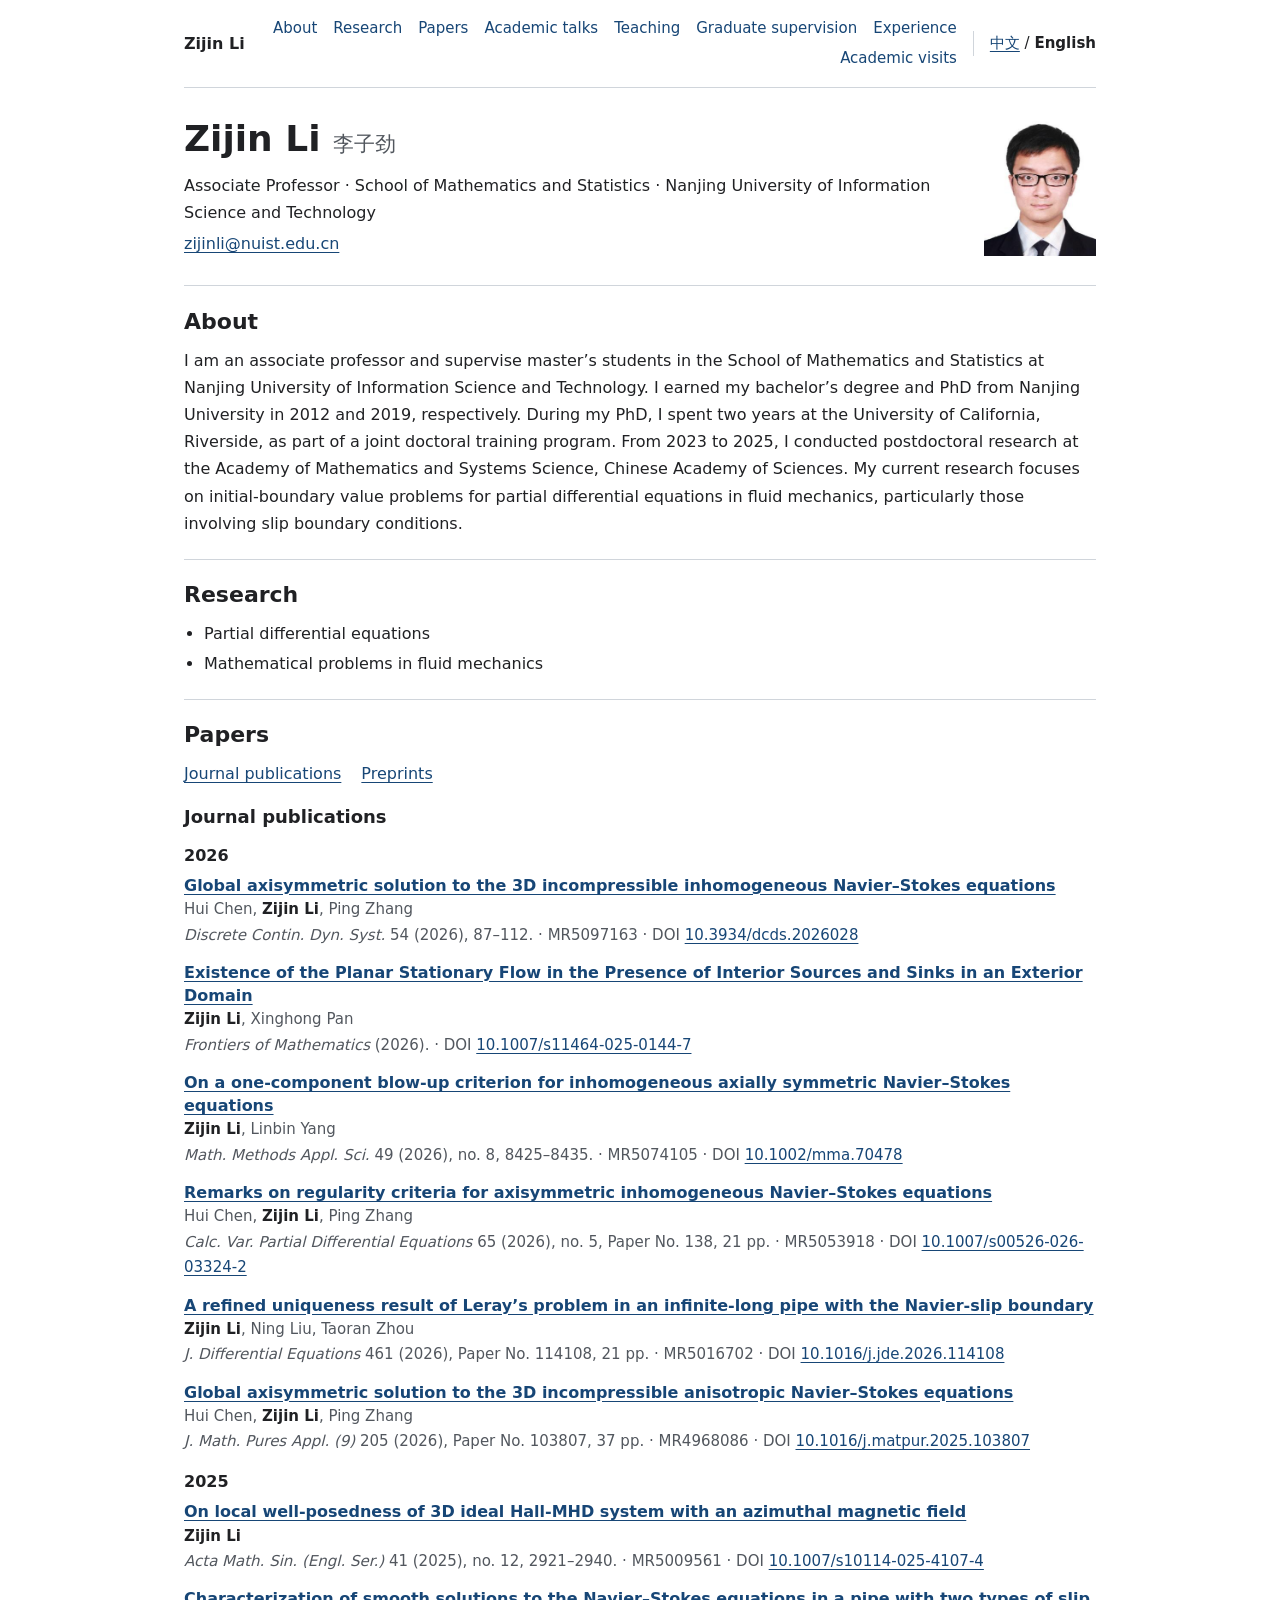
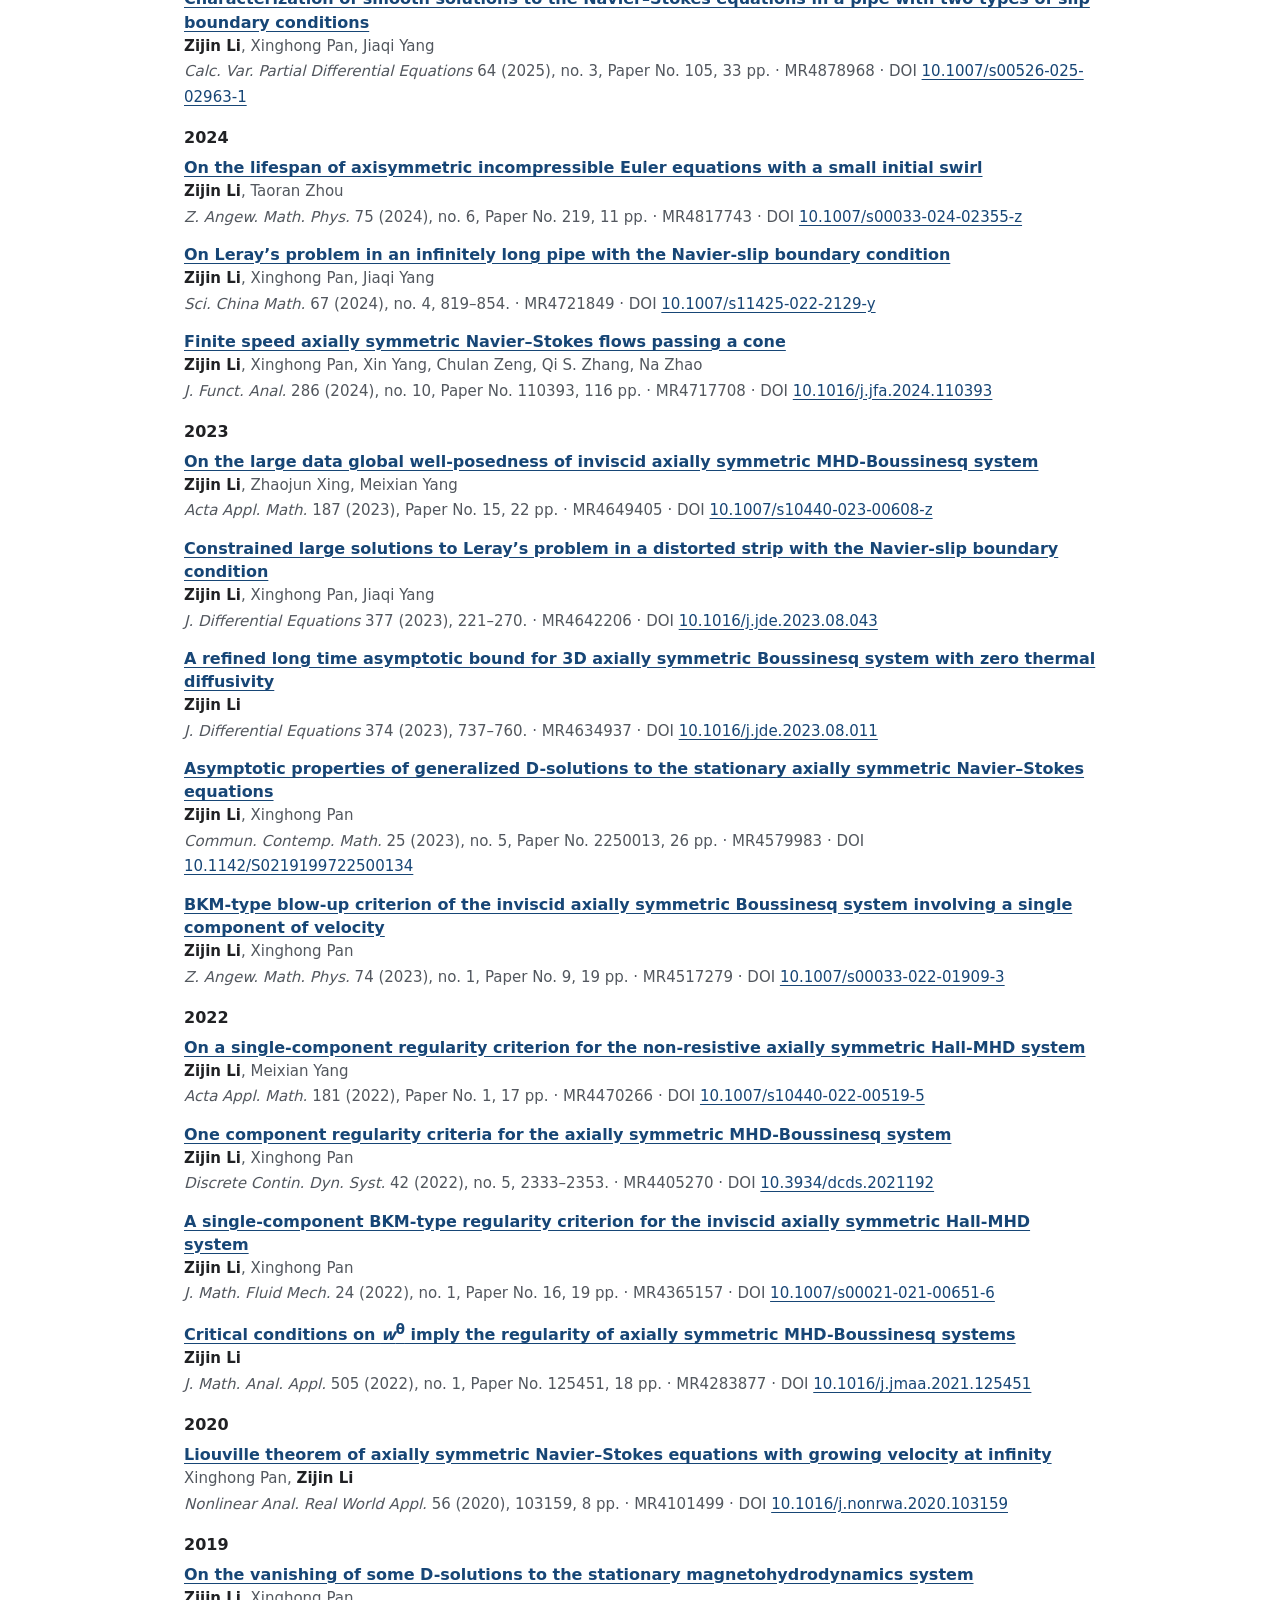
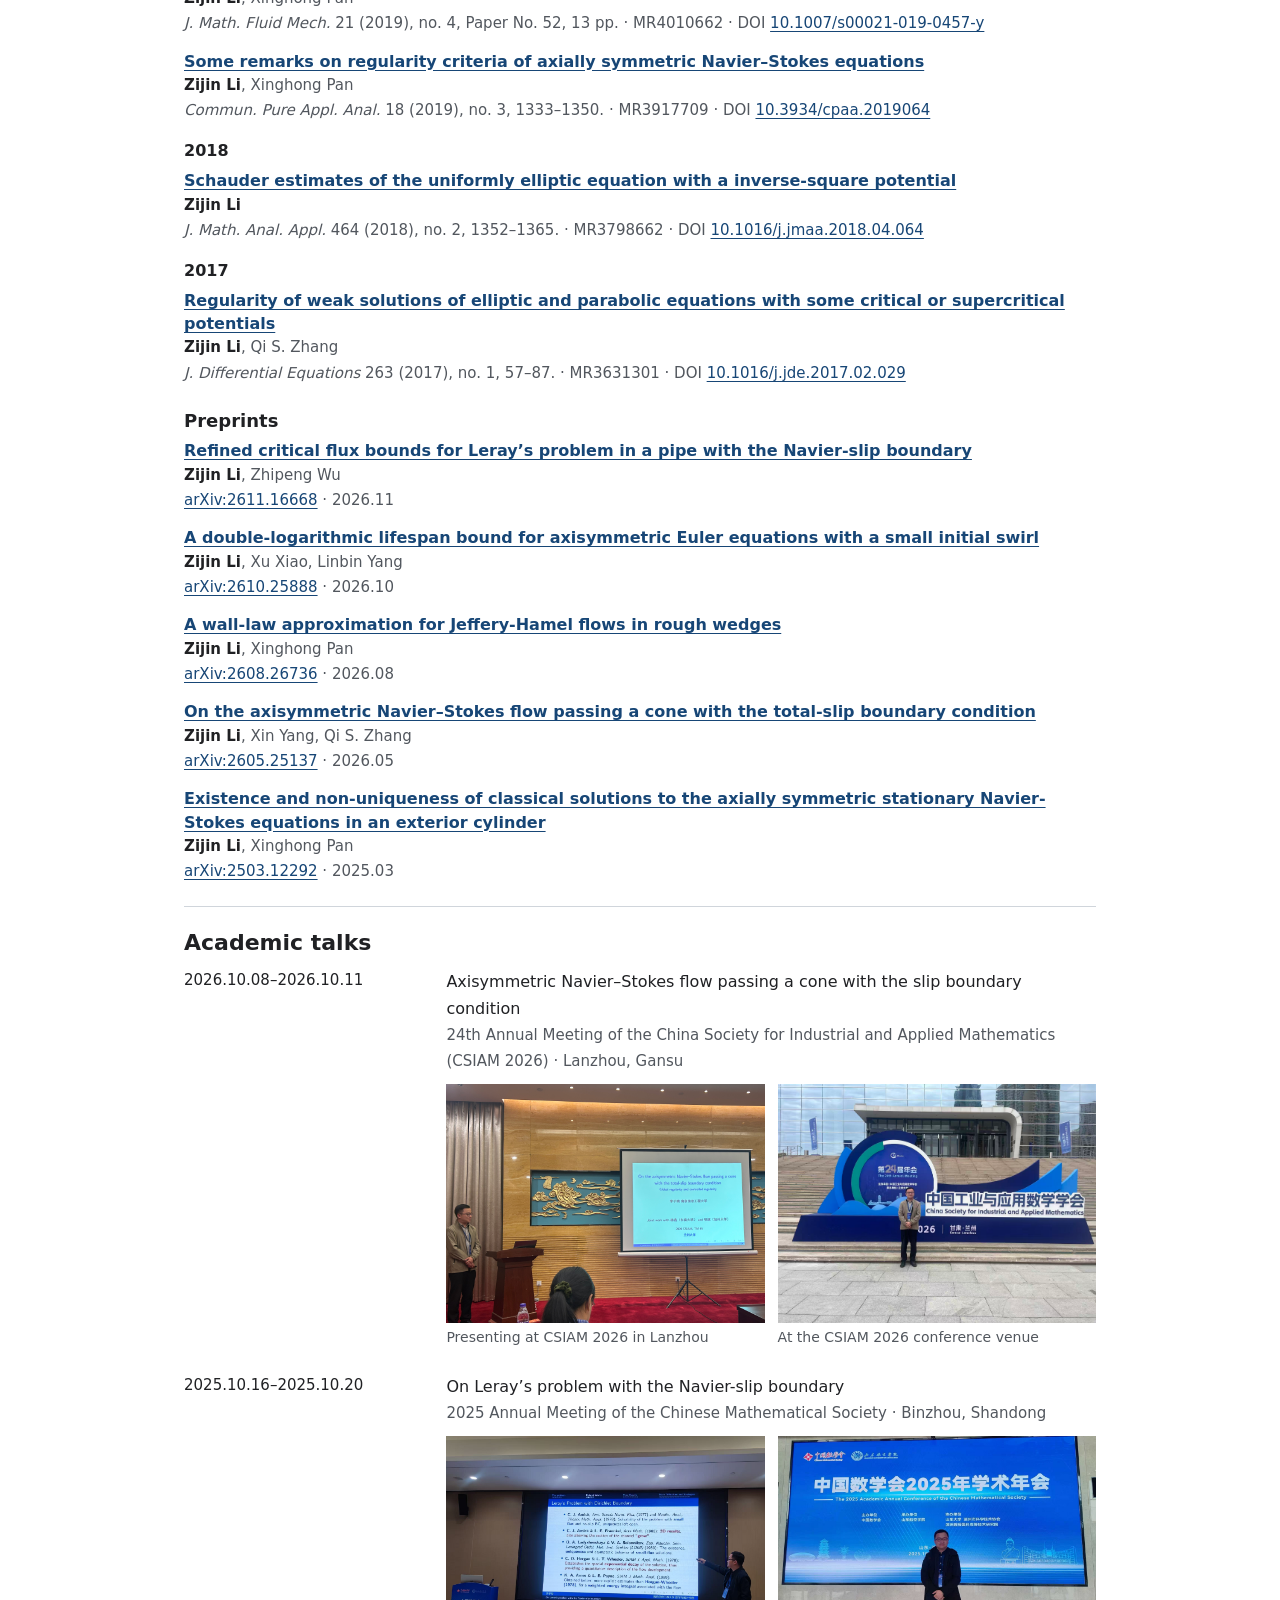
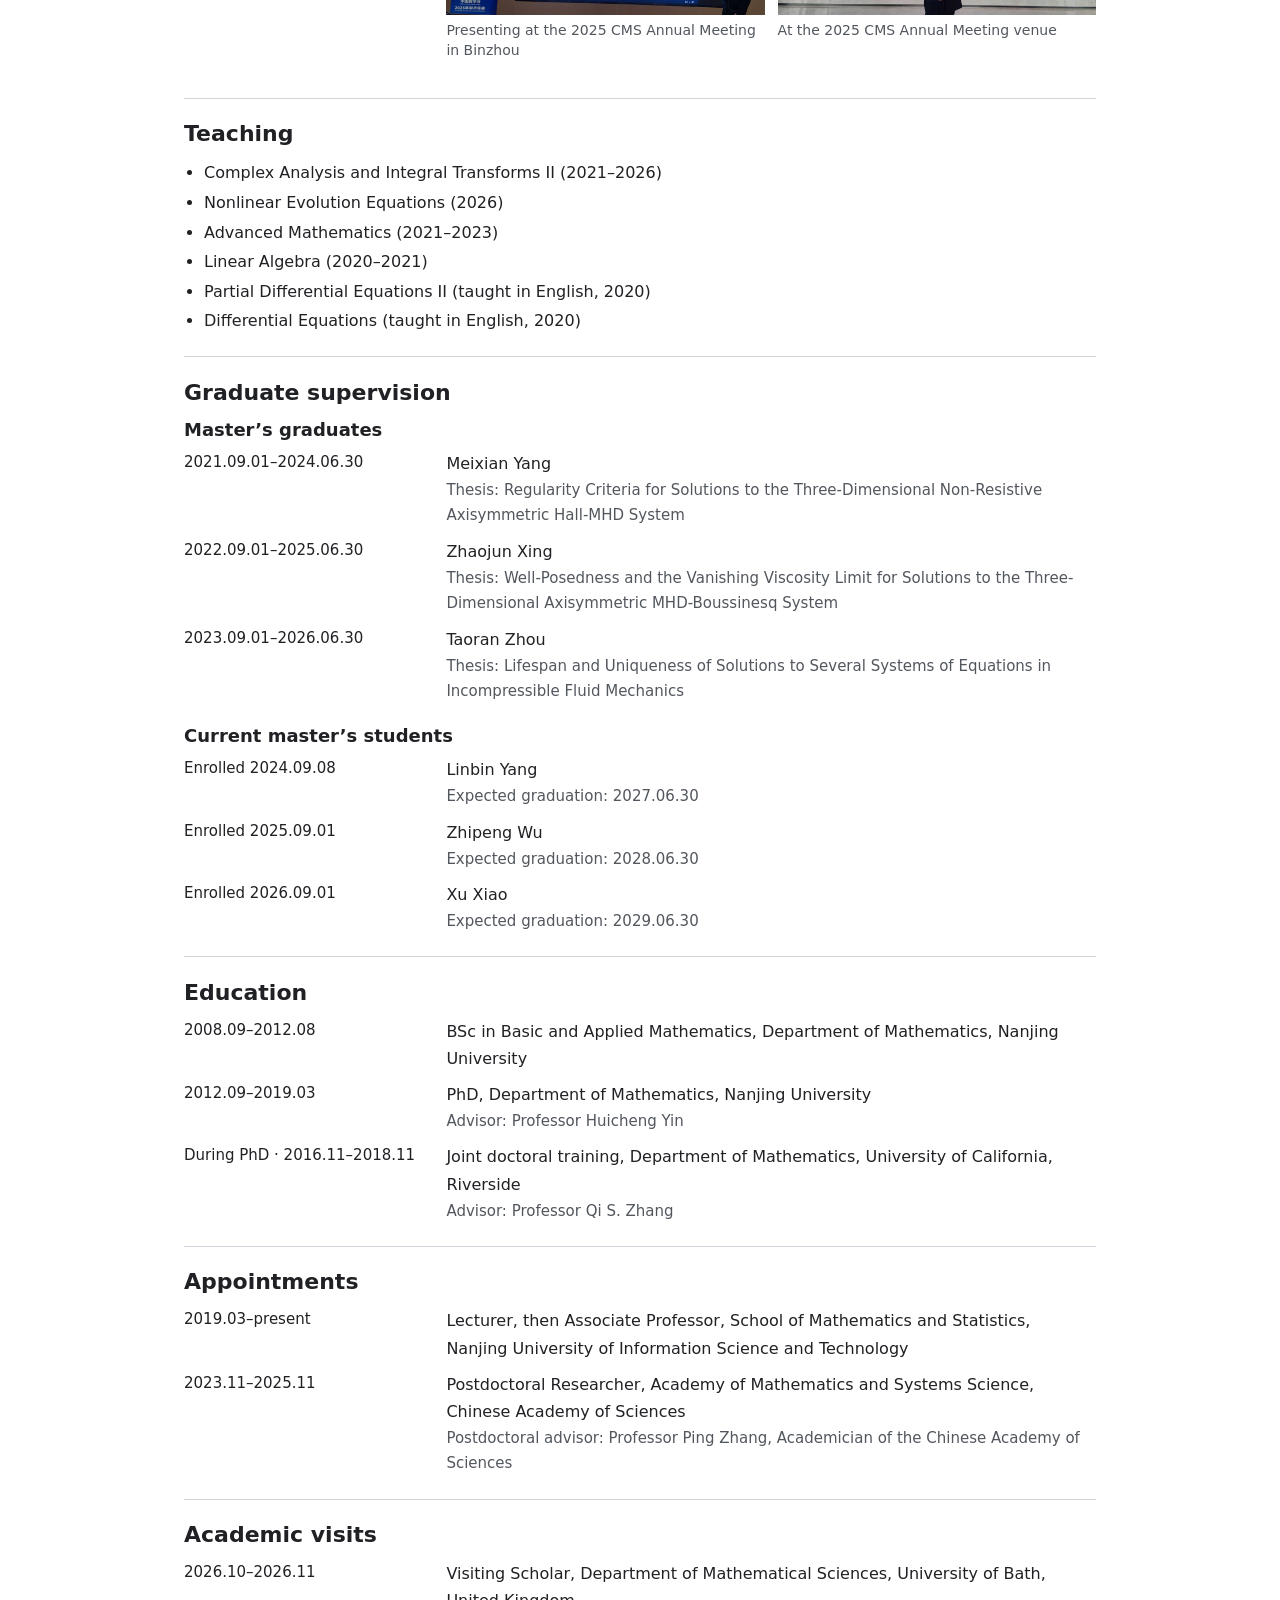
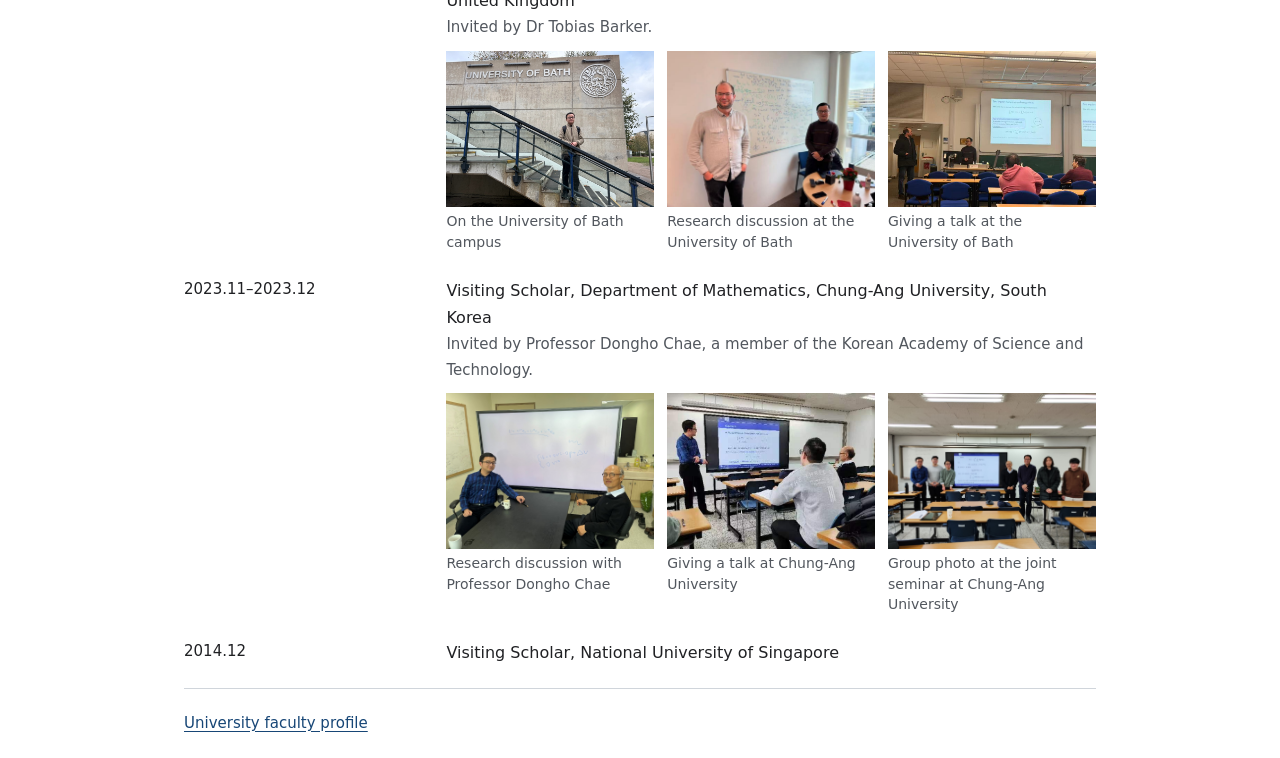
==== index.html @ f237a4dc "Add files via upload" ====
<!doctype html>
<html lang="en">
<head>
  <meta charset="utf-8">
  <meta name="viewport" content="width=device-width, initial-scale=1">
  <meta name="description" content="Associate Professor · School of Mathematics and Statistics · Nanjing University of Information Science and Technology">
  <title>Zijin Li | Academic Homepage</title>
  <link rel="stylesheet" href="styles.css">
</head>
<body>
  <a class="skip" href="#main">Skip to content</a>
  <header class="site-header wrap">
    <a class="site-name" href="index.html">Zijin Li</a>
    <nav class="main-nav" aria-label="Page navigation">
      <a href="#about">About</a>
      <a href="#research">Research</a>
      <a href="#publications">Papers</a>
      <a href="#talks">Academic talks</a>
      <a href="#teaching">Teaching</a>
      <a href="#supervision">Graduate supervision</a>
      <a href="#education">Experience</a>
      <a href="#visits">Academic visits</a>
    </nav>
    <nav class="languages" aria-label="Language"><a lang="zh-CN" hreflang="zh-CN" href="zh.html">中文</a><span aria-hidden="true"> / </span><span lang="en" aria-current="page">English</span></nav>
  </header>
  <main id="main" class="wrap">
    <div class="profile">
      <div>
        <h1>Zijin Li <span lang="zh-CN">李子劲</span></h1>
        <p>Associate Professor · School of Mathematics and Statistics · Nanjing University of Information Science and Technology</p>
        <p><a href="mailto:zijinli@nuist.edu.cn">zijinli@nuist.edu.cn</a></p>
      </div>
      <img src="profile.jpg" alt="Zijin Li" width="262" height="323">
    </div>
    <section id="about">
      <h2>About</h2>
      <p>I am an associate professor and supervise master’s students in the School of Mathematics and Statistics at Nanjing University of Information Science and Technology. I earned my bachelor’s degree and PhD from Nanjing University in 2012 and 2019, respectively. During my PhD, I spent two years at the University of California, Riverside, as part of a joint doctoral training program. From 2023 to 2025, I conducted postdoctoral research at the Academy of Mathematics and Systems Science, Chinese Academy of Sciences. My current research focuses on initial-boundary value problems for partial differential equations in fluid mechanics, particularly those involving slip boundary conditions.</p>
    </section>
    <section id="research">
      <h2>Research</h2>
      <ul class="text-list"><li>Partial differential equations</li><li>Mathematical problems in fluid mechanics</li></ul>
    </section>
    <section id="publications">
      <h2>Papers</h2>
      <p class="publication-links"><a href="#published">Journal publications</a><a href="#preprints">Preprints</a></p>
      <div id="published" class="publication-group">
        <h3>Journal publications</h3>
        <h4>2026</h4><ul class="papers" lang="en">
      <li class="paper">
        <p class="paper-title"><a href="https://doi.org/10.3934/dcds.2026028">Global axisymmetric solution to the 3D incompressible inhomogeneous Navier–Stokes equations</a></p>
        <p class="paper-authors">Hui Chen, <strong>Zijin Li</strong>, Ping Zhang</p>
        <p class="paper-citation"><cite>Discrete Contin. Dyn. Syst.</cite> 54 (2026), 87–112. · MR5097163 · DOI <a class="doi" href="https://doi.org/10.3934/dcds.2026028">10.3934/dcds.2026028</a></p>
      </li>
      <li class="paper">
        <p class="paper-title"><a href="https://doi.org/10.1007/s11464-025-0144-7">Existence of the Planar Stationary Flow in the Presence of Interior Sources and Sinks in an Exterior Domain</a></p>
        <p class="paper-authors"><strong>Zijin Li</strong>, Xinghong Pan</p>
        <p class="paper-citation"><cite>Frontiers of Mathematics</cite> (2026). · DOI <a class="doi" href="https://doi.org/10.1007/s11464-025-0144-7">10.1007/s11464-025-0144-7</a></p>
      </li>
      <li class="paper">
        <p class="paper-title"><a href="https://doi.org/10.1002/mma.70478">On a one-component blow-up criterion for inhomogeneous axially symmetric Navier–Stokes equations</a></p>
        <p class="paper-authors"><strong>Zijin Li</strong>, Linbin Yang</p>
        <p class="paper-citation"><cite>Math. Methods Appl. Sci.</cite> 49 (2026), no. 8, 8425–8435. · MR5074105 · DOI <a class="doi" href="https://doi.org/10.1002/mma.70478">10.1002/mma.70478</a></p>
      </li>
      <li class="paper">
        <p class="paper-title"><a href="https://doi.org/10.1007/s00526-026-03324-2">Remarks on regularity criteria for axisymmetric inhomogeneous Navier–Stokes equations</a></p>
        <p class="paper-authors">Hui Chen, <strong>Zijin Li</strong>, Ping Zhang</p>
        <p class="paper-citation"><cite>Calc. Var. Partial Differential Equations</cite> 65 (2026), no. 5, Paper No. 138, 21 pp. · MR5053918 · DOI <a class="doi" href="https://doi.org/10.1007/s00526-026-03324-2">10.1007/s00526-026-03324-2</a></p>
      </li>
      <li class="paper">
        <p class="paper-title"><a href="https://doi.org/10.1016/j.jde.2026.114108">A refined uniqueness result of Leray’s problem in an infinite-long pipe with the Navier-slip boundary</a></p>
        <p class="paper-authors"><strong>Zijin Li</strong>, Ning Liu, Taoran Zhou</p>
        <p class="paper-citation"><cite>J. Differential Equations</cite> 461 (2026), Paper No. 114108, 21 pp. · MR5016702 · DOI <a class="doi" href="https://doi.org/10.1016/j.jde.2026.114108">10.1016/j.jde.2026.114108</a></p>
      </li>
      <li class="paper">
        <p class="paper-title"><a href="https://doi.org/10.1016/j.matpur.2025.103807">Global axisymmetric solution to the 3D incompressible anisotropic Navier–Stokes equations</a></p>
        <p class="paper-authors">Hui Chen, <strong>Zijin Li</strong>, Ping Zhang</p>
        <p class="paper-citation"><cite>J. Math. Pures Appl. (9)</cite> 205 (2026), Paper No. 103807, 37 pp. · MR4968086 · DOI <a class="doi" href="https://doi.org/10.1016/j.matpur.2025.103807">10.1016/j.matpur.2025.103807</a></p>
      </li>
  </ul>
        <h4>2025</h4><ul class="papers" lang="en">
      <li class="paper">
        <p class="paper-title"><a href="https://doi.org/10.1007/s10114-025-4107-4">On local well-posedness of 3D ideal Hall-MHD system with an azimuthal magnetic field</a></p>
        <p class="paper-authors"><strong>Zijin Li</strong></p>
        <p class="paper-citation"><cite>Acta Math. Sin. (Engl. Ser.)</cite> 41 (2025), no. 12, 2921–2940. · MR5009561 · DOI <a class="doi" href="https://doi.org/10.1007/s10114-025-4107-4">10.1007/s10114-025-4107-4</a></p>
      </li>
      <li class="paper">
        <p class="paper-title"><a href="https://doi.org/10.1007/s00526-025-02963-1">Characterization of smooth solutions to the Navier–Stokes equations in a pipe with two types of slip boundary conditions</a></p>
        <p class="paper-authors"><strong>Zijin Li</strong>, Xinghong Pan, Jiaqi Yang</p>
        <p class="paper-citation"><cite>Calc. Var. Partial Differential Equations</cite> 64 (2025), no. 3, Paper No. 105, 33 pp. · MR4878968 · DOI <a class="doi" href="https://doi.org/10.1007/s00526-025-02963-1">10.1007/s00526-025-02963-1</a></p>
      </li>
  </ul>
        <h4>2024</h4><ul class="papers" lang="en">
      <li class="paper">
        <p class="paper-title"><a href="https://doi.org/10.1007/s00033-024-02355-z">On the lifespan of axisymmetric incompressible Euler equations with a small initial swirl</a></p>
        <p class="paper-authors"><strong>Zijin Li</strong>, Taoran Zhou</p>
        <p class="paper-citation"><cite>Z. Angew. Math. Phys.</cite> 75 (2024), no. 6, Paper No. 219, 11 pp. · MR4817743 · DOI <a class="doi" href="https://doi.org/10.1007/s00033-024-02355-z">10.1007/s00033-024-02355-z</a></p>
      </li>
      <li class="paper">
        <p class="paper-title"><a href="https://doi.org/10.1007/s11425-022-2129-y">On Leray’s problem in an infinitely long pipe with the Navier-slip boundary condition</a></p>
        <p class="paper-authors"><strong>Zijin Li</strong>, Xinghong Pan, Jiaqi Yang</p>
        <p class="paper-citation"><cite>Sci. China Math.</cite> 67 (2024), no. 4, 819–854. · MR4721849 · DOI <a class="doi" href="https://doi.org/10.1007/s11425-022-2129-y">10.1007/s11425-022-2129-y</a></p>
      </li>
      <li class="paper">
        <p class="paper-title"><a href="https://doi.org/10.1016/j.jfa.2024.110393">Finite speed axially symmetric Navier–Stokes flows passing a cone</a></p>
        <p class="paper-authors"><strong>Zijin Li</strong>, Xinghong Pan, Xin Yang, Chulan Zeng, Qi S. Zhang, Na Zhao</p>
        <p class="paper-citation"><cite>J. Funct. Anal.</cite> 286 (2024), no. 10, Paper No. 110393, 116 pp. · MR4717708 · DOI <a class="doi" href="https://doi.org/10.1016/j.jfa.2024.110393">10.1016/j.jfa.2024.110393</a></p>
      </li>
  </ul>
        <h4>2023</h4><ul class="papers" lang="en">
      <li class="paper">
        <p class="paper-title"><a href="https://doi.org/10.1007/s10440-023-00608-z">On the large data global well-posedness of inviscid axially symmetric MHD-Boussinesq system</a></p>
        <p class="paper-authors"><strong>Zijin Li</strong>, Zhaojun Xing, Meixian Yang</p>
        <p class="paper-citation"><cite>Acta Appl. Math.</cite> 187 (2023), Paper No. 15, 22 pp. · MR4649405 · DOI <a class="doi" href="https://doi.org/10.1007/s10440-023-00608-z">10.1007/s10440-023-00608-z</a></p>
      </li>
      <li class="paper">
        <p class="paper-title"><a href="https://doi.org/10.1016/j.jde.2023.08.043">Constrained large solutions to Leray’s problem in a distorted strip with the Navier-slip boundary condition</a></p>
        <p class="paper-authors"><strong>Zijin Li</strong>, Xinghong Pan, Jiaqi Yang</p>
        <p class="paper-citation"><cite>J. Differential Equations</cite> 377 (2023), 221–270. · MR4642206 · DOI <a class="doi" href="https://doi.org/10.1016/j.jde.2023.08.043">10.1016/j.jde.2023.08.043</a></p>
      </li>
      <li class="paper">
        <p class="paper-title"><a href="https://doi.org/10.1016/j.jde.2023.08.011">A refined long time asymptotic bound for 3D axially symmetric Boussinesq system with zero thermal diffusivity</a></p>
        <p class="paper-authors"><strong>Zijin Li</strong></p>
        <p class="paper-citation"><cite>J. Differential Equations</cite> 374 (2023), 737–760. · MR4634937 · DOI <a class="doi" href="https://doi.org/10.1016/j.jde.2023.08.011">10.1016/j.jde.2023.08.011</a></p>
      </li>
      <li class="paper">
        <p class="paper-title"><a href="https://doi.org/10.1142/S0219199722500134">Asymptotic properties of generalized D-solutions to the stationary axially symmetric Navier–Stokes equations</a></p>
        <p class="paper-authors"><strong>Zijin Li</strong>, Xinghong Pan</p>
        <p class="paper-citation"><cite>Commun. Contemp. Math.</cite> 25 (2023), no. 5, Paper No. 2250013, 26 pp. · MR4579983 · DOI <a class="doi" href="https://doi.org/10.1142/S0219199722500134">10.1142/S0219199722500134</a></p>
      </li>
      <li class="paper">
        <p class="paper-title"><a href="https://doi.org/10.1007/s00033-022-01909-3">BKM-type blow-up criterion of the inviscid axially symmetric Boussinesq system involving a single component of velocity</a></p>
        <p class="paper-authors"><strong>Zijin Li</strong>, Xinghong Pan</p>
        <p class="paper-citation"><cite>Z. Angew. Math. Phys.</cite> 74 (2023), no. 1, Paper No. 9, 19 pp. · MR4517279 · DOI <a class="doi" href="https://doi.org/10.1007/s00033-022-01909-3">10.1007/s00033-022-01909-3</a></p>
      </li>
  </ul>
        <h4>2022</h4><ul class="papers" lang="en">
      <li class="paper">
        <p class="paper-title"><a href="https://doi.org/10.1007/s10440-022-00519-5">On a single-component regularity criterion for the non-resistive axially symmetric Hall-MHD system</a></p>
        <p class="paper-authors"><strong>Zijin Li</strong>, Meixian Yang</p>
        <p class="paper-citation"><cite>Acta Appl. Math.</cite> 181 (2022), Paper No. 1, 17 pp. · MR4470266 · DOI <a class="doi" href="https://doi.org/10.1007/s10440-022-00519-5">10.1007/s10440-022-00519-5</a></p>
      </li>
      <li class="paper">
        <p class="paper-title"><a href="https://doi.org/10.3934/dcds.2021192">One component regularity criteria for the axially symmetric MHD-Boussinesq system</a></p>
        <p class="paper-authors"><strong>Zijin Li</strong>, Xinghong Pan</p>
        <p class="paper-citation"><cite>Discrete Contin. Dyn. Syst.</cite> 42 (2022), no. 5, 2333–2353. · MR4405270 · DOI <a class="doi" href="https://doi.org/10.3934/dcds.2021192">10.3934/dcds.2021192</a></p>
      </li>
      <li class="paper">
        <p class="paper-title"><a href="https://doi.org/10.1007/s00021-021-00651-6">A single-component BKM-type regularity criterion for the inviscid axially symmetric Hall-MHD system</a></p>
        <p class="paper-authors"><strong>Zijin Li</strong>, Xinghong Pan</p>
        <p class="paper-citation"><cite>J. Math. Fluid Mech.</cite> 24 (2022), no. 1, Paper No. 16, 19 pp. · MR4365157 · DOI <a class="doi" href="https://doi.org/10.1007/s00021-021-00651-6">10.1007/s00021-021-00651-6</a></p>
      </li>
      <li class="paper">
        <p class="paper-title"><a href="https://doi.org/10.1016/j.jmaa.2021.125451">Critical conditions on <i>w</i><sup>θ</sup> imply the regularity of axially symmetric MHD-Boussinesq systems</a></p>
        <p class="paper-authors"><strong>Zijin Li</strong></p>
        <p class="paper-citation"><cite>J. Math. Anal. Appl.</cite> 505 (2022), no. 1, Paper No. 125451, 18 pp. · MR4283877 · DOI <a class="doi" href="https://doi.org/10.1016/j.jmaa.2021.125451">10.1016/j.jmaa.2021.125451</a></p>
      </li>
  </ul>
        <h4>2020</h4><ul class="papers" lang="en">
      <li class="paper">
        <p class="paper-title"><a href="https://doi.org/10.1016/j.nonrwa.2020.103159">Liouville theorem of axially symmetric Navier–Stokes equations with growing velocity at infinity</a></p>
        <p class="paper-authors">Xinghong Pan, <strong>Zijin Li</strong></p>
        <p class="paper-citation"><cite>Nonlinear Anal. Real World Appl.</cite> 56 (2020), 103159, 8 pp. · MR4101499 · DOI <a class="doi" href="https://doi.org/10.1016/j.nonrwa.2020.103159">10.1016/j.nonrwa.2020.103159</a></p>
      </li>
  </ul>
        <h4>2019</h4><ul class="papers" lang="en">
      <li class="paper">
        <p class="paper-title"><a href="https://doi.org/10.1007/s00021-019-0457-y">On the vanishing of some D-solutions to the stationary magnetohydrodynamics system</a></p>
        <p class="paper-authors"><strong>Zijin Li</strong>, Xinghong Pan</p>
        <p class="paper-citation"><cite>J. Math. Fluid Mech.</cite> 21 (2019), no. 4, Paper No. 52, 13 pp. · MR4010662 · DOI <a class="doi" href="https://doi.org/10.1007/s00021-019-0457-y">10.1007/s00021-019-0457-y</a></p>
      </li>
      <li class="paper">
        <p class="paper-title"><a href="https://doi.org/10.3934/cpaa.2019064">Some remarks on regularity criteria of axially symmetric Navier–Stokes equations</a></p>
        <p class="paper-authors"><strong>Zijin Li</strong>, Xinghong Pan</p>
        <p class="paper-citation"><cite>Commun. Pure Appl. Anal.</cite> 18 (2019), no. 3, 1333–1350. · MR3917709 · DOI <a class="doi" href="https://doi.org/10.3934/cpaa.2019064">10.3934/cpaa.2019064</a></p>
      </li>
  </ul>
        <h4>2018</h4><ul class="papers" lang="en">
      <li class="paper">
        <p class="paper-title"><a href="https://doi.org/10.1016/j.jmaa.2018.04.064">Schauder estimates of the uniformly elliptic equation with a inverse-square potential</a></p>
        <p class="paper-authors"><strong>Zijin Li</strong></p>
        <p class="paper-citation"><cite>J. Math. Anal. Appl.</cite> 464 (2018), no. 2, 1352–1365. · MR3798662 · DOI <a class="doi" href="https://doi.org/10.1016/j.jmaa.2018.04.064">10.1016/j.jmaa.2018.04.064</a></p>
      </li>
  </ul>
        <h4>2017</h4><ul class="papers" lang="en">
      <li class="paper">
        <p class="paper-title"><a href="https://doi.org/10.1016/j.jde.2017.02.029">Regularity of weak solutions of elliptic and parabolic equations with some critical or supercritical potentials</a></p>
        <p class="paper-authors"><strong>Zijin Li</strong>, Qi S. Zhang</p>
        <p class="paper-citation"><cite>J. Differential Equations</cite> 263 (2017), no. 1, 57–87. · MR3631301 · DOI <a class="doi" href="https://doi.org/10.1016/j.jde.2017.02.029">10.1016/j.jde.2017.02.029</a></p>
      </li>
  </ul>
      </div>
      <div id="preprints" class="publication-group">
        <h3>Preprints</h3>
        <ul class="papers" lang="en">
      <li class="paper">
        <p class="paper-title"><a href="https://arxiv.org/abs/2611.16668">Refined critical flux bounds for Leray’s problem in a pipe with the Navier-slip boundary</a></p>
        <p class="paper-authors"><strong>Zijin Li</strong>, Zhipeng Wu</p>
        <p class="paper-citation"><a href="https://arxiv.org/abs/2611.16668">arXiv:2611.16668</a> · <time datetime="2026-11">2026.11</time></p>
      </li>
      <li class="paper">
        <p class="paper-title"><a href="https://arxiv.org/abs/2610.25888">A double-logarithmic lifespan bound for axisymmetric Euler equations with a small initial swirl</a></p>
        <p class="paper-authors"><strong>Zijin Li</strong>, Xu Xiao, Linbin Yang</p>
        <p class="paper-citation"><a href="https://arxiv.org/abs/2610.25888">arXiv:2610.25888</a> · <time datetime="2026-10">2026.10</time></p>
      </li>
      <li class="paper">
        <p class="paper-title"><a href="https://arxiv.org/abs/2608.26736">A wall-law approximation for Jeffery-Hamel flows in rough wedges</a></p>
        <p class="paper-authors"><strong>Zijin Li</strong>, Xinghong Pan</p>
        <p class="paper-citation"><a href="https://arxiv.org/abs/2608.26736">arXiv:2608.26736</a> · <time datetime="2026-08">2026.08</time></p>
      </li>
      <li class="paper">
        <p class="paper-title"><a href="https://arxiv.org/abs/2605.25137">On the axisymmetric Navier–Stokes flow passing a cone with the total-slip boundary condition</a></p>
        <p class="paper-authors"><strong>Zijin Li</strong>, Xin Yang, Qi S. Zhang</p>
        <p class="paper-citation"><a href="https://arxiv.org/abs/2605.25137">arXiv:2605.25137</a> · <time datetime="2026-05">2026.05</time></p>
      </li>
      <li class="paper">
        <p class="paper-title"><a href="https://arxiv.org/abs/2503.12292">Existence and non-uniqueness of classical solutions to the axially symmetric stationary Navier-Stokes equations in an exterior cylinder</a></p>
        <p class="paper-authors"><strong>Zijin Li</strong>, Xinghong Pan</p>
        <p class="paper-citation"><a href="https://arxiv.org/abs/2503.12292">arXiv:2503.12292</a> · <time datetime="2025-03">2025.03</time></p>
      </li>
  </ul>
      </div>
    </section>
    <section id="talks">
      <h2>Academic talks</h2>
      <ul class="timeline">
    <li>
      <span class="date">2026.10.08–2026.10.11</span>
      <div>
        Axisymmetric Navier–Stokes flow passing a cone with the slip boundary condition<p class="timeline-note">24th Annual Meeting of the China Society for Industrial and Applied Mathematics (CSIAM 2026) · Lanzhou, Gansu</p>
        <div class="photo-gallery"><figure>
      <a href="photos/lanzhou-2026-talk.jpg"><img src="photos/lanzhou-2026-talk.jpg" width="4032" height="3024" loading="lazy" alt="Presenting at CSIAM 2026 in Lanzhou"></a>
      <figcaption>Presenting at CSIAM 2026 in Lanzhou</figcaption>
    </figure><figure>
      <a href="photos/lanzhou-2026-venue.jpg"><img src="photos/lanzhou-2026-venue.jpg" width="1707" height="1280" loading="lazy" alt="At the CSIAM 2026 conference venue"></a>
      <figcaption>At the CSIAM 2026 conference venue</figcaption>
    </figure></div>
      </div>
    </li>
    <li>
      <span class="date">2025.10.16–2025.10.20</span>
      <div>
        On Leray’s problem with the Navier-slip boundary<p class="timeline-note">2025 Annual Meeting of the Chinese Mathematical Society · Binzhou, Shandong</p>
        <div class="photo-gallery"><figure>
      <a href="photos/binzhou-2025-talk.jpg"><img src="photos/binzhou-2025-talk.jpg" width="2275" height="1279" loading="lazy" alt="Presenting at the 2025 CMS Annual Meeting in Binzhou"></a>
      <figcaption>Presenting at the 2025 CMS Annual Meeting in Binzhou</figcaption>
    </figure><figure>
      <a href="photos/binzhou-2025-venue.jpg"><img src="photos/binzhou-2025-venue.jpg" width="2276" height="1280" loading="lazy" alt="At the 2025 CMS Annual Meeting venue"></a>
      <figcaption>At the 2025 CMS Annual Meeting venue</figcaption>
    </figure></div>
      </div>
    </li>
  </ul>
    </section>
    <section id="teaching">
      <h2>Teaching</h2>
      <ul class="text-list"><li>Complex Analysis and Integral Transforms II (2021–2026)</li><li>Nonlinear Evolution Equations (2026)</li><li>Advanced Mathematics (2021–2023)</li><li>Linear Algebra (2020–2021)</li><li>Partial Differential Equations II (taught in English, 2020)</li><li>Differential Equations (taught in English, 2020)</li></ul>
    </section>
    <section id="supervision" class="supervision">
      <h2>Graduate supervision</h2>
      <h3>Master’s graduates</h3>
      <ul class="timeline">
    <li>
      <span class="date">2021.09.01–2024.06.30</span>
      <div>
        Meixian Yang<p class="timeline-note">Thesis: Regularity Criteria for Solutions to the Three-Dimensional Non-Resistive Axisymmetric Hall-MHD System</p>
        
      </div>
    </li>
    <li>
      <span class="date">2022.09.01–2025.06.30</span>
      <div>
        Zhaojun Xing<p class="timeline-note">Thesis: Well-Posedness and the Vanishing Viscosity Limit for Solutions to the Three-Dimensional Axisymmetric MHD-Boussinesq System</p>
        
      </div>
    </li>
    <li>
      <span class="date">2023.09.01–2026.06.30</span>
      <div>
        Taoran Zhou<p class="timeline-note">Thesis: Lifespan and Uniqueness of Solutions to Several Systems of Equations in Incompressible Fluid Mechanics</p>
        
      </div>
    </li>
  </ul>
      <h3>Current master’s students</h3>
      <ul class="timeline">
    <li>
      <span class="date">Enrolled 2024.09.08</span>
      <div>
        Linbin Yang<p class="timeline-note">Expected graduation: 2027.06.30</p>
        
      </div>
    </li>
    <li>
      <span class="date">Enrolled 2025.09.01</span>
      <div>
        Zhipeng Wu<p class="timeline-note">Expected graduation: 2028.06.30</p>
        
      </div>
    </li>
    <li>
      <span class="date">Enrolled 2026.09.01</span>
      <div>
        Xu Xiao<p class="timeline-note">Expected graduation: 2029.06.30</p>
        
      </div>
    </li>
  </ul>
    </section>
    <section id="education">
      <h2>Education</h2>
      <ul class="timeline">
    <li>
      <span class="date">2008.09–2012.08</span>
      <div>
        BSc in Basic and Applied Mathematics, Department of Mathematics, Nanjing University
        
      </div>
    </li>
    <li>
      <span class="date">2012.09–2019.03</span>
      <div>
        PhD, Department of Mathematics, Nanjing University<p class="timeline-note">Advisor: Professor Huicheng Yin</p>
        
      </div>
    </li>
    <li>
      <span class="date">During PhD · 2016.11–2018.11</span>
      <div>
        Joint doctoral training, Department of Mathematics, University of California, Riverside<p class="timeline-note">Advisor: Professor Qi S. Zhang</p>
        
      </div>
    </li>
  </ul>
    </section>
    <section id="work">
      <h2>Appointments</h2>
      <ul class="timeline">
    <li>
      <span class="date">2019.03–present</span>
      <div>
        Lecturer, then Associate Professor, School of Mathematics and Statistics, Nanjing University of Information Science and Technology
        
      </div>
    </li>
    <li>
      <span class="date">2023.11–2025.11</span>
      <div>
        Postdoctoral Researcher, Academy of Mathematics and Systems Science, Chinese Academy of Sciences<p class="timeline-note">Postdoctoral advisor: Professor Ping Zhang, Academician of the Chinese Academy of Sciences</p>
        
      </div>
    </li>
  </ul>
    </section>
    <section id="visits">
      <h2>Academic visits</h2>
      <ul class="timeline">
    <li>
      <span class="date">2026.10–2026.11</span>
      <div>
        Visiting Scholar, Department of Mathematical Sciences, University of Bath, United Kingdom<p class="timeline-note">Invited by Dr Tobias Barker.</p>
        <div class="photo-gallery"><figure>
      <a href="photos/bath-campus.jpg"><img src="photos/bath-campus.jpg" width="803" height="602" loading="lazy" alt="On the University of Bath campus"></a>
      <figcaption>On the University of Bath campus</figcaption>
    </figure><figure>
      <a href="photos/bath-discussion.jpg"><img src="photos/bath-discussion.jpg" width="847" height="635" loading="lazy" alt="Research discussion at the University of Bath"></a>
      <figcaption>Research discussion at the University of Bath</figcaption>
    </figure><figure>
      <a href="photos/bath-talk.jpg"><img src="photos/bath-talk.jpg" width="818" height="613" loading="lazy" alt="Giving a talk at the University of Bath"></a>
      <figcaption>Giving a talk at the University of Bath</figcaption>
    </figure></div>
      </div>
    </li>
    <li>
      <span class="date">2023.11–2023.12</span>
      <div>
        Visiting Scholar, Department of Mathematics, Chung-Ang University, South Korea<p class="timeline-note">Invited by Professor Dongho Chae, a member of the Korean Academy of Science and Technology.</p>
        <div class="photo-gallery"><figure>
      <a href="photos/korea-discussion.jpg"><img src="photos/korea-discussion.jpg" width="929" height="696" loading="lazy" alt="Research discussion with Professor Dongho Chae"></a>
      <figcaption>Research discussion with Professor Dongho Chae</figcaption>
    </figure><figure>
      <a href="photos/korea-talk.jpg"><img src="photos/korea-talk.jpg" width="600" height="800" loading="lazy" alt="Giving a talk at Chung-Ang University"></a>
      <figcaption>Giving a talk at Chung-Ang University</figcaption>
    </figure><figure>
      <a href="photos/korea-seminar.jpg"><img src="photos/korea-seminar.jpg" width="843" height="633" loading="lazy" alt="Group photo at the joint seminar at Chung-Ang University"></a>
      <figcaption>Group photo at the joint seminar at Chung-Ang University</figcaption>
    </figure></div>
      </div>
    </li>
    <li>
      <span class="date">2014.12</span>
      <div>
        Visiting Scholar, National University of Singapore
        
      </div>
    </li>
  </ul>
    </section>
    <footer><a href="https://faculty.nuist.edu.cn/zijinli/zh_CN/index.htm">University faculty profile</a></footer>
  </main>
</body>
</html>
---- styles.css ----
:root {
  color: #202124;
  background: #fff;
  font: 100%/1.7 system-ui, "Microsoft YaHei", "PingFang SC", sans-serif;
  --link: #174676;
  --muted: #52575e;
  --rule: #d0d5db;
}

*, *::before, *::after { box-sizing: border-box; }
body { margin: 0; }
a { color: var(--link); text-underline-offset: .18em; }
a:hover { text-decoration-thickness: .13em; }
:focus-visible { outline: 2px solid var(--link); outline-offset: 4px; }
.wrap { width: min(57rem, 100% - 3rem); margin-inline: auto; }

.skip {
  position: absolute;
  inset: .5rem auto auto .5rem;
  z-index: 1;
  padding: .4rem .7rem;
  background: #fff;
  transform: translateY(-150%);
}
.skip:focus { transform: none; }

.site-header {
  display: grid;
  grid-template-columns: auto 1fr auto;
  align-items: center;
  gap: 1rem;
  padding-block: 1rem;
  border-bottom: 1px solid var(--rule);
  font-size: .9375rem;
}
.site-name { color: inherit; font-size: 1rem; font-weight: 650; text-decoration: none; }
.main-nav { display: flex; flex-wrap: wrap; justify-content: flex-end; gap: .25rem 1rem; }
.main-nav a { text-decoration: none; }
.main-nav a:hover, .site-name:hover { text-decoration: underline; }
.languages { white-space: nowrap; border-inline-start: 1px solid var(--rule); padding-inline-start: 1rem; }
.languages [aria-current] { font-weight: 650; }

.profile {
  display: grid;
  grid-template-columns: minmax(0, 1fr) auto;
  align-items: center;
  gap: 1.25rem;
  padding-block: 1.75rem;
}
.profile img { display: block; width: clamp(4rem, 12vw, 7rem); height: auto; }
h1, h2, h3, h4 { margin: 0; font-weight: 650; line-height: 1.3; }
h1 { font-size: clamp(1.8rem, 5vw, 2.25rem); margin-bottom: .55rem; }
h1 span { color: var(--muted); font-size: .58em; font-weight: 500; white-space: nowrap; }
.profile p { margin: .25rem 0 0; overflow-wrap: anywhere; }

section, footer { border-top: 1px solid var(--rule); padding-block: 1.35rem; }
h2 { font-size: 1.375rem; margin-bottom: .65rem; }
h3 { font-size: 1.125rem; }
h4 { font-size: 1rem; margin-block: 1.1rem .45rem; }
section > p { margin: 0; }
.text-list { margin: 0; padding-inline-start: 1.25rem; }
.text-list li + li { margin-top: .15rem; }

.publication-links { display: flex; flex-wrap: wrap; gap: .5rem 1.25rem; margin-bottom: 1.1rem; }
.publication-group + .publication-group { margin-top: 1.4rem; }
.papers { list-style: none; margin: .45rem 0 0; padding: 0; }
.paper + .paper { margin-top: .8rem; }
.paper p { margin: 0; }
.paper-title { font-weight: 570; line-height: 1.45; }
.paper-authors, .paper-citation, .timeline-note { color: var(--muted); font-size: .9375rem; }
.paper-authors strong { color: #202124; }
.doi { overflow-wrap: anywhere; }

.timeline { list-style: none; margin: 0; padding: 0; }
.timeline li { display: grid; grid-template-columns: 15.5rem minmax(0, 1fr); gap: .9rem; }
.timeline li + li { margin-top: .55rem; }
.timeline .date { font-variant-numeric: tabular-nums; font-size: .9375rem; }
.timeline-note { margin: .06rem 0 0; }
.supervision h3 { margin-bottom: .55rem; }
.supervision .timeline + h3 { margin-top: 1.2rem; }

.photo-gallery {
  display: grid;
  grid-template-columns: repeat(auto-fit, minmax(min(10.5rem, 100%), 1fr));
  gap: .8rem;
  margin-block: .6rem 1rem;
}
.photo-gallery figure { margin: 0; }
.photo-gallery a { display: block; }
.photo-gallery img { display: block; width: 100%; height: auto; aspect-ratio: 4 / 3; object-fit: cover; }
.photo-gallery figcaption { color: var(--muted); font-size: .875rem; line-height: 1.45; margin-top: .3rem; }
#talks .photo-gallery img { aspect-ratio: auto; }
footer { font-size: .9375rem; }

@media (max-width: 44rem) {
  .site-header { grid-template-columns: minmax(0, 1fr) auto; gap: .45rem .75rem; }
  .main-nav { grid-row: 2; grid-column: 1 / -1; justify-content: flex-start; }
  .languages { grid-row: 1; grid-column: 2; border: 0; padding: 0; }
  .timeline li { grid-template-columns: 1fr; gap: .03rem; }
  .timeline .date { color: var(--muted); }
}

@media (max-width: 26rem) {
  .wrap { width: calc(100% - 2rem); }
  .profile { align-items: start; gap: .75rem; }
}
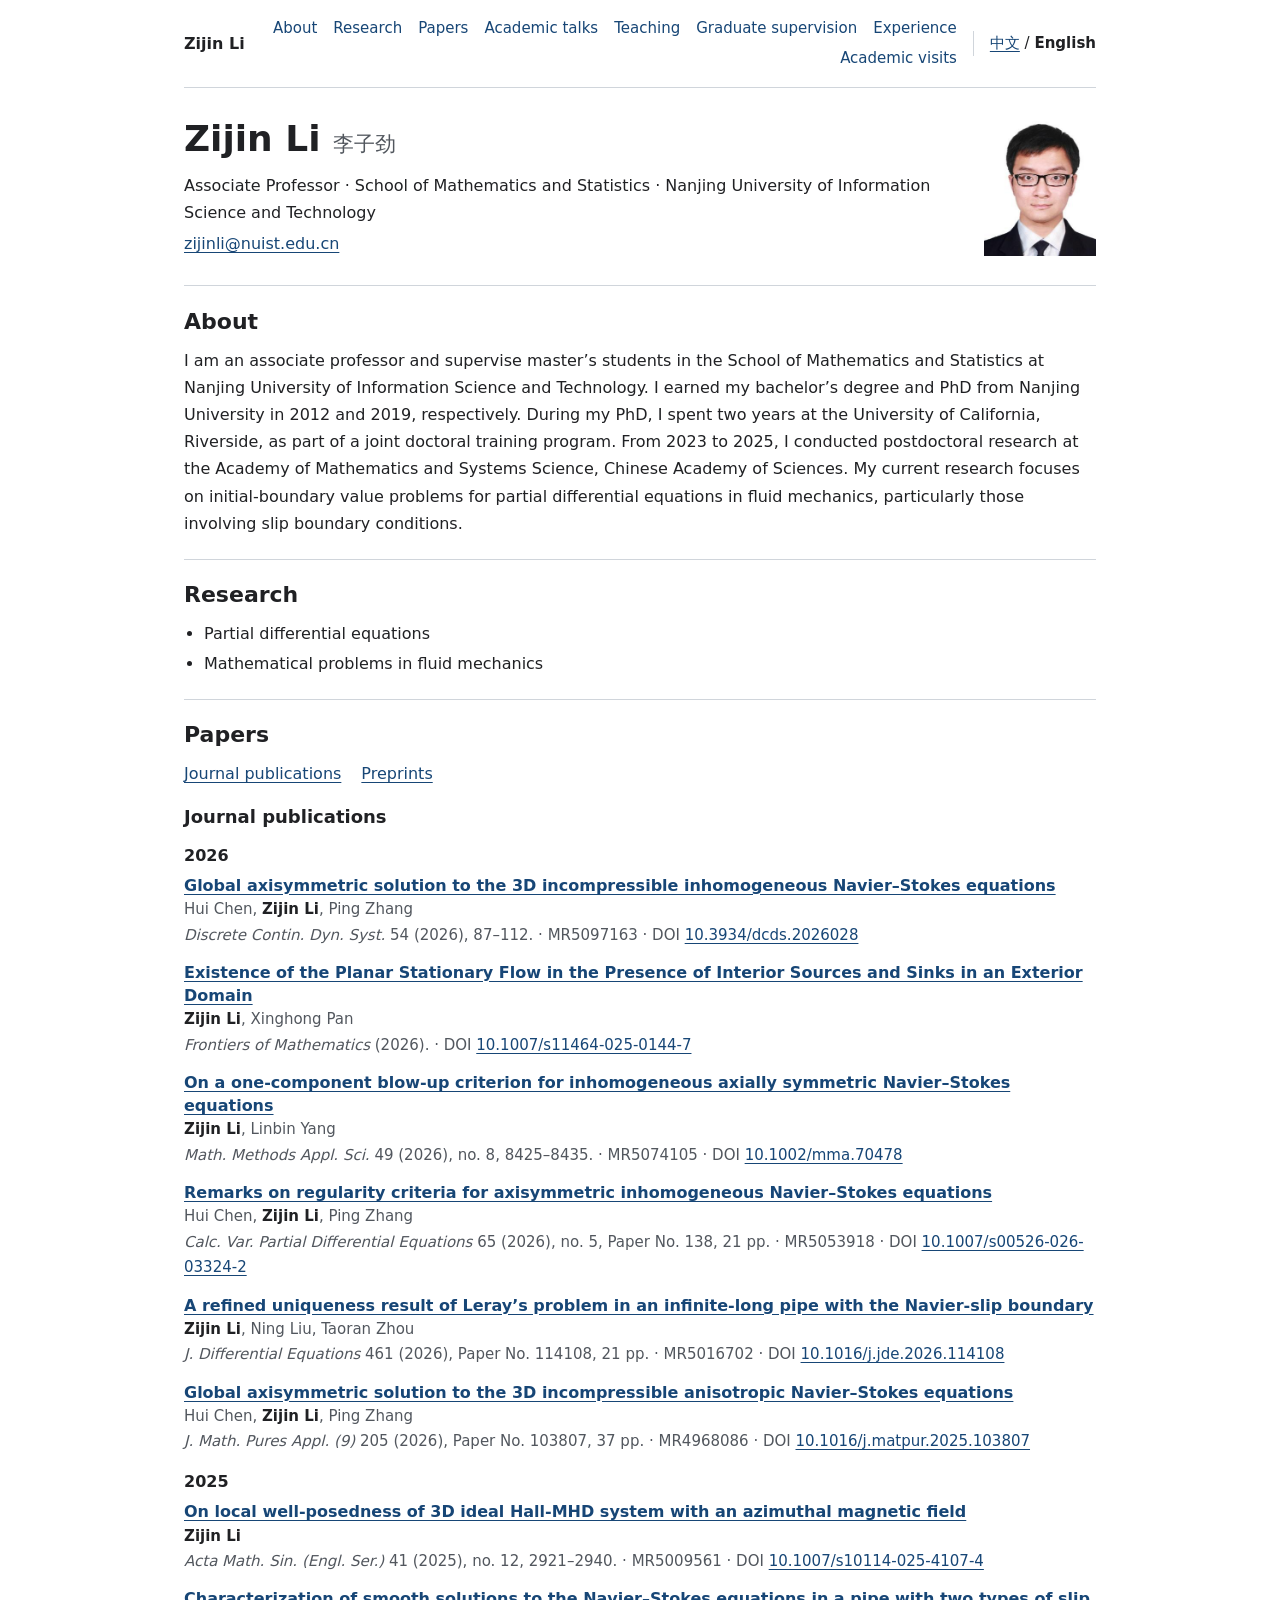
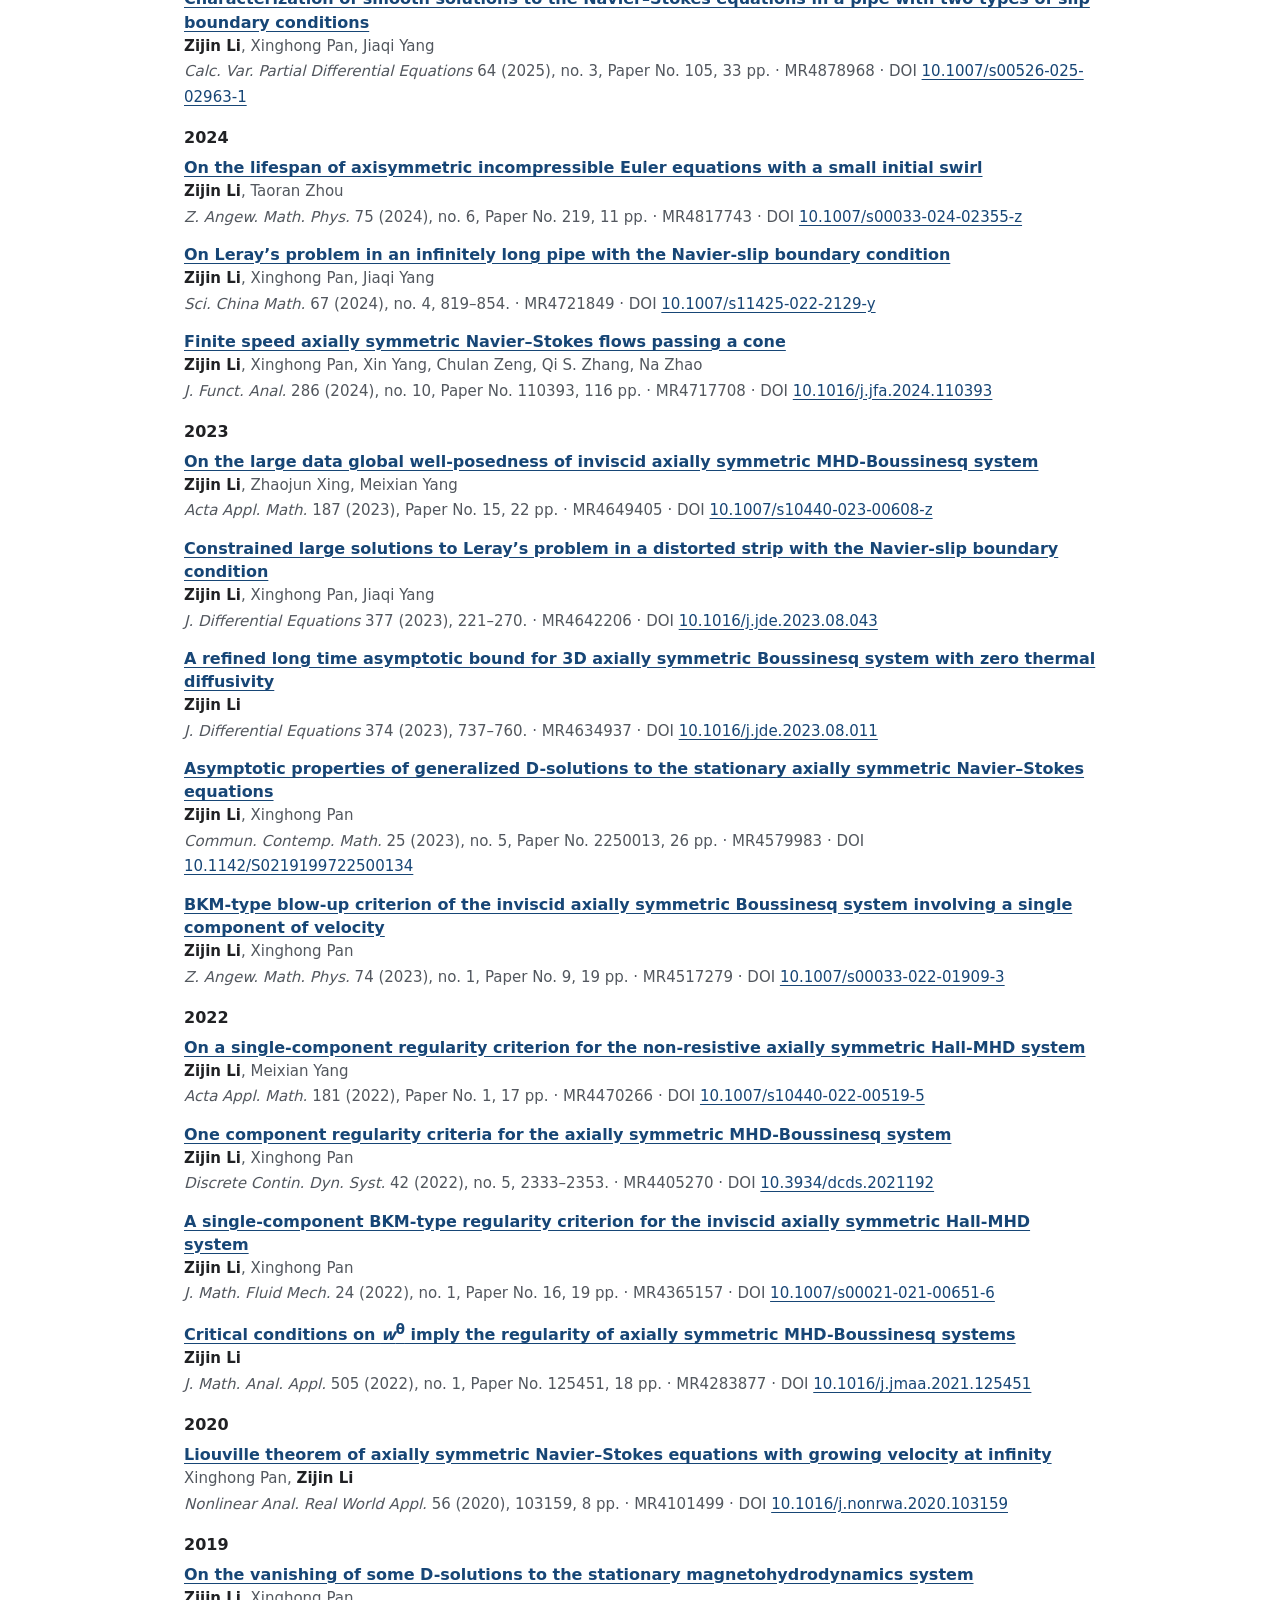
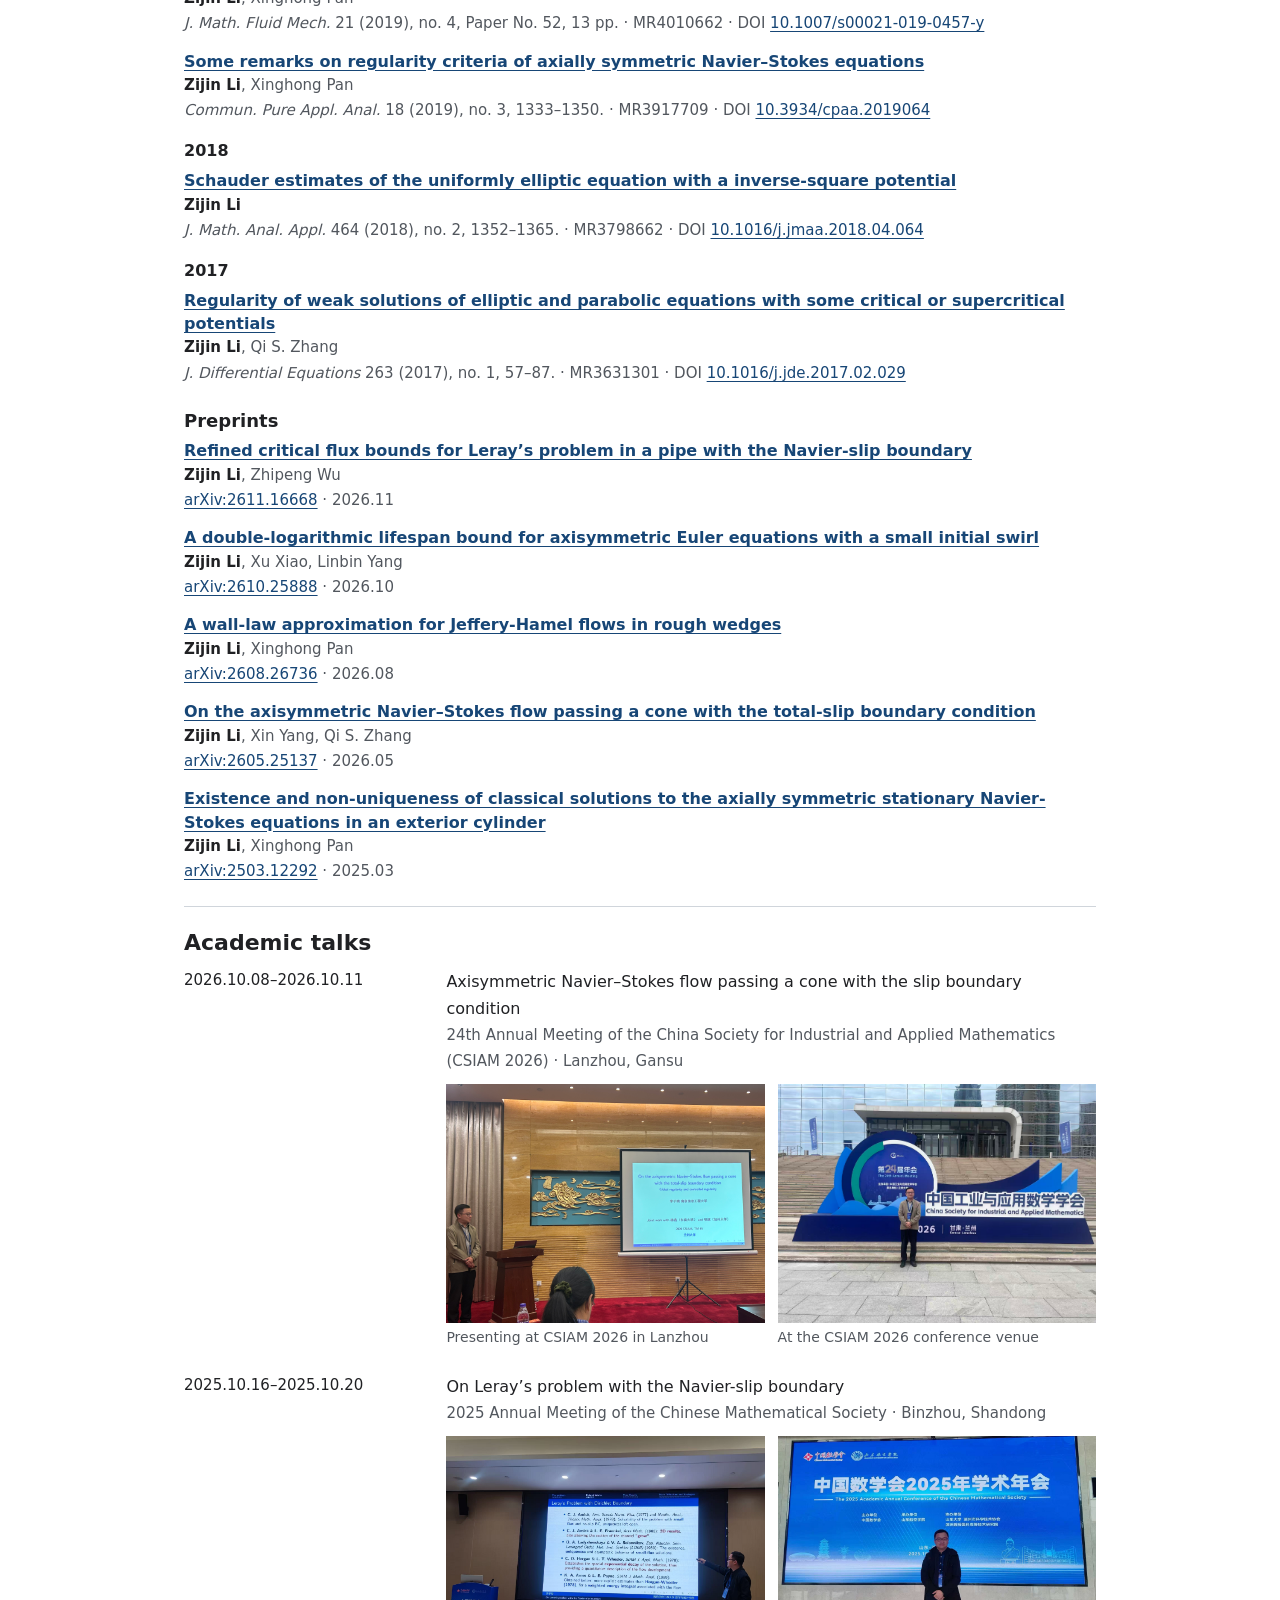
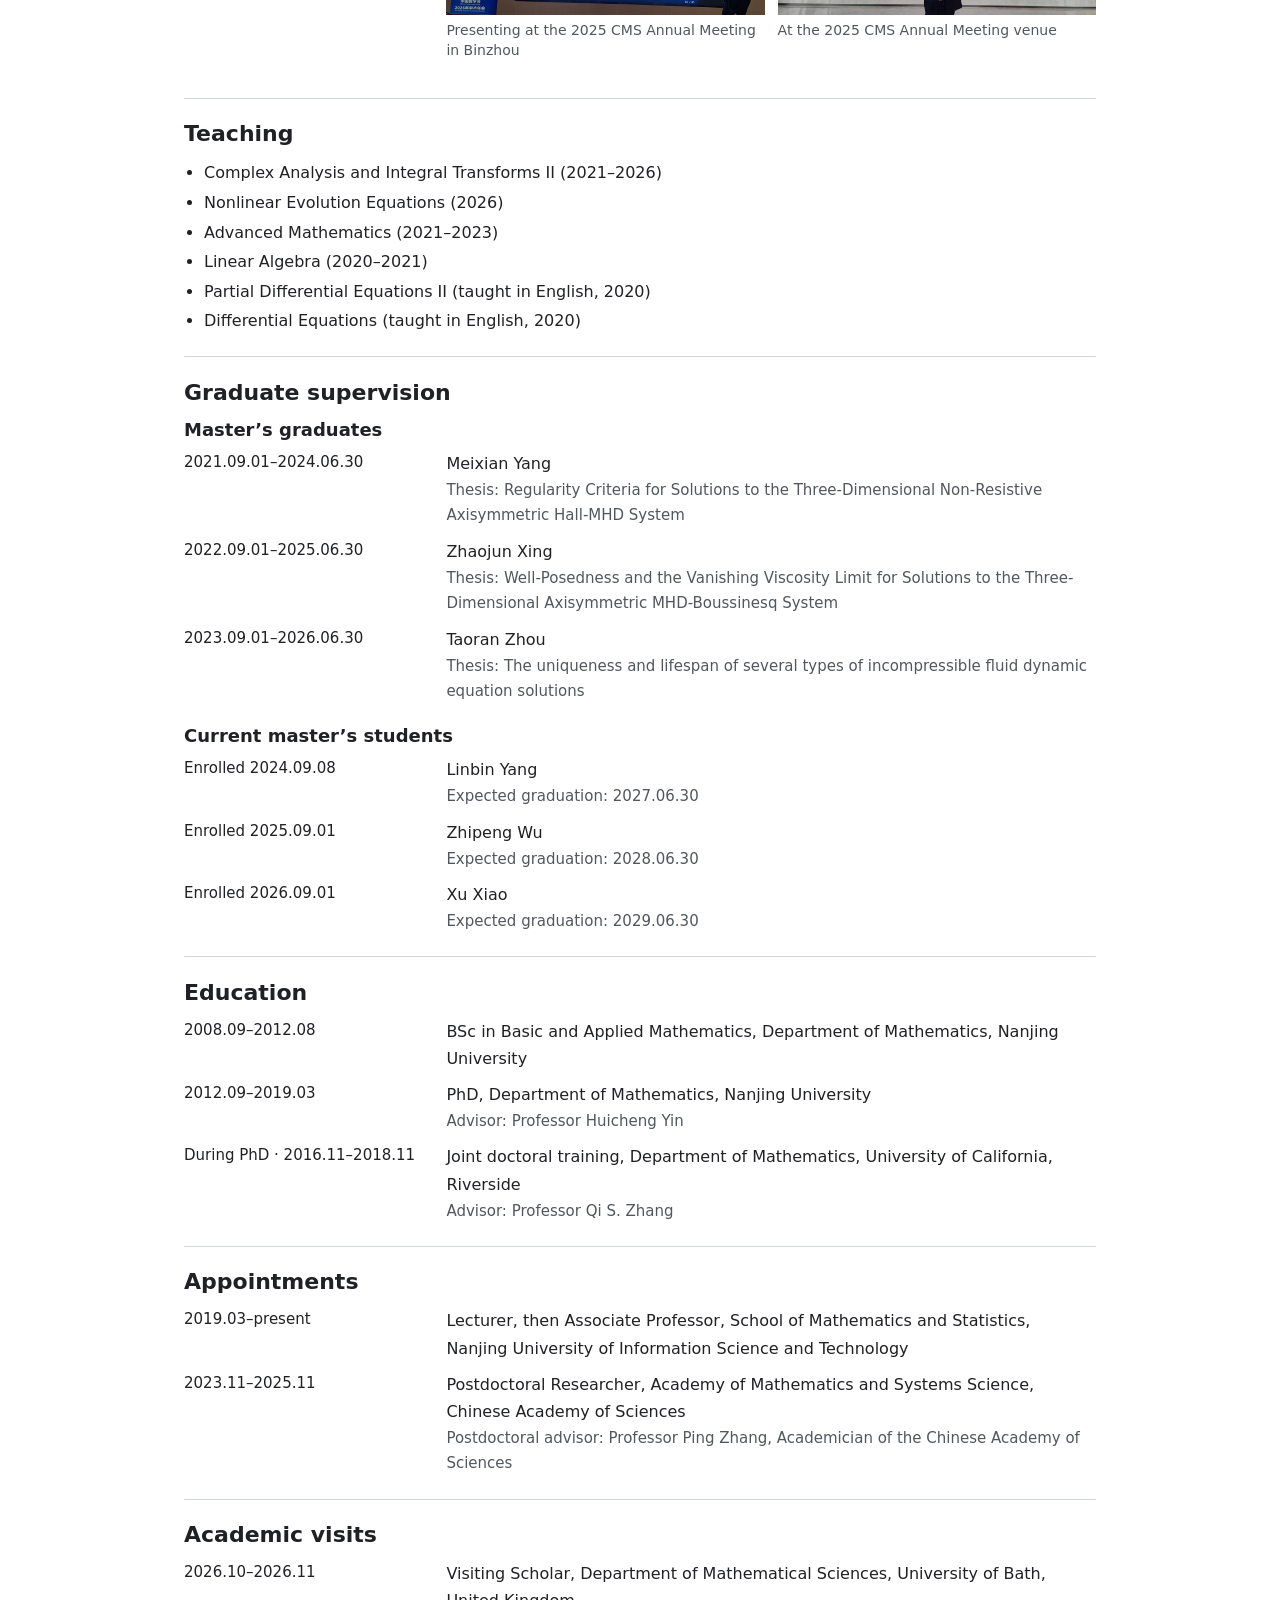
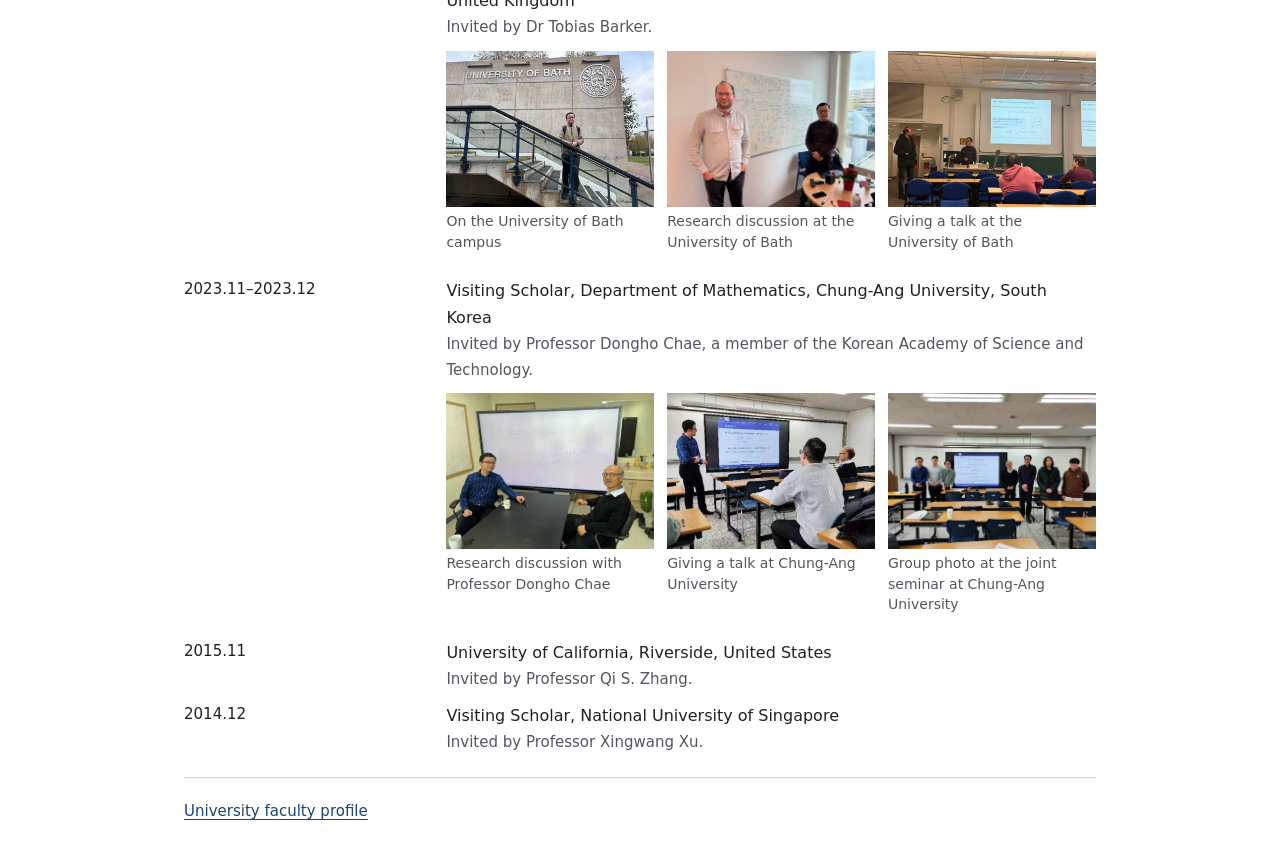
==== commit a16f7cff: "Add files via upload" ====
--- a/index.html
+++ b/index.html
@@ -276,7 +276,7 @@
     <li>
       <span class="date">2023.09.01–2026.06.30</span>
       <div>
-        Taoran Zhou<p class="timeline-note">Thesis: Lifespan and Uniqueness of Solutions to Several Systems of Equations in Incompressible Fluid Mechanics</p>
+        Taoran Zhou<p class="timeline-note">Thesis: The uniqueness and lifespan of several types of incompressible fluid dynamic equation solutions</p>
         
       </div>
     </li>
@@ -387,9 +387,16 @@
       </div>
     </li>
     <li>
+      <span class="date">2015.11</span>
+      <div>
+        University of California, Riverside, United States<p class="timeline-note">Invited by Professor Qi S. Zhang.</p>
+        
+      </div>
+    </li>
+    <li>
       <span class="date">2014.12</span>
       <div>
-        Visiting Scholar, National University of Singapore
+        Visiting Scholar, National University of Singapore<p class="timeline-note">Invited by Professor Xingwang Xu.</p>
         
       </div>
     </li>
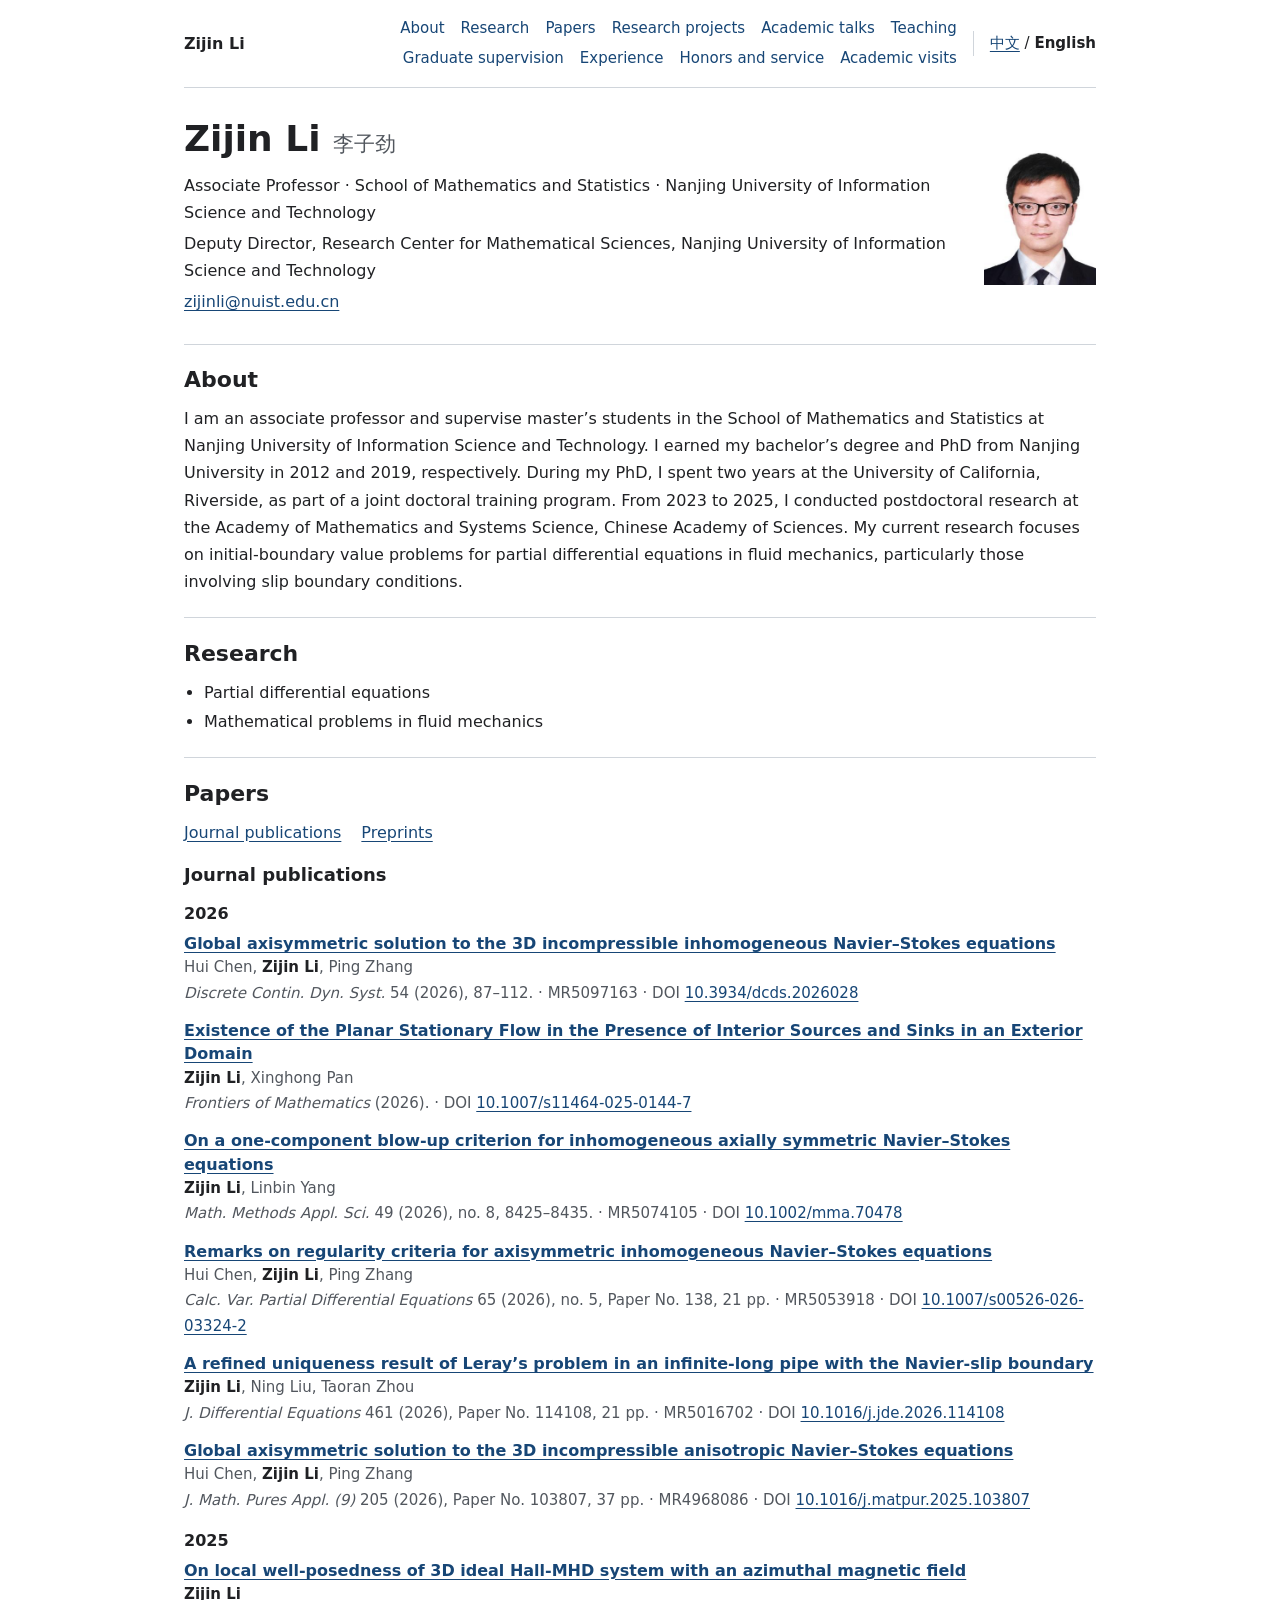
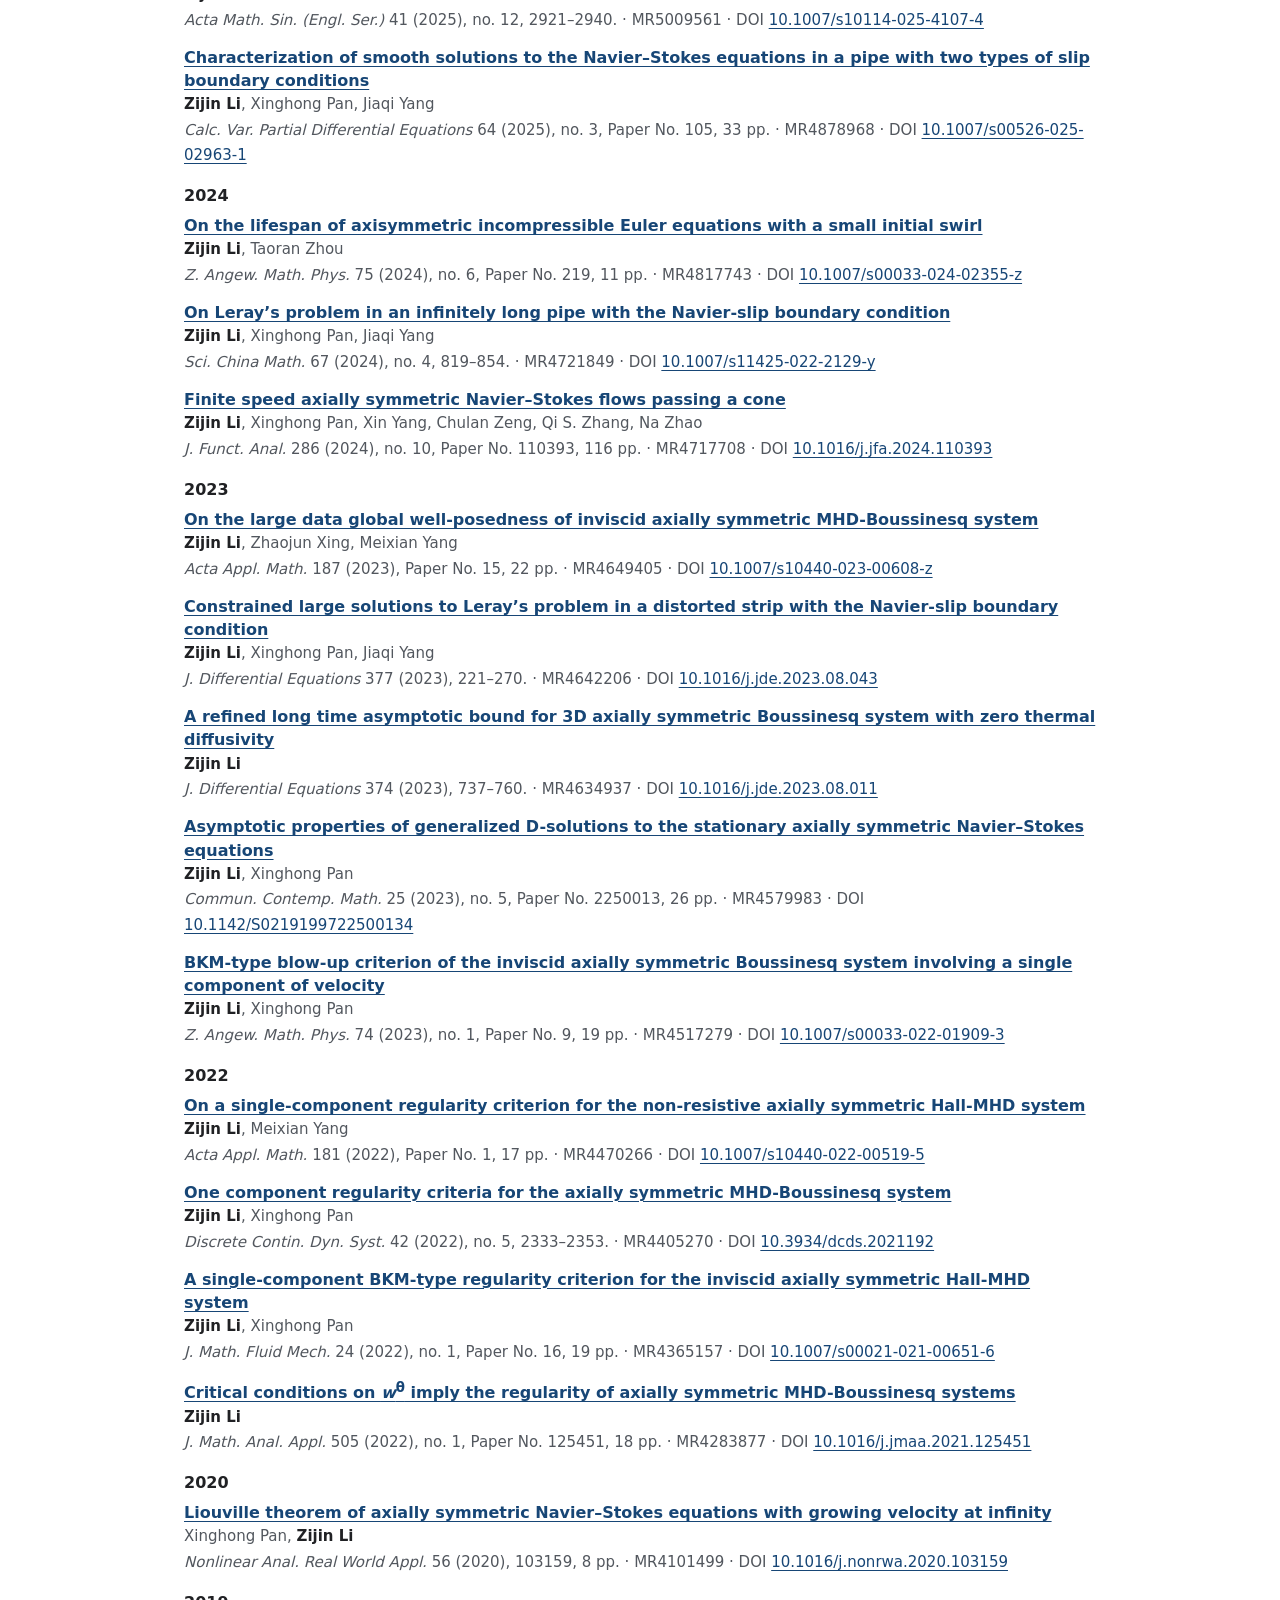
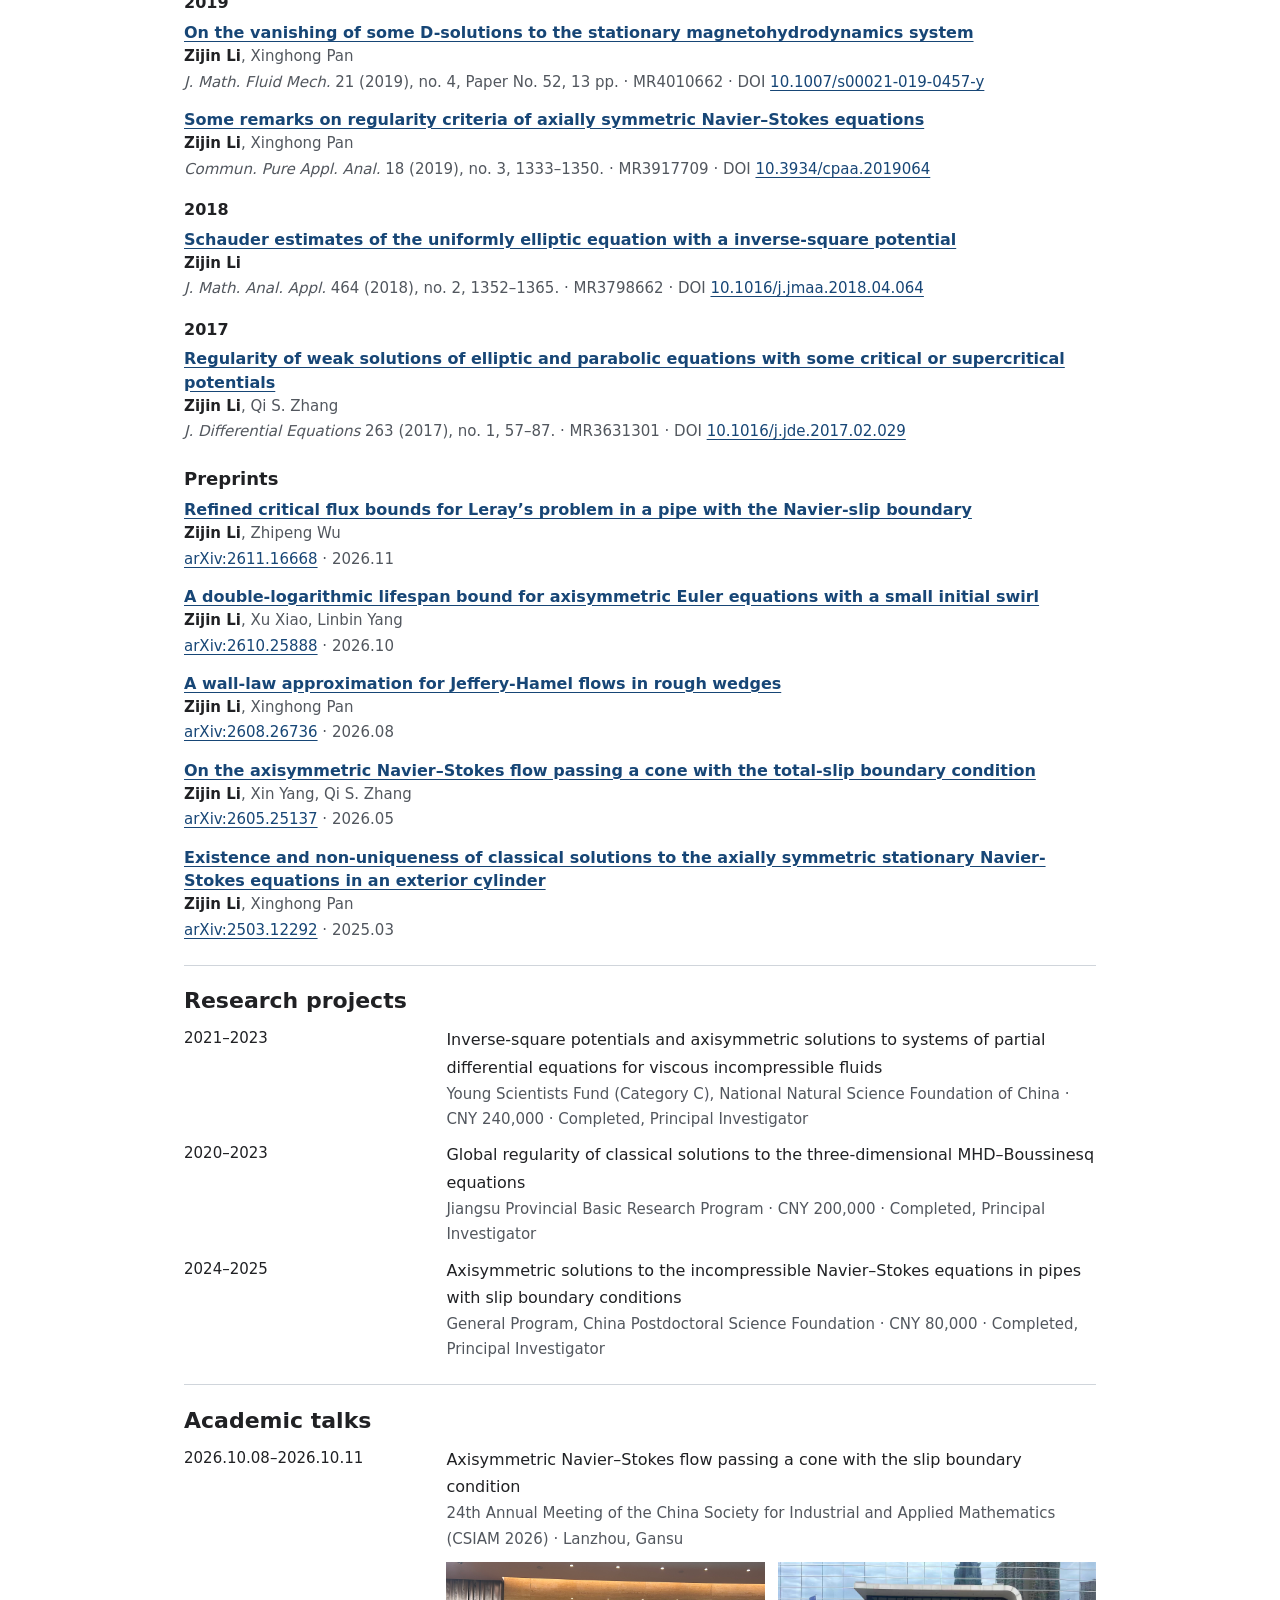
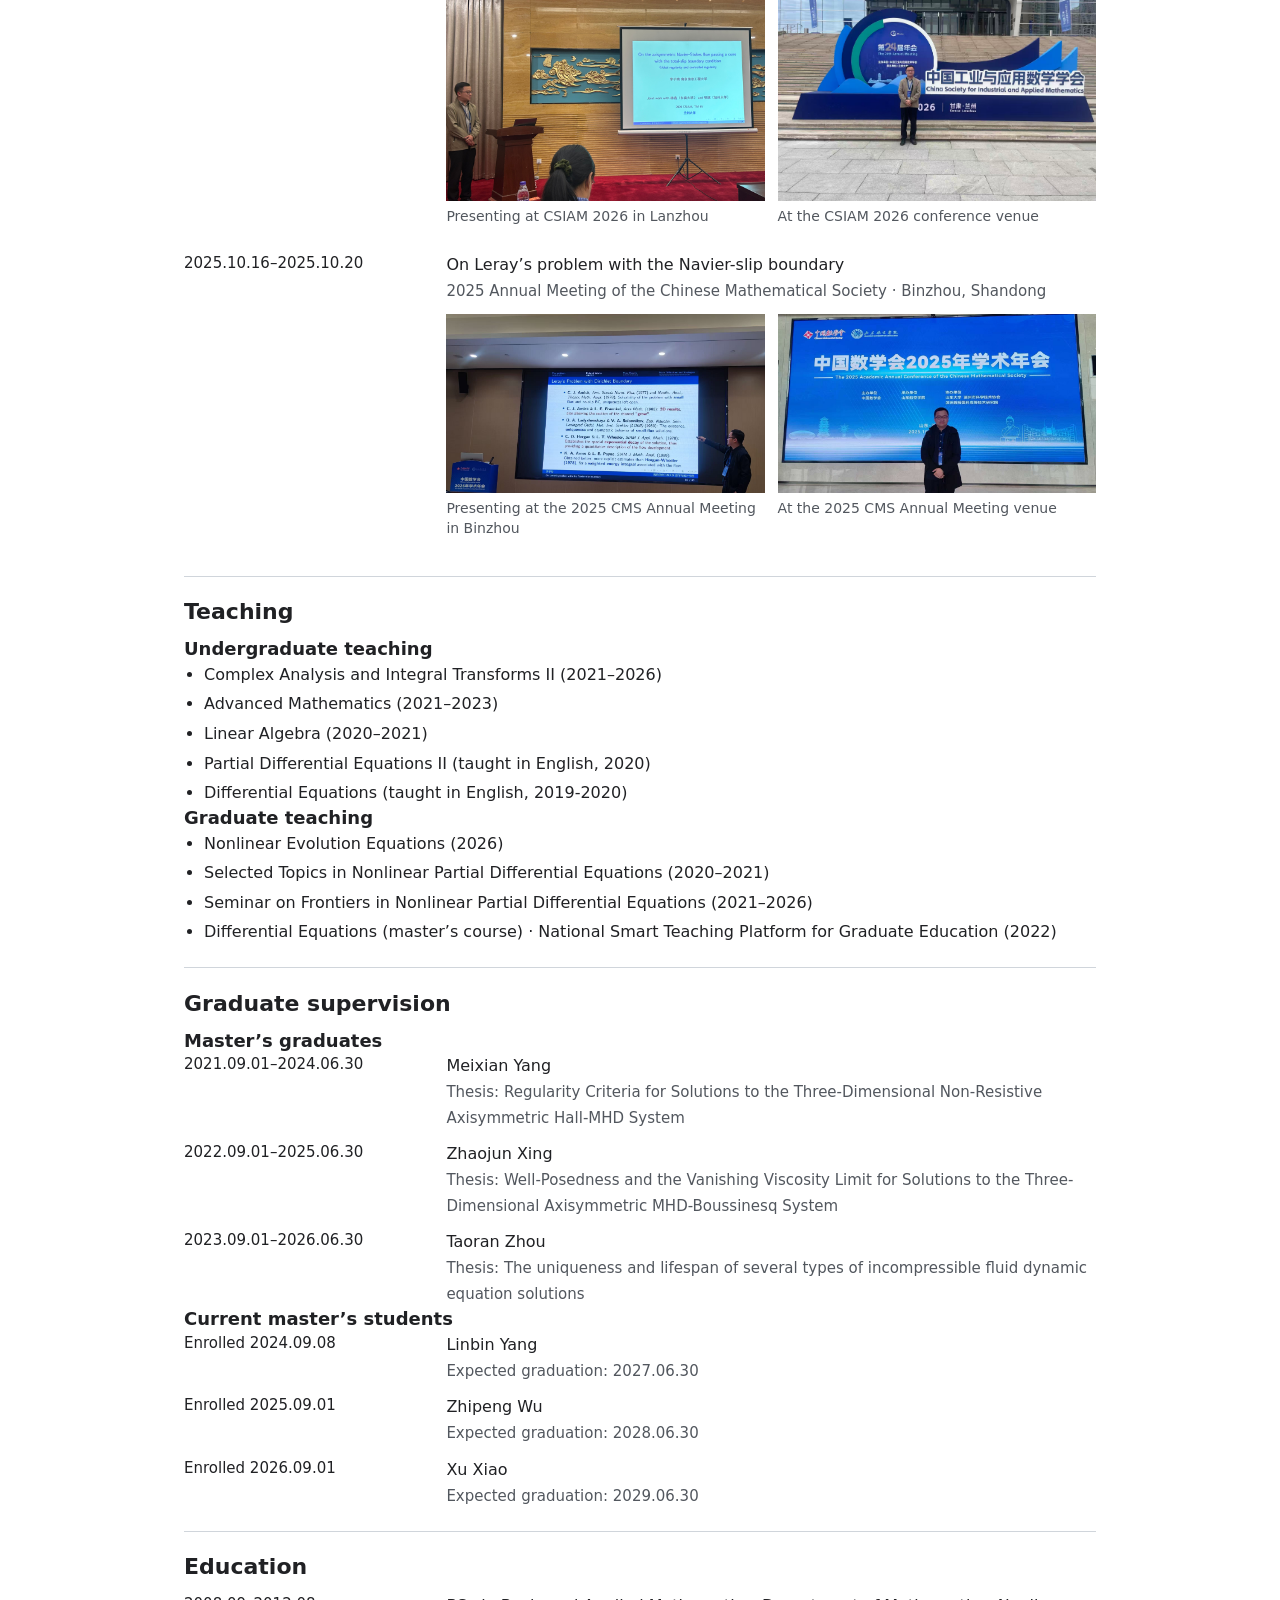
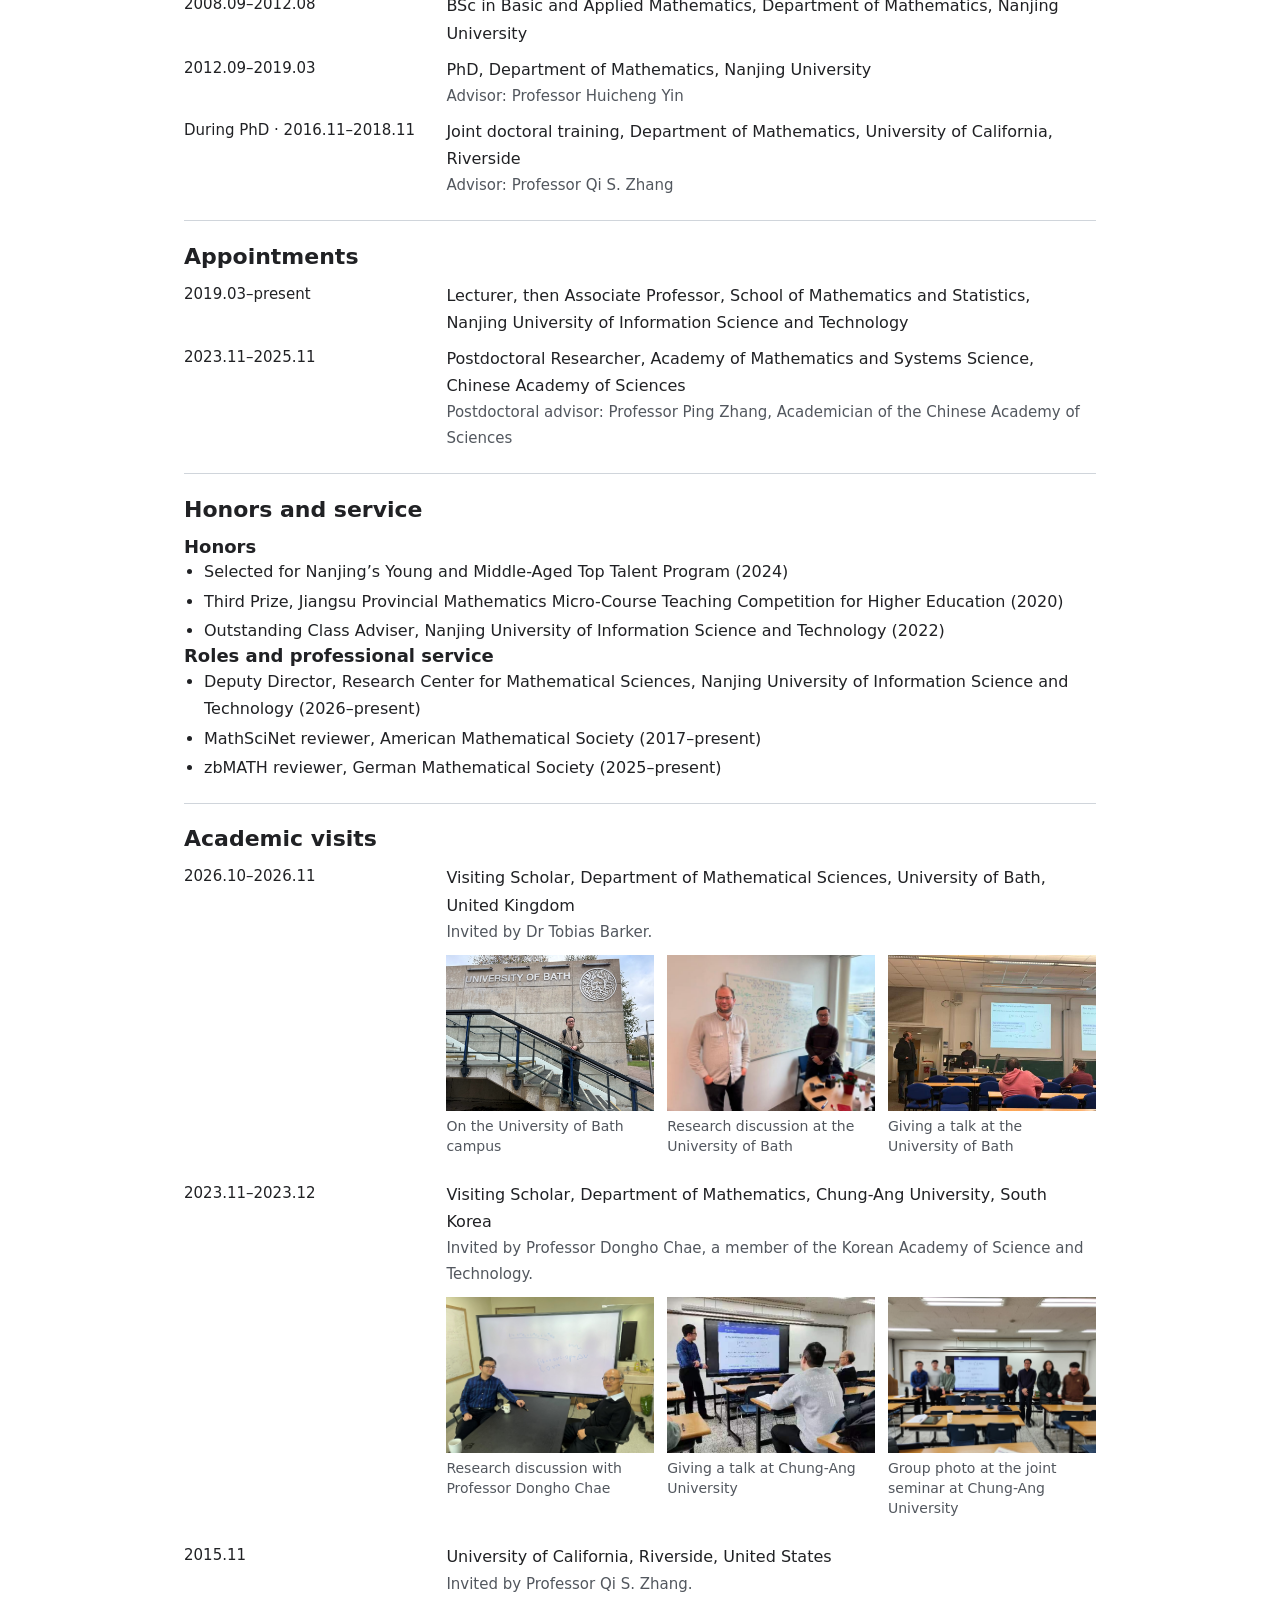
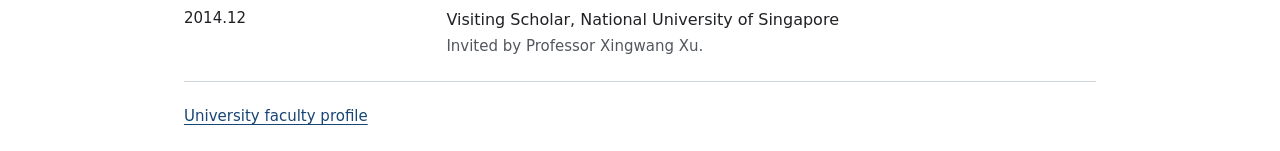
==== commit 8d08b07e: "Add files via upload" ====
--- a/index.html
+++ b/index.html
@@ -15,10 +15,12 @@
       <a href="#about">About</a>
       <a href="#research">Research</a>
       <a href="#publications">Papers</a>
+      <a href="#projects">Research projects</a>
       <a href="#talks">Academic talks</a>
       <a href="#teaching">Teaching</a>
       <a href="#supervision">Graduate supervision</a>
       <a href="#education">Experience</a>
+      <a href="#honors">Honors and service</a>
       <a href="#visits">Academic visits</a>
     </nav>
     <nav class="languages" aria-label="Language"><a lang="zh-CN" hreflang="zh-CN" href="zh.html">中文</a><span aria-hidden="true"> / </span><span lang="en" aria-current="page">English</span></nav>
@@ -28,6 +30,7 @@
       <div>
         <h1>Zijin Li <span lang="zh-CN">李子劲</span></h1>
         <p>Associate Professor · School of Mathematics and Statistics · Nanjing University of Information Science and Technology</p>
+        <p>Deputy Director, Research Center for Mathematical Sciences, Nanjing University of Information Science and Technology</p>
         <p><a href="mailto:zijinli@nuist.edu.cn">zijinli@nuist.edu.cn</a></p>
       </div>
       <img src="profile.jpg" alt="Zijin Li" width="262" height="323">
@@ -220,6 +223,32 @@
   </ul>
       </div>
     </section>
+    <section id="projects">
+      <h2>Research projects</h2>
+      <ul class="timeline">
+    <li>
+      <span class="date">2021–2023</span>
+      <div>
+        Inverse-square potentials and axisymmetric solutions to systems of partial differential equations for viscous incompressible fluids<p class="timeline-note">Young Scientists Fund (Category C), National Natural Science Foundation of China · CNY 240,000 · Completed, Principal Investigator</p>
+        
+      </div>
+    </li>
+    <li>
+      <span class="date">2020–2023</span>
+      <div>
+        Global regularity of classical solutions to the three-dimensional MHD–Boussinesq equations<p class="timeline-note">Jiangsu Provincial Basic Research Program · CNY 200,000 · Completed, Principal Investigator</p>
+        
+      </div>
+    </li>
+    <li>
+      <span class="date">2024–2025</span>
+      <div>
+        Axisymmetric solutions to the incompressible Navier–Stokes equations in pipes with slip boundary conditions<p class="timeline-note">General Program, China Postdoctoral Science Foundation · CNY 80,000 · Completed, Principal Investigator</p>
+        
+      </div>
+    </li>
+  </ul>
+    </section>
     <section id="talks">
       <h2>Academic talks</h2>
       <ul class="timeline">
@@ -253,9 +282,18 @@
     </section>
     <section id="teaching">
       <h2>Teaching</h2>
-      <ul class="text-list"><li>Complex Analysis and Integral Transforms II (2021–2026)</li><li>Nonlinear Evolution Equations (2026)</li><li>Advanced Mathematics (2021–2023)</li><li>Linear Algebra (2020–2021)</li><li>Partial Differential Equations II (taught in English, 2020)</li><li>Differential Equations (taught in English, 2020)</li></ul>
-    </section>
-    <section id="supervision" class="supervision">
+      <div class="teaching-columns">
+        <div class="grouped-section">
+          <h3>Undergraduate teaching</h3>
+          <ul class="text-list"><li>Complex Analysis and Integral Transforms II (2021–2026)</li><li>Advanced Mathematics (2021–2023)</li><li>Linear Algebra (2020–2021)</li><li>Partial Differential Equations II (taught in English, 2020)</li><li>Differential Equations (taught in English, 2019-2020)</li></ul>
+        </div>
+        <div class="grouped-section">
+          <h3>Graduate teaching</h3>
+          <ul class="text-list"><li>Nonlinear Evolution Equations (2026)</li><li>Selected Topics in Nonlinear Partial Differential Equations (2020–2021)</li><li>Seminar on Frontiers in Nonlinear Partial Differential Equations (2021–2026)</li><li>Differential Equations (master’s course) · National Smart Teaching Platform for Graduate Education (2022)</li></ul>
+        </div>
+      </div>
+    </section>
+    <section id="supervision" class="grouped-section">
       <h2>Graduate supervision</h2>
       <h3>Master’s graduates</h3>
       <ul class="timeline">
@@ -350,6 +388,13 @@
       </div>
     </li>
   </ul>
+    </section>
+    <section id="honors" class="grouped-section">
+      <h2>Honors and service</h2>
+      <h3>Honors</h3>
+      <ul class="text-list"><li>Selected for Nanjing’s Young and Middle-Aged Top Talent Program (2024)</li><li>Third Prize, Jiangsu Provincial Mathematics Micro-Course Teaching Competition for Higher Education (2020)</li><li>Outstanding Class Adviser, Nanjing University of Information Science and Technology (2022)</li></ul>
+      <h3>Roles and professional service</h3>
+      <ul class="text-list"><li>Deputy Director, Research Center for Mathematical Sciences, Nanjing University of Information Science and Technology (2026–present)</li><li>MathSciNet reviewer, American Mathematical Society (2017–present)</li><li>zbMATH reviewer, German Mathematical Society (2025–present)</li></ul>
     </section>
     <section id="visits">
       <h2>Academic visits</h2>
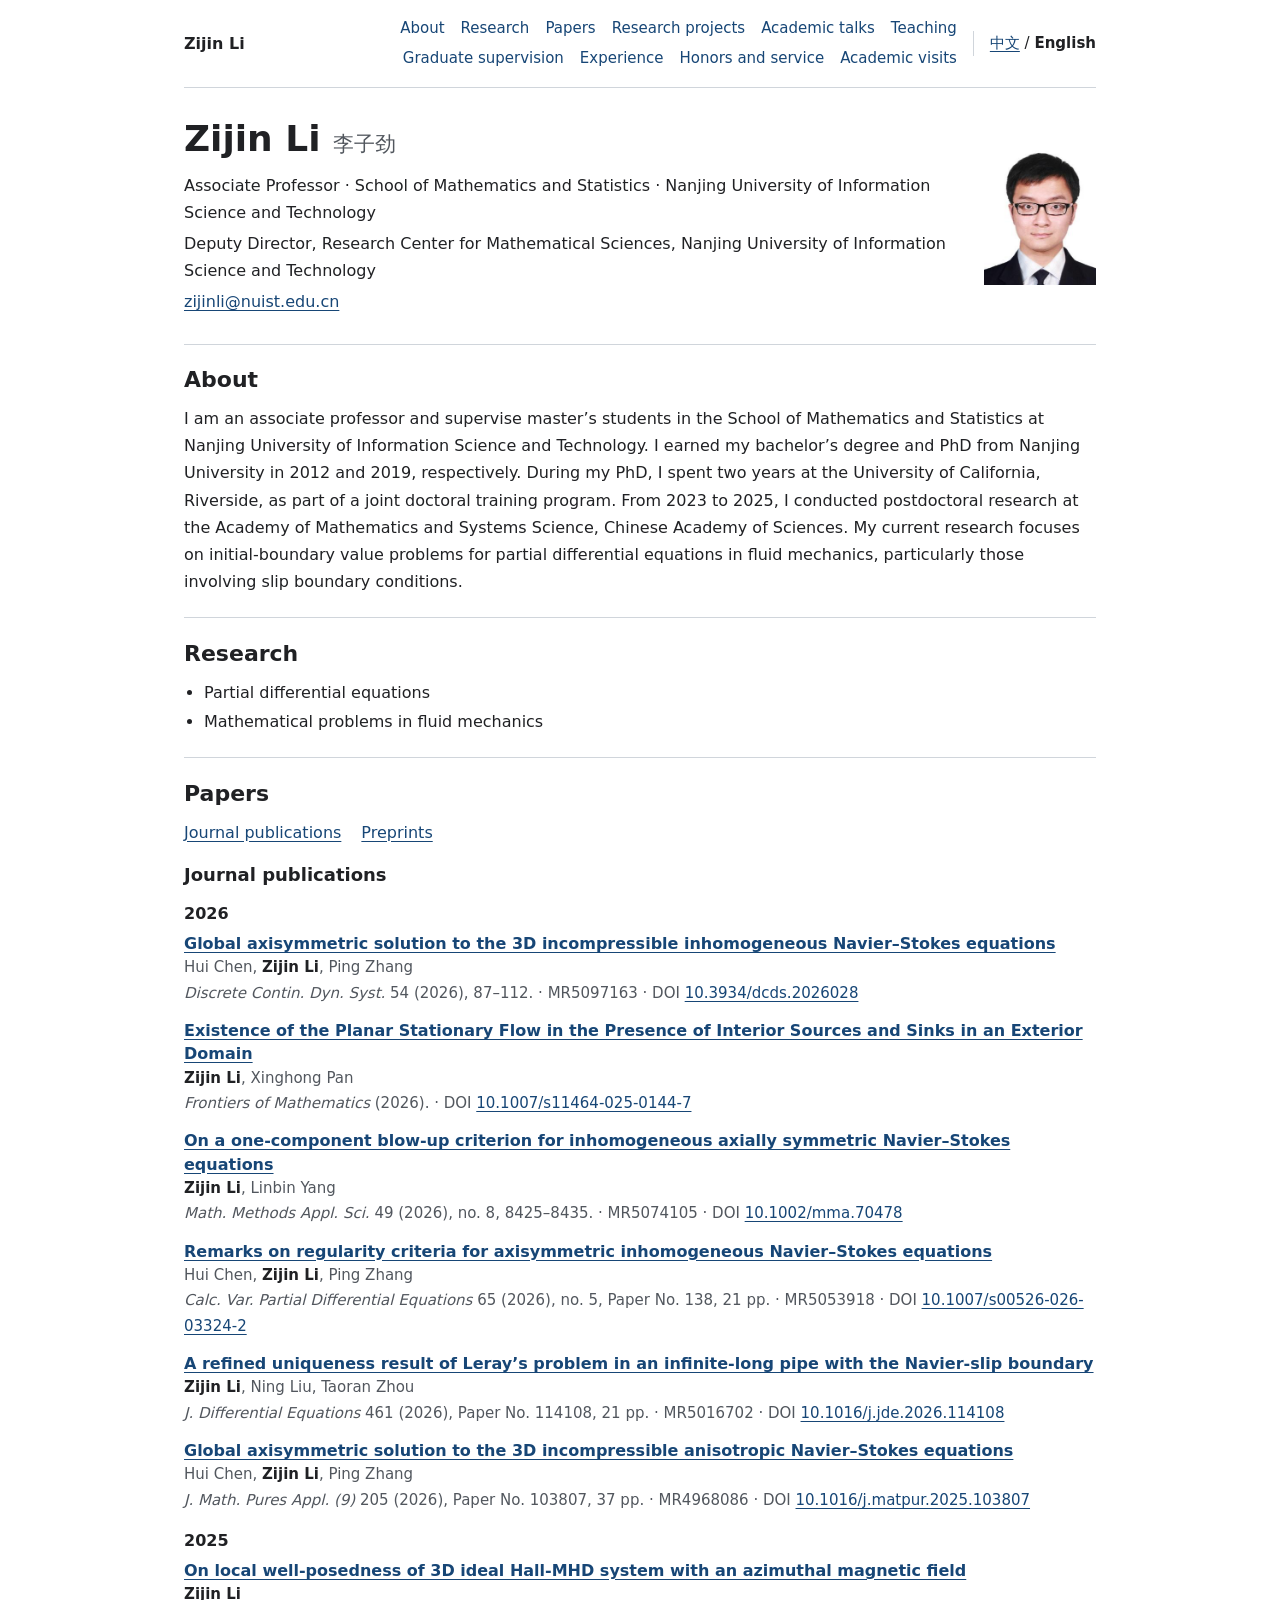
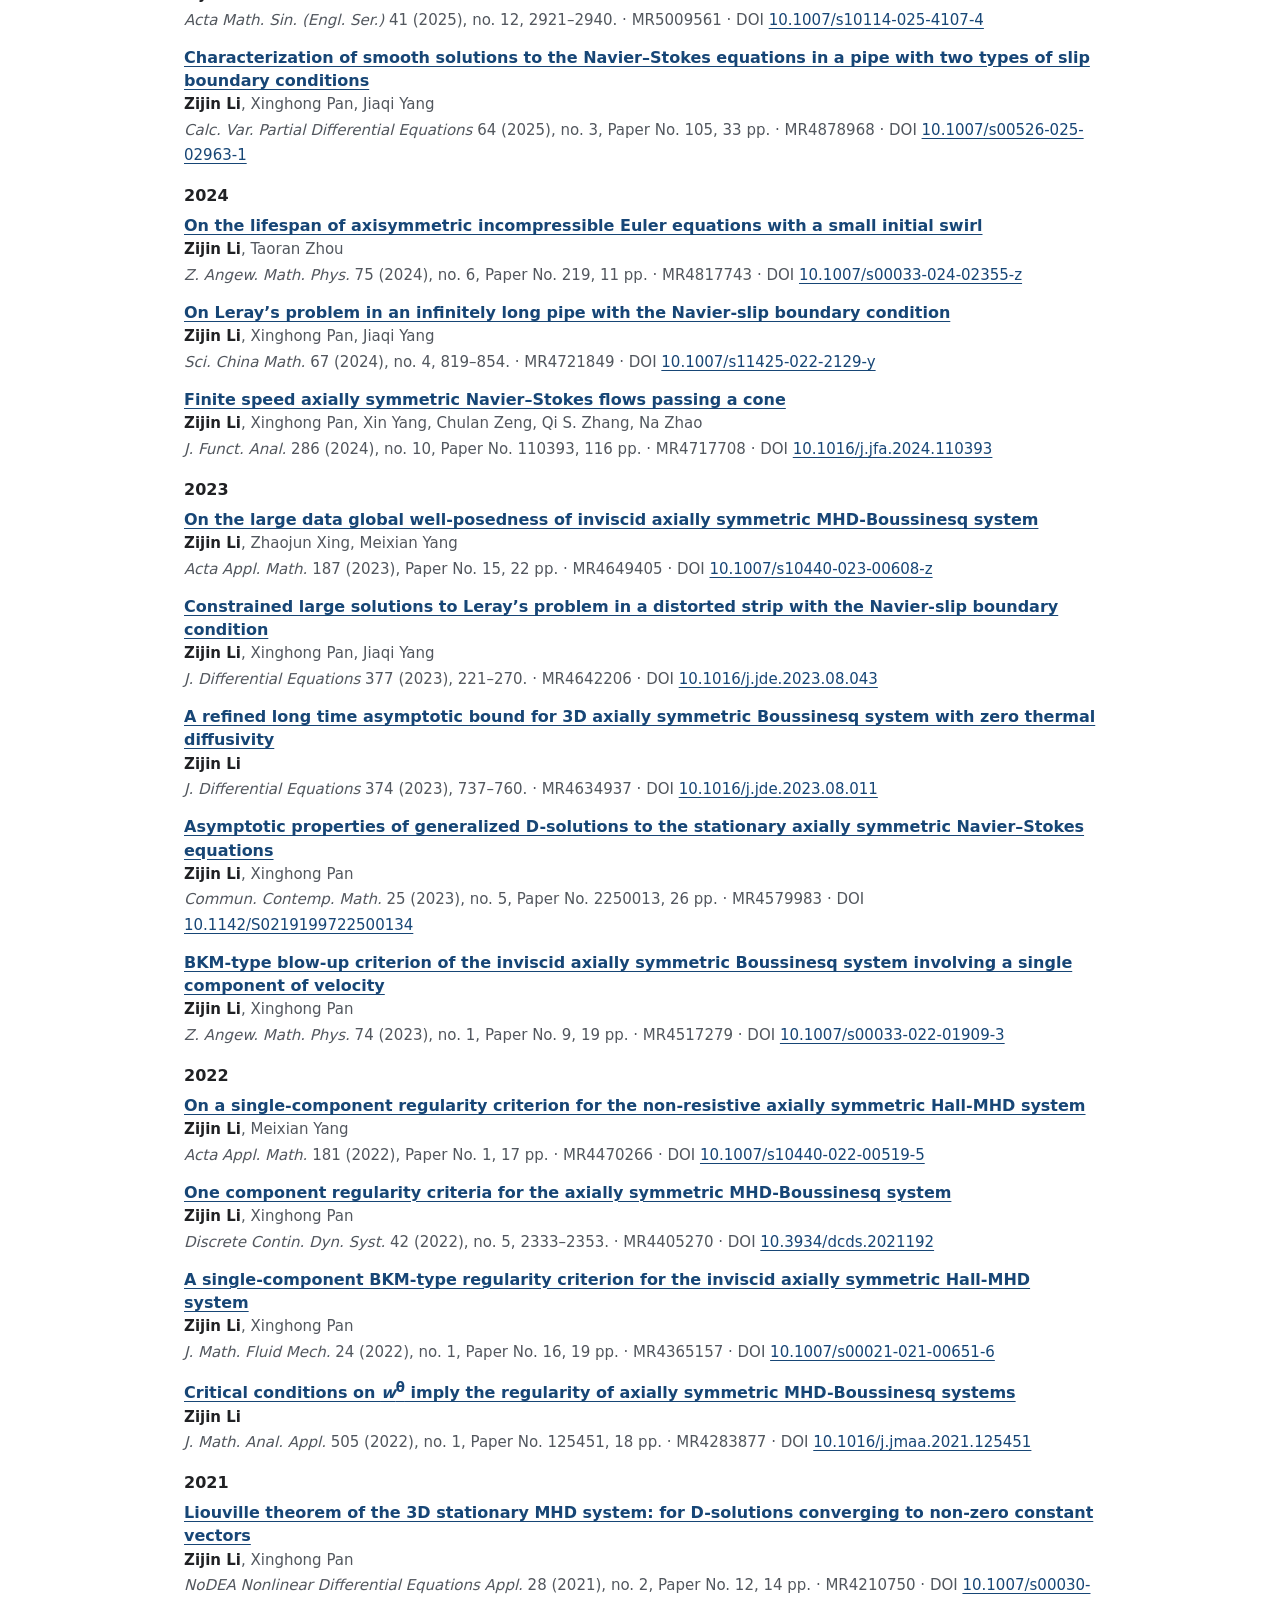
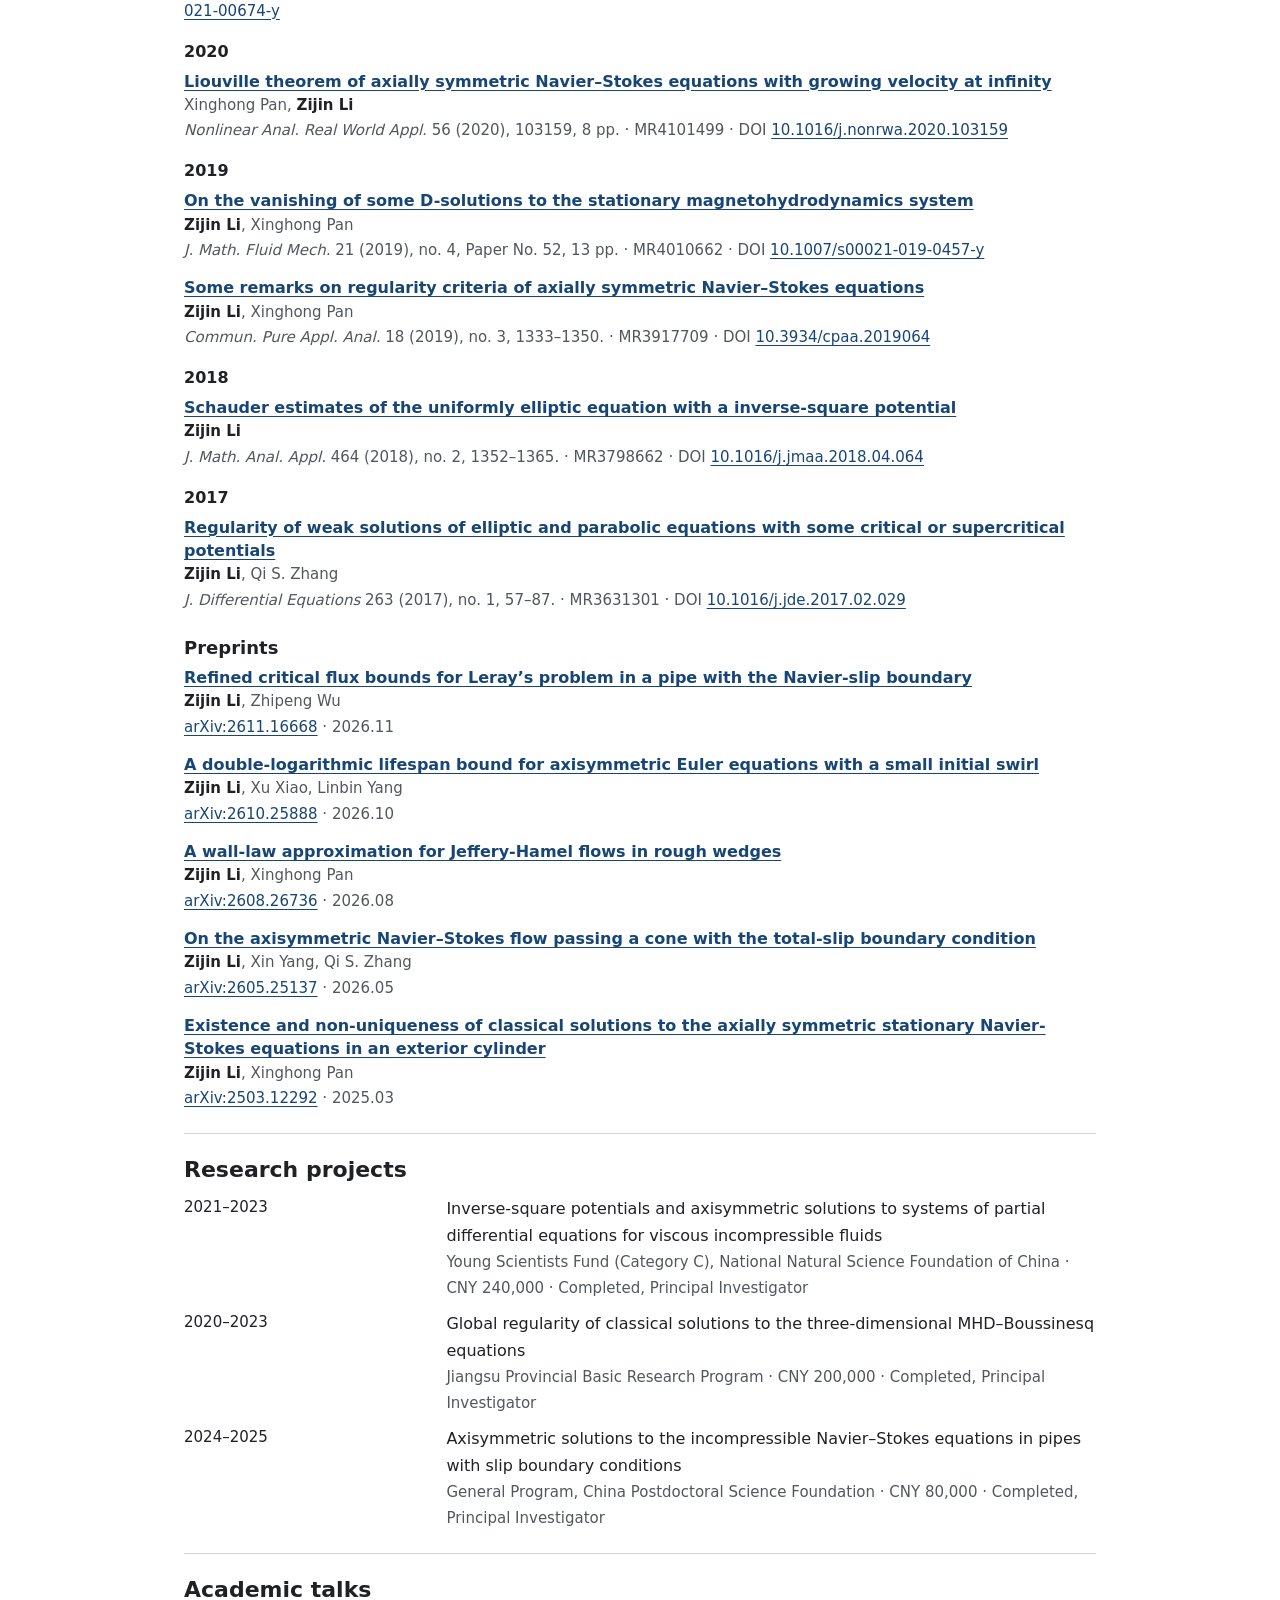
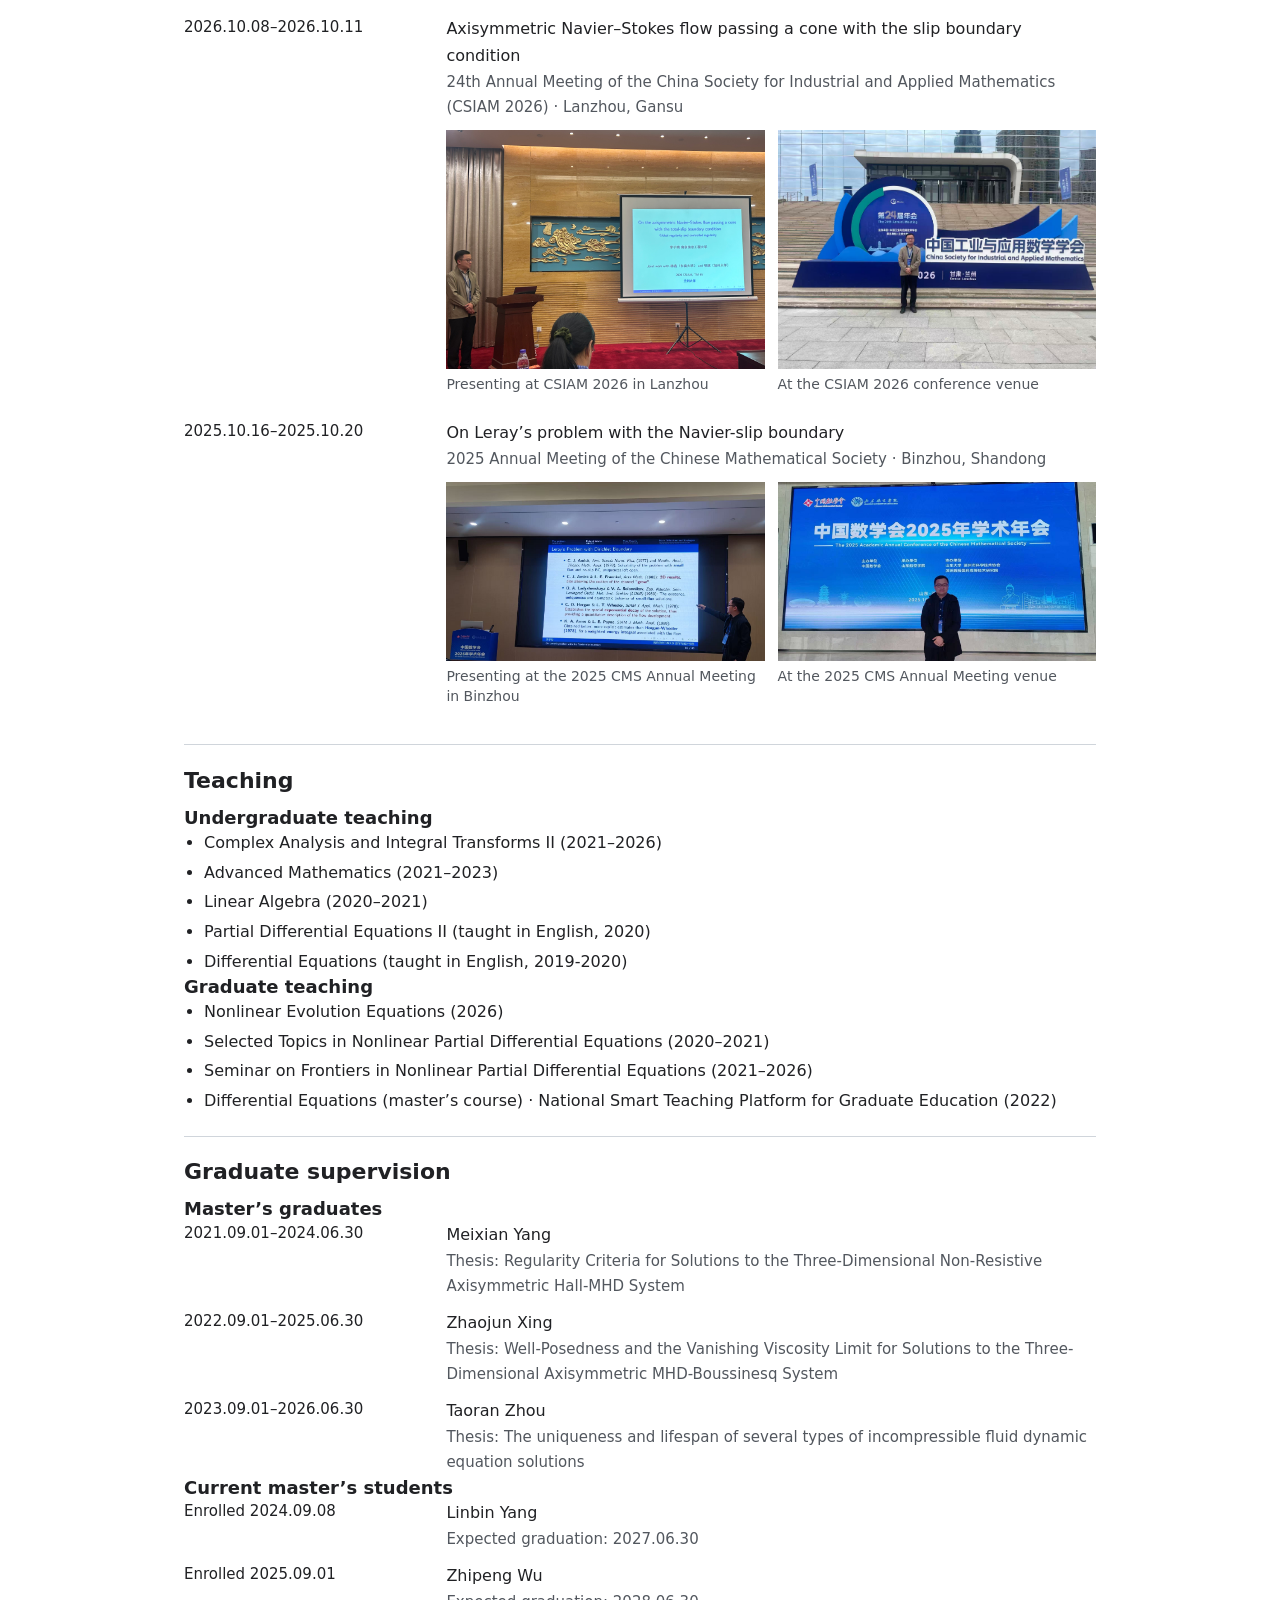
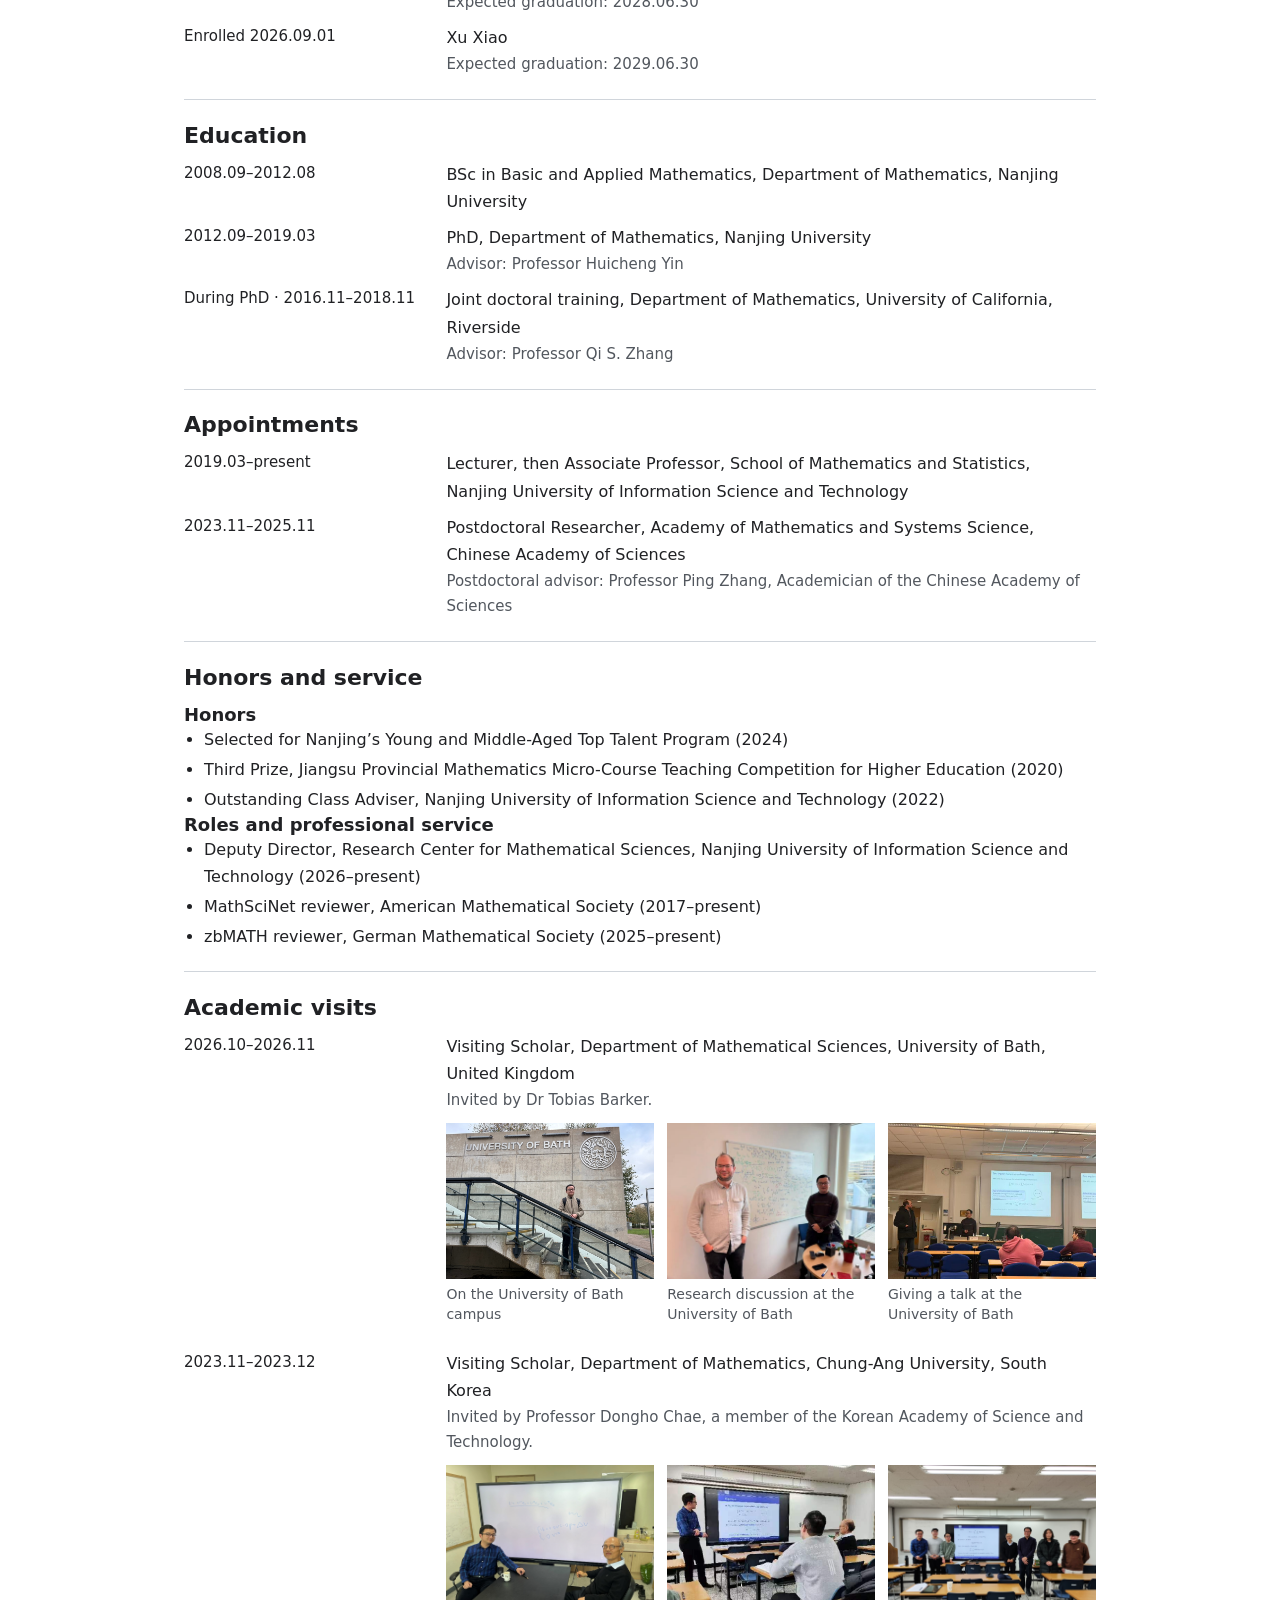
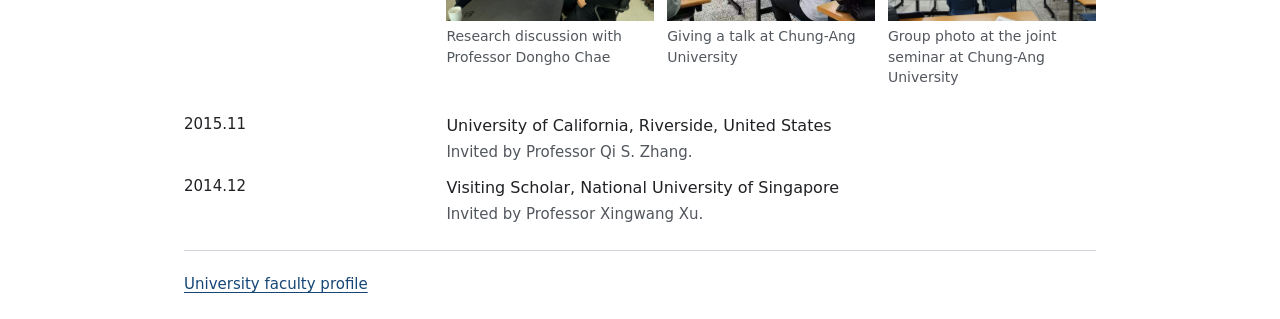
==== commit 940c6b71: "Add files via upload" ====
--- a/index.html
+++ b/index.html
@@ -50,145 +50,152 @@
         <h3>Journal publications</h3>
         <h4>2026</h4><ul class="papers" lang="en">
       <li class="paper">
-        <p class="paper-title"><a href="https://doi.org/10.3934/dcds.2026028">Global axisymmetric solution to the 3D incompressible inhomogeneous Navier–Stokes equations</a></p>
+        <p class="paper-title"><a href="https://doi.org/10.3934/dcds.2026028" target="_blank" rel="noopener">Global axisymmetric solution to the 3D incompressible inhomogeneous Navier–Stokes equations</a></p>
         <p class="paper-authors">Hui Chen, <strong>Zijin Li</strong>, Ping Zhang</p>
-        <p class="paper-citation"><cite>Discrete Contin. Dyn. Syst.</cite> 54 (2026), 87–112. · MR5097163 · DOI <a class="doi" href="https://doi.org/10.3934/dcds.2026028">10.3934/dcds.2026028</a></p>
-      </li>
-      <li class="paper">
-        <p class="paper-title"><a href="https://doi.org/10.1007/s11464-025-0144-7">Existence of the Planar Stationary Flow in the Presence of Interior Sources and Sinks in an Exterior Domain</a></p>
-        <p class="paper-authors"><strong>Zijin Li</strong>, Xinghong Pan</p>
-        <p class="paper-citation"><cite>Frontiers of Mathematics</cite> (2026). · DOI <a class="doi" href="https://doi.org/10.1007/s11464-025-0144-7">10.1007/s11464-025-0144-7</a></p>
-      </li>
-      <li class="paper">
-        <p class="paper-title"><a href="https://doi.org/10.1002/mma.70478">On a one-component blow-up criterion for inhomogeneous axially symmetric Navier–Stokes equations</a></p>
+        <p class="paper-citation"><cite>Discrete Contin. Dyn. Syst.</cite> 54 (2026), 87–112. · MR5097163 · DOI <a class="doi" href="https://doi.org/10.3934/dcds.2026028" target="_blank" rel="noopener">10.3934/dcds.2026028</a></p>
+      </li>
+      <li class="paper">
+        <p class="paper-title"><a href="https://doi.org/10.1007/s11464-025-0144-7" target="_blank" rel="noopener">Existence of the Planar Stationary Flow in the Presence of Interior Sources and Sinks in an Exterior Domain</a></p>
+        <p class="paper-authors"><strong>Zijin Li</strong>, Xinghong Pan</p>
+        <p class="paper-citation"><cite>Frontiers of Mathematics</cite> (2026). · DOI <a class="doi" href="https://doi.org/10.1007/s11464-025-0144-7" target="_blank" rel="noopener">10.1007/s11464-025-0144-7</a></p>
+      </li>
+      <li class="paper">
+        <p class="paper-title"><a href="https://doi.org/10.1002/mma.70478" target="_blank" rel="noopener">On a one-component blow-up criterion for inhomogeneous axially symmetric Navier–Stokes equations</a></p>
         <p class="paper-authors"><strong>Zijin Li</strong>, Linbin Yang</p>
-        <p class="paper-citation"><cite>Math. Methods Appl. Sci.</cite> 49 (2026), no. 8, 8425–8435. · MR5074105 · DOI <a class="doi" href="https://doi.org/10.1002/mma.70478">10.1002/mma.70478</a></p>
-      </li>
-      <li class="paper">
-        <p class="paper-title"><a href="https://doi.org/10.1007/s00526-026-03324-2">Remarks on regularity criteria for axisymmetric inhomogeneous Navier–Stokes equations</a></p>
+        <p class="paper-citation"><cite>Math. Methods Appl. Sci.</cite> 49 (2026), no. 8, 8425–8435. · MR5074105 · DOI <a class="doi" href="https://doi.org/10.1002/mma.70478" target="_blank" rel="noopener">10.1002/mma.70478</a></p>
+      </li>
+      <li class="paper">
+        <p class="paper-title"><a href="https://doi.org/10.1007/s00526-026-03324-2" target="_blank" rel="noopener">Remarks on regularity criteria for axisymmetric inhomogeneous Navier–Stokes equations</a></p>
         <p class="paper-authors">Hui Chen, <strong>Zijin Li</strong>, Ping Zhang</p>
-        <p class="paper-citation"><cite>Calc. Var. Partial Differential Equations</cite> 65 (2026), no. 5, Paper No. 138, 21 pp. · MR5053918 · DOI <a class="doi" href="https://doi.org/10.1007/s00526-026-03324-2">10.1007/s00526-026-03324-2</a></p>
-      </li>
-      <li class="paper">
-        <p class="paper-title"><a href="https://doi.org/10.1016/j.jde.2026.114108">A refined uniqueness result of Leray’s problem in an infinite-long pipe with the Navier-slip boundary</a></p>
+        <p class="paper-citation"><cite>Calc. Var. Partial Differential Equations</cite> 65 (2026), no. 5, Paper No. 138, 21 pp. · MR5053918 · DOI <a class="doi" href="https://doi.org/10.1007/s00526-026-03324-2" target="_blank" rel="noopener">10.1007/s00526-026-03324-2</a></p>
+      </li>
+      <li class="paper">
+        <p class="paper-title"><a href="https://doi.org/10.1016/j.jde.2026.114108" target="_blank" rel="noopener">A refined uniqueness result of Leray’s problem in an infinite-long pipe with the Navier-slip boundary</a></p>
         <p class="paper-authors"><strong>Zijin Li</strong>, Ning Liu, Taoran Zhou</p>
-        <p class="paper-citation"><cite>J. Differential Equations</cite> 461 (2026), Paper No. 114108, 21 pp. · MR5016702 · DOI <a class="doi" href="https://doi.org/10.1016/j.jde.2026.114108">10.1016/j.jde.2026.114108</a></p>
-      </li>
-      <li class="paper">
-        <p class="paper-title"><a href="https://doi.org/10.1016/j.matpur.2025.103807">Global axisymmetric solution to the 3D incompressible anisotropic Navier–Stokes equations</a></p>
+        <p class="paper-citation"><cite>J. Differential Equations</cite> 461 (2026), Paper No. 114108, 21 pp. · MR5016702 · DOI <a class="doi" href="https://doi.org/10.1016/j.jde.2026.114108" target="_blank" rel="noopener">10.1016/j.jde.2026.114108</a></p>
+      </li>
+      <li class="paper">
+        <p class="paper-title"><a href="https://doi.org/10.1016/j.matpur.2025.103807" target="_blank" rel="noopener">Global axisymmetric solution to the 3D incompressible anisotropic Navier–Stokes equations</a></p>
         <p class="paper-authors">Hui Chen, <strong>Zijin Li</strong>, Ping Zhang</p>
-        <p class="paper-citation"><cite>J. Math. Pures Appl. (9)</cite> 205 (2026), Paper No. 103807, 37 pp. · MR4968086 · DOI <a class="doi" href="https://doi.org/10.1016/j.matpur.2025.103807">10.1016/j.matpur.2025.103807</a></p>
+        <p class="paper-citation"><cite>J. Math. Pures Appl. (9)</cite> 205 (2026), Paper No. 103807, 37 pp. · MR4968086 · DOI <a class="doi" href="https://doi.org/10.1016/j.matpur.2025.103807" target="_blank" rel="noopener">10.1016/j.matpur.2025.103807</a></p>
       </li>
   </ul>
         <h4>2025</h4><ul class="papers" lang="en">
       <li class="paper">
-        <p class="paper-title"><a href="https://doi.org/10.1007/s10114-025-4107-4">On local well-posedness of 3D ideal Hall-MHD system with an azimuthal magnetic field</a></p>
+        <p class="paper-title"><a href="https://doi.org/10.1007/s10114-025-4107-4" target="_blank" rel="noopener">On local well-posedness of 3D ideal Hall-MHD system with an azimuthal magnetic field</a></p>
         <p class="paper-authors"><strong>Zijin Li</strong></p>
-        <p class="paper-citation"><cite>Acta Math. Sin. (Engl. Ser.)</cite> 41 (2025), no. 12, 2921–2940. · MR5009561 · DOI <a class="doi" href="https://doi.org/10.1007/s10114-025-4107-4">10.1007/s10114-025-4107-4</a></p>
-      </li>
-      <li class="paper">
-        <p class="paper-title"><a href="https://doi.org/10.1007/s00526-025-02963-1">Characterization of smooth solutions to the Navier–Stokes equations in a pipe with two types of slip boundary conditions</a></p>
+        <p class="paper-citation"><cite>Acta Math. Sin. (Engl. Ser.)</cite> 41 (2025), no. 12, 2921–2940. · MR5009561 · DOI <a class="doi" href="https://doi.org/10.1007/s10114-025-4107-4" target="_blank" rel="noopener">10.1007/s10114-025-4107-4</a></p>
+      </li>
+      <li class="paper">
+        <p class="paper-title"><a href="https://doi.org/10.1007/s00526-025-02963-1" target="_blank" rel="noopener">Characterization of smooth solutions to the Navier–Stokes equations in a pipe with two types of slip boundary conditions</a></p>
         <p class="paper-authors"><strong>Zijin Li</strong>, Xinghong Pan, Jiaqi Yang</p>
-        <p class="paper-citation"><cite>Calc. Var. Partial Differential Equations</cite> 64 (2025), no. 3, Paper No. 105, 33 pp. · MR4878968 · DOI <a class="doi" href="https://doi.org/10.1007/s00526-025-02963-1">10.1007/s00526-025-02963-1</a></p>
+        <p class="paper-citation"><cite>Calc. Var. Partial Differential Equations</cite> 64 (2025), no. 3, Paper No. 105, 33 pp. · MR4878968 · DOI <a class="doi" href="https://doi.org/10.1007/s00526-025-02963-1" target="_blank" rel="noopener">10.1007/s00526-025-02963-1</a></p>
       </li>
   </ul>
         <h4>2024</h4><ul class="papers" lang="en">
       <li class="paper">
-        <p class="paper-title"><a href="https://doi.org/10.1007/s00033-024-02355-z">On the lifespan of axisymmetric incompressible Euler equations with a small initial swirl</a></p>
+        <p class="paper-title"><a href="https://doi.org/10.1007/s00033-024-02355-z" target="_blank" rel="noopener">On the lifespan of axisymmetric incompressible Euler equations with a small initial swirl</a></p>
         <p class="paper-authors"><strong>Zijin Li</strong>, Taoran Zhou</p>
-        <p class="paper-citation"><cite>Z. Angew. Math. Phys.</cite> 75 (2024), no. 6, Paper No. 219, 11 pp. · MR4817743 · DOI <a class="doi" href="https://doi.org/10.1007/s00033-024-02355-z">10.1007/s00033-024-02355-z</a></p>
-      </li>
-      <li class="paper">
-        <p class="paper-title"><a href="https://doi.org/10.1007/s11425-022-2129-y">On Leray’s problem in an infinitely long pipe with the Navier-slip boundary condition</a></p>
+        <p class="paper-citation"><cite>Z. Angew. Math. Phys.</cite> 75 (2024), no. 6, Paper No. 219, 11 pp. · MR4817743 · DOI <a class="doi" href="https://doi.org/10.1007/s00033-024-02355-z" target="_blank" rel="noopener">10.1007/s00033-024-02355-z</a></p>
+      </li>
+      <li class="paper">
+        <p class="paper-title"><a href="https://doi.org/10.1007/s11425-022-2129-y" target="_blank" rel="noopener">On Leray’s problem in an infinitely long pipe with the Navier-slip boundary condition</a></p>
         <p class="paper-authors"><strong>Zijin Li</strong>, Xinghong Pan, Jiaqi Yang</p>
-        <p class="paper-citation"><cite>Sci. China Math.</cite> 67 (2024), no. 4, 819–854. · MR4721849 · DOI <a class="doi" href="https://doi.org/10.1007/s11425-022-2129-y">10.1007/s11425-022-2129-y</a></p>
-      </li>
-      <li class="paper">
-        <p class="paper-title"><a href="https://doi.org/10.1016/j.jfa.2024.110393">Finite speed axially symmetric Navier–Stokes flows passing a cone</a></p>
+        <p class="paper-citation"><cite>Sci. China Math.</cite> 67 (2024), no. 4, 819–854. · MR4721849 · DOI <a class="doi" href="https://doi.org/10.1007/s11425-022-2129-y" target="_blank" rel="noopener">10.1007/s11425-022-2129-y</a></p>
+      </li>
+      <li class="paper">
+        <p class="paper-title"><a href="https://doi.org/10.1016/j.jfa.2024.110393" target="_blank" rel="noopener">Finite speed axially symmetric Navier–Stokes flows passing a cone</a></p>
         <p class="paper-authors"><strong>Zijin Li</strong>, Xinghong Pan, Xin Yang, Chulan Zeng, Qi S. Zhang, Na Zhao</p>
-        <p class="paper-citation"><cite>J. Funct. Anal.</cite> 286 (2024), no. 10, Paper No. 110393, 116 pp. · MR4717708 · DOI <a class="doi" href="https://doi.org/10.1016/j.jfa.2024.110393">10.1016/j.jfa.2024.110393</a></p>
+        <p class="paper-citation"><cite>J. Funct. Anal.</cite> 286 (2024), no. 10, Paper No. 110393, 116 pp. · MR4717708 · DOI <a class="doi" href="https://doi.org/10.1016/j.jfa.2024.110393" target="_blank" rel="noopener">10.1016/j.jfa.2024.110393</a></p>
       </li>
   </ul>
         <h4>2023</h4><ul class="papers" lang="en">
       <li class="paper">
-        <p class="paper-title"><a href="https://doi.org/10.1007/s10440-023-00608-z">On the large data global well-posedness of inviscid axially symmetric MHD-Boussinesq system</a></p>
+        <p class="paper-title"><a href="https://doi.org/10.1007/s10440-023-00608-z" target="_blank" rel="noopener">On the large data global well-posedness of inviscid axially symmetric MHD-Boussinesq system</a></p>
         <p class="paper-authors"><strong>Zijin Li</strong>, Zhaojun Xing, Meixian Yang</p>
-        <p class="paper-citation"><cite>Acta Appl. Math.</cite> 187 (2023), Paper No. 15, 22 pp. · MR4649405 · DOI <a class="doi" href="https://doi.org/10.1007/s10440-023-00608-z">10.1007/s10440-023-00608-z</a></p>
-      </li>
-      <li class="paper">
-        <p class="paper-title"><a href="https://doi.org/10.1016/j.jde.2023.08.043">Constrained large solutions to Leray’s problem in a distorted strip with the Navier-slip boundary condition</a></p>
+        <p class="paper-citation"><cite>Acta Appl. Math.</cite> 187 (2023), Paper No. 15, 22 pp. · MR4649405 · DOI <a class="doi" href="https://doi.org/10.1007/s10440-023-00608-z" target="_blank" rel="noopener">10.1007/s10440-023-00608-z</a></p>
+      </li>
+      <li class="paper">
+        <p class="paper-title"><a href="https://doi.org/10.1016/j.jde.2023.08.043" target="_blank" rel="noopener">Constrained large solutions to Leray’s problem in a distorted strip with the Navier-slip boundary condition</a></p>
         <p class="paper-authors"><strong>Zijin Li</strong>, Xinghong Pan, Jiaqi Yang</p>
-        <p class="paper-citation"><cite>J. Differential Equations</cite> 377 (2023), 221–270. · MR4642206 · DOI <a class="doi" href="https://doi.org/10.1016/j.jde.2023.08.043">10.1016/j.jde.2023.08.043</a></p>
-      </li>
-      <li class="paper">
-        <p class="paper-title"><a href="https://doi.org/10.1016/j.jde.2023.08.011">A refined long time asymptotic bound for 3D axially symmetric Boussinesq system with zero thermal diffusivity</a></p>
+        <p class="paper-citation"><cite>J. Differential Equations</cite> 377 (2023), 221–270. · MR4642206 · DOI <a class="doi" href="https://doi.org/10.1016/j.jde.2023.08.043" target="_blank" rel="noopener">10.1016/j.jde.2023.08.043</a></p>
+      </li>
+      <li class="paper">
+        <p class="paper-title"><a href="https://doi.org/10.1016/j.jde.2023.08.011" target="_blank" rel="noopener">A refined long time asymptotic bound for 3D axially symmetric Boussinesq system with zero thermal diffusivity</a></p>
         <p class="paper-authors"><strong>Zijin Li</strong></p>
-        <p class="paper-citation"><cite>J. Differential Equations</cite> 374 (2023), 737–760. · MR4634937 · DOI <a class="doi" href="https://doi.org/10.1016/j.jde.2023.08.011">10.1016/j.jde.2023.08.011</a></p>
-      </li>
-      <li class="paper">
-        <p class="paper-title"><a href="https://doi.org/10.1142/S0219199722500134">Asymptotic properties of generalized D-solutions to the stationary axially symmetric Navier–Stokes equations</a></p>
-        <p class="paper-authors"><strong>Zijin Li</strong>, Xinghong Pan</p>
-        <p class="paper-citation"><cite>Commun. Contemp. Math.</cite> 25 (2023), no. 5, Paper No. 2250013, 26 pp. · MR4579983 · DOI <a class="doi" href="https://doi.org/10.1142/S0219199722500134">10.1142/S0219199722500134</a></p>
-      </li>
-      <li class="paper">
-        <p class="paper-title"><a href="https://doi.org/10.1007/s00033-022-01909-3">BKM-type blow-up criterion of the inviscid axially symmetric Boussinesq system involving a single component of velocity</a></p>
-        <p class="paper-authors"><strong>Zijin Li</strong>, Xinghong Pan</p>
-        <p class="paper-citation"><cite>Z. Angew. Math. Phys.</cite> 74 (2023), no. 1, Paper No. 9, 19 pp. · MR4517279 · DOI <a class="doi" href="https://doi.org/10.1007/s00033-022-01909-3">10.1007/s00033-022-01909-3</a></p>
+        <p class="paper-citation"><cite>J. Differential Equations</cite> 374 (2023), 737–760. · MR4634937 · DOI <a class="doi" href="https://doi.org/10.1016/j.jde.2023.08.011" target="_blank" rel="noopener">10.1016/j.jde.2023.08.011</a></p>
+      </li>
+      <li class="paper">
+        <p class="paper-title"><a href="https://doi.org/10.1142/S0219199722500134" target="_blank" rel="noopener">Asymptotic properties of generalized D-solutions to the stationary axially symmetric Navier–Stokes equations</a></p>
+        <p class="paper-authors"><strong>Zijin Li</strong>, Xinghong Pan</p>
+        <p class="paper-citation"><cite>Commun. Contemp. Math.</cite> 25 (2023), no. 5, Paper No. 2250013, 26 pp. · MR4579983 · DOI <a class="doi" href="https://doi.org/10.1142/S0219199722500134" target="_blank" rel="noopener">10.1142/S0219199722500134</a></p>
+      </li>
+      <li class="paper">
+        <p class="paper-title"><a href="https://doi.org/10.1007/s00033-022-01909-3" target="_blank" rel="noopener">BKM-type blow-up criterion of the inviscid axially symmetric Boussinesq system involving a single component of velocity</a></p>
+        <p class="paper-authors"><strong>Zijin Li</strong>, Xinghong Pan</p>
+        <p class="paper-citation"><cite>Z. Angew. Math. Phys.</cite> 74 (2023), no. 1, Paper No. 9, 19 pp. · MR4517279 · DOI <a class="doi" href="https://doi.org/10.1007/s00033-022-01909-3" target="_blank" rel="noopener">10.1007/s00033-022-01909-3</a></p>
       </li>
   </ul>
         <h4>2022</h4><ul class="papers" lang="en">
       <li class="paper">
-        <p class="paper-title"><a href="https://doi.org/10.1007/s10440-022-00519-5">On a single-component regularity criterion for the non-resistive axially symmetric Hall-MHD system</a></p>
+        <p class="paper-title"><a href="https://doi.org/10.1007/s10440-022-00519-5" target="_blank" rel="noopener">On a single-component regularity criterion for the non-resistive axially symmetric Hall-MHD system</a></p>
         <p class="paper-authors"><strong>Zijin Li</strong>, Meixian Yang</p>
-        <p class="paper-citation"><cite>Acta Appl. Math.</cite> 181 (2022), Paper No. 1, 17 pp. · MR4470266 · DOI <a class="doi" href="https://doi.org/10.1007/s10440-022-00519-5">10.1007/s10440-022-00519-5</a></p>
-      </li>
-      <li class="paper">
-        <p class="paper-title"><a href="https://doi.org/10.3934/dcds.2021192">One component regularity criteria for the axially symmetric MHD-Boussinesq system</a></p>
-        <p class="paper-authors"><strong>Zijin Li</strong>, Xinghong Pan</p>
-        <p class="paper-citation"><cite>Discrete Contin. Dyn. Syst.</cite> 42 (2022), no. 5, 2333–2353. · MR4405270 · DOI <a class="doi" href="https://doi.org/10.3934/dcds.2021192">10.3934/dcds.2021192</a></p>
-      </li>
-      <li class="paper">
-        <p class="paper-title"><a href="https://doi.org/10.1007/s00021-021-00651-6">A single-component BKM-type regularity criterion for the inviscid axially symmetric Hall-MHD system</a></p>
-        <p class="paper-authors"><strong>Zijin Li</strong>, Xinghong Pan</p>
-        <p class="paper-citation"><cite>J. Math. Fluid Mech.</cite> 24 (2022), no. 1, Paper No. 16, 19 pp. · MR4365157 · DOI <a class="doi" href="https://doi.org/10.1007/s00021-021-00651-6">10.1007/s00021-021-00651-6</a></p>
-      </li>
-      <li class="paper">
-        <p class="paper-title"><a href="https://doi.org/10.1016/j.jmaa.2021.125451">Critical conditions on <i>w</i><sup>θ</sup> imply the regularity of axially symmetric MHD-Boussinesq systems</a></p>
+        <p class="paper-citation"><cite>Acta Appl. Math.</cite> 181 (2022), Paper No. 1, 17 pp. · MR4470266 · DOI <a class="doi" href="https://doi.org/10.1007/s10440-022-00519-5" target="_blank" rel="noopener">10.1007/s10440-022-00519-5</a></p>
+      </li>
+      <li class="paper">
+        <p class="paper-title"><a href="https://doi.org/10.3934/dcds.2021192" target="_blank" rel="noopener">One component regularity criteria for the axially symmetric MHD-Boussinesq system</a></p>
+        <p class="paper-authors"><strong>Zijin Li</strong>, Xinghong Pan</p>
+        <p class="paper-citation"><cite>Discrete Contin. Dyn. Syst.</cite> 42 (2022), no. 5, 2333–2353. · MR4405270 · DOI <a class="doi" href="https://doi.org/10.3934/dcds.2021192" target="_blank" rel="noopener">10.3934/dcds.2021192</a></p>
+      </li>
+      <li class="paper">
+        <p class="paper-title"><a href="https://doi.org/10.1007/s00021-021-00651-6" target="_blank" rel="noopener">A single-component BKM-type regularity criterion for the inviscid axially symmetric Hall-MHD system</a></p>
+        <p class="paper-authors"><strong>Zijin Li</strong>, Xinghong Pan</p>
+        <p class="paper-citation"><cite>J. Math. Fluid Mech.</cite> 24 (2022), no. 1, Paper No. 16, 19 pp. · MR4365157 · DOI <a class="doi" href="https://doi.org/10.1007/s00021-021-00651-6" target="_blank" rel="noopener">10.1007/s00021-021-00651-6</a></p>
+      </li>
+      <li class="paper">
+        <p class="paper-title"><a href="https://doi.org/10.1016/j.jmaa.2021.125451" target="_blank" rel="noopener">Critical conditions on <i>w</i><sup>θ</sup> imply the regularity of axially symmetric MHD-Boussinesq systems</a></p>
         <p class="paper-authors"><strong>Zijin Li</strong></p>
-        <p class="paper-citation"><cite>J. Math. Anal. Appl.</cite> 505 (2022), no. 1, Paper No. 125451, 18 pp. · MR4283877 · DOI <a class="doi" href="https://doi.org/10.1016/j.jmaa.2021.125451">10.1016/j.jmaa.2021.125451</a></p>
+        <p class="paper-citation"><cite>J. Math. Anal. Appl.</cite> 505 (2022), no. 1, Paper No. 125451, 18 pp. · MR4283877 · DOI <a class="doi" href="https://doi.org/10.1016/j.jmaa.2021.125451" target="_blank" rel="noopener">10.1016/j.jmaa.2021.125451</a></p>
+      </li>
+  </ul>
+        <h4>2021</h4><ul class="papers" lang="en">
+      <li class="paper">
+        <p class="paper-title"><a href="https://doi.org/10.1007/s00030-021-00674-y" target="_blank" rel="noopener">Liouville theorem of the 3D stationary MHD system: for D-solutions converging to non-zero constant vectors</a></p>
+        <p class="paper-authors"><strong>Zijin Li</strong>, Xinghong Pan</p>
+        <p class="paper-citation"><cite>NoDEA Nonlinear Differential Equations Appl.</cite> 28 (2021), no. 2, Paper No. 12, 14 pp. · MR4210750 · DOI <a class="doi" href="https://doi.org/10.1007/s00030-021-00674-y" target="_blank" rel="noopener">10.1007/s00030-021-00674-y</a></p>
       </li>
   </ul>
         <h4>2020</h4><ul class="papers" lang="en">
       <li class="paper">
-        <p class="paper-title"><a href="https://doi.org/10.1016/j.nonrwa.2020.103159">Liouville theorem of axially symmetric Navier–Stokes equations with growing velocity at infinity</a></p>
+        <p class="paper-title"><a href="https://doi.org/10.1016/j.nonrwa.2020.103159" target="_blank" rel="noopener">Liouville theorem of axially symmetric Navier–Stokes equations with growing velocity at infinity</a></p>
         <p class="paper-authors">Xinghong Pan, <strong>Zijin Li</strong></p>
-        <p class="paper-citation"><cite>Nonlinear Anal. Real World Appl.</cite> 56 (2020), 103159, 8 pp. · MR4101499 · DOI <a class="doi" href="https://doi.org/10.1016/j.nonrwa.2020.103159">10.1016/j.nonrwa.2020.103159</a></p>
+        <p class="paper-citation"><cite>Nonlinear Anal. Real World Appl.</cite> 56 (2020), 103159, 8 pp. · MR4101499 · DOI <a class="doi" href="https://doi.org/10.1016/j.nonrwa.2020.103159" target="_blank" rel="noopener">10.1016/j.nonrwa.2020.103159</a></p>
       </li>
   </ul>
         <h4>2019</h4><ul class="papers" lang="en">
       <li class="paper">
-        <p class="paper-title"><a href="https://doi.org/10.1007/s00021-019-0457-y">On the vanishing of some D-solutions to the stationary magnetohydrodynamics system</a></p>
-        <p class="paper-authors"><strong>Zijin Li</strong>, Xinghong Pan</p>
-        <p class="paper-citation"><cite>J. Math. Fluid Mech.</cite> 21 (2019), no. 4, Paper No. 52, 13 pp. · MR4010662 · DOI <a class="doi" href="https://doi.org/10.1007/s00021-019-0457-y">10.1007/s00021-019-0457-y</a></p>
-      </li>
-      <li class="paper">
-        <p class="paper-title"><a href="https://doi.org/10.3934/cpaa.2019064">Some remarks on regularity criteria of axially symmetric Navier–Stokes equations</a></p>
-        <p class="paper-authors"><strong>Zijin Li</strong>, Xinghong Pan</p>
-        <p class="paper-citation"><cite>Commun. Pure Appl. Anal.</cite> 18 (2019), no. 3, 1333–1350. · MR3917709 · DOI <a class="doi" href="https://doi.org/10.3934/cpaa.2019064">10.3934/cpaa.2019064</a></p>
+        <p class="paper-title"><a href="https://doi.org/10.1007/s00021-019-0457-y" target="_blank" rel="noopener">On the vanishing of some D-solutions to the stationary magnetohydrodynamics system</a></p>
+        <p class="paper-authors"><strong>Zijin Li</strong>, Xinghong Pan</p>
+        <p class="paper-citation"><cite>J. Math. Fluid Mech.</cite> 21 (2019), no. 4, Paper No. 52, 13 pp. · MR4010662 · DOI <a class="doi" href="https://doi.org/10.1007/s00021-019-0457-y" target="_blank" rel="noopener">10.1007/s00021-019-0457-y</a></p>
+      </li>
+      <li class="paper">
+        <p class="paper-title"><a href="https://doi.org/10.3934/cpaa.2019064" target="_blank" rel="noopener">Some remarks on regularity criteria of axially symmetric Navier–Stokes equations</a></p>
+        <p class="paper-authors"><strong>Zijin Li</strong>, Xinghong Pan</p>
+        <p class="paper-citation"><cite>Commun. Pure Appl. Anal.</cite> 18 (2019), no. 3, 1333–1350. · MR3917709 · DOI <a class="doi" href="https://doi.org/10.3934/cpaa.2019064" target="_blank" rel="noopener">10.3934/cpaa.2019064</a></p>
       </li>
   </ul>
         <h4>2018</h4><ul class="papers" lang="en">
       <li class="paper">
-        <p class="paper-title"><a href="https://doi.org/10.1016/j.jmaa.2018.04.064">Schauder estimates of the uniformly elliptic equation with a inverse-square potential</a></p>
+        <p class="paper-title"><a href="https://doi.org/10.1016/j.jmaa.2018.04.064" target="_blank" rel="noopener">Schauder estimates of the uniformly elliptic equation with a inverse-square potential</a></p>
         <p class="paper-authors"><strong>Zijin Li</strong></p>
-        <p class="paper-citation"><cite>J. Math. Anal. Appl.</cite> 464 (2018), no. 2, 1352–1365. · MR3798662 · DOI <a class="doi" href="https://doi.org/10.1016/j.jmaa.2018.04.064">10.1016/j.jmaa.2018.04.064</a></p>
+        <p class="paper-citation"><cite>J. Math. Anal. Appl.</cite> 464 (2018), no. 2, 1352–1365. · MR3798662 · DOI <a class="doi" href="https://doi.org/10.1016/j.jmaa.2018.04.064" target="_blank" rel="noopener">10.1016/j.jmaa.2018.04.064</a></p>
       </li>
   </ul>
         <h4>2017</h4><ul class="papers" lang="en">
       <li class="paper">
-        <p class="paper-title"><a href="https://doi.org/10.1016/j.jde.2017.02.029">Regularity of weak solutions of elliptic and parabolic equations with some critical or supercritical potentials</a></p>
+        <p class="paper-title"><a href="https://doi.org/10.1016/j.jde.2017.02.029" target="_blank" rel="noopener">Regularity of weak solutions of elliptic and parabolic equations with some critical or supercritical potentials</a></p>
         <p class="paper-authors"><strong>Zijin Li</strong>, Qi S. Zhang</p>
-        <p class="paper-citation"><cite>J. Differential Equations</cite> 263 (2017), no. 1, 57–87. · MR3631301 · DOI <a class="doi" href="https://doi.org/10.1016/j.jde.2017.02.029">10.1016/j.jde.2017.02.029</a></p>
+        <p class="paper-citation"><cite>J. Differential Equations</cite> 263 (2017), no. 1, 57–87. · MR3631301 · DOI <a class="doi" href="https://doi.org/10.1016/j.jde.2017.02.029" target="_blank" rel="noopener">10.1016/j.jde.2017.02.029</a></p>
       </li>
   </ul>
       </div>
@@ -196,29 +203,29 @@
         <h3>Preprints</h3>
         <ul class="papers" lang="en">
       <li class="paper">
-        <p class="paper-title"><a href="https://arxiv.org/abs/2611.16668">Refined critical flux bounds for Leray’s problem in a pipe with the Navier-slip boundary</a></p>
+        <p class="paper-title"><a href="https://arxiv.org/abs/2611.16668" target="_blank" rel="noopener">Refined critical flux bounds for Leray’s problem in a pipe with the Navier-slip boundary</a></p>
         <p class="paper-authors"><strong>Zijin Li</strong>, Zhipeng Wu</p>
-        <p class="paper-citation"><a href="https://arxiv.org/abs/2611.16668">arXiv:2611.16668</a> · <time datetime="2026-11">2026.11</time></p>
-      </li>
-      <li class="paper">
-        <p class="paper-title"><a href="https://arxiv.org/abs/2610.25888">A double-logarithmic lifespan bound for axisymmetric Euler equations with a small initial swirl</a></p>
+        <p class="paper-citation"><a href="https://arxiv.org/abs/2611.16668" target="_blank" rel="noopener">arXiv:2611.16668</a> · <time datetime="2026-11">2026.11</time></p>
+      </li>
+      <li class="paper">
+        <p class="paper-title"><a href="https://arxiv.org/abs/2610.25888" target="_blank" rel="noopener">A double-logarithmic lifespan bound for axisymmetric Euler equations with a small initial swirl</a></p>
         <p class="paper-authors"><strong>Zijin Li</strong>, Xu Xiao, Linbin Yang</p>
-        <p class="paper-citation"><a href="https://arxiv.org/abs/2610.25888">arXiv:2610.25888</a> · <time datetime="2026-10">2026.10</time></p>
-      </li>
-      <li class="paper">
-        <p class="paper-title"><a href="https://arxiv.org/abs/2608.26736">A wall-law approximation for Jeffery-Hamel flows in rough wedges</a></p>
-        <p class="paper-authors"><strong>Zijin Li</strong>, Xinghong Pan</p>
-        <p class="paper-citation"><a href="https://arxiv.org/abs/2608.26736">arXiv:2608.26736</a> · <time datetime="2026-08">2026.08</time></p>
-      </li>
-      <li class="paper">
-        <p class="paper-title"><a href="https://arxiv.org/abs/2605.25137">On the axisymmetric Navier–Stokes flow passing a cone with the total-slip boundary condition</a></p>
+        <p class="paper-citation"><a href="https://arxiv.org/abs/2610.25888" target="_blank" rel="noopener">arXiv:2610.25888</a> · <time datetime="2026-10">2026.10</time></p>
+      </li>
+      <li class="paper">
+        <p class="paper-title"><a href="https://arxiv.org/abs/2608.26736" target="_blank" rel="noopener">A wall-law approximation for Jeffery-Hamel flows in rough wedges</a></p>
+        <p class="paper-authors"><strong>Zijin Li</strong>, Xinghong Pan</p>
+        <p class="paper-citation"><a href="https://arxiv.org/abs/2608.26736" target="_blank" rel="noopener">arXiv:2608.26736</a> · <time datetime="2026-08">2026.08</time></p>
+      </li>
+      <li class="paper">
+        <p class="paper-title"><a href="https://arxiv.org/abs/2605.25137" target="_blank" rel="noopener">On the axisymmetric Navier–Stokes flow passing a cone with the total-slip boundary condition</a></p>
         <p class="paper-authors"><strong>Zijin Li</strong>, Xin Yang, Qi S. Zhang</p>
-        <p class="paper-citation"><a href="https://arxiv.org/abs/2605.25137">arXiv:2605.25137</a> · <time datetime="2026-05">2026.05</time></p>
-      </li>
-      <li class="paper">
-        <p class="paper-title"><a href="https://arxiv.org/abs/2503.12292">Existence and non-uniqueness of classical solutions to the axially symmetric stationary Navier-Stokes equations in an exterior cylinder</a></p>
-        <p class="paper-authors"><strong>Zijin Li</strong>, Xinghong Pan</p>
-        <p class="paper-citation"><a href="https://arxiv.org/abs/2503.12292">arXiv:2503.12292</a> · <time datetime="2025-03">2025.03</time></p>
+        <p class="paper-citation"><a href="https://arxiv.org/abs/2605.25137" target="_blank" rel="noopener">arXiv:2605.25137</a> · <time datetime="2026-05">2026.05</time></p>
+      </li>
+      <li class="paper">
+        <p class="paper-title"><a href="https://arxiv.org/abs/2503.12292" target="_blank" rel="noopener">Existence and non-uniqueness of classical solutions to the axially symmetric stationary Navier-Stokes equations in an exterior cylinder</a></p>
+        <p class="paper-authors"><strong>Zijin Li</strong>, Xinghong Pan</p>
+        <p class="paper-citation"><a href="https://arxiv.org/abs/2503.12292" target="_blank" rel="noopener">arXiv:2503.12292</a> · <time datetime="2025-03">2025.03</time></p>
       </li>
   </ul>
       </div>
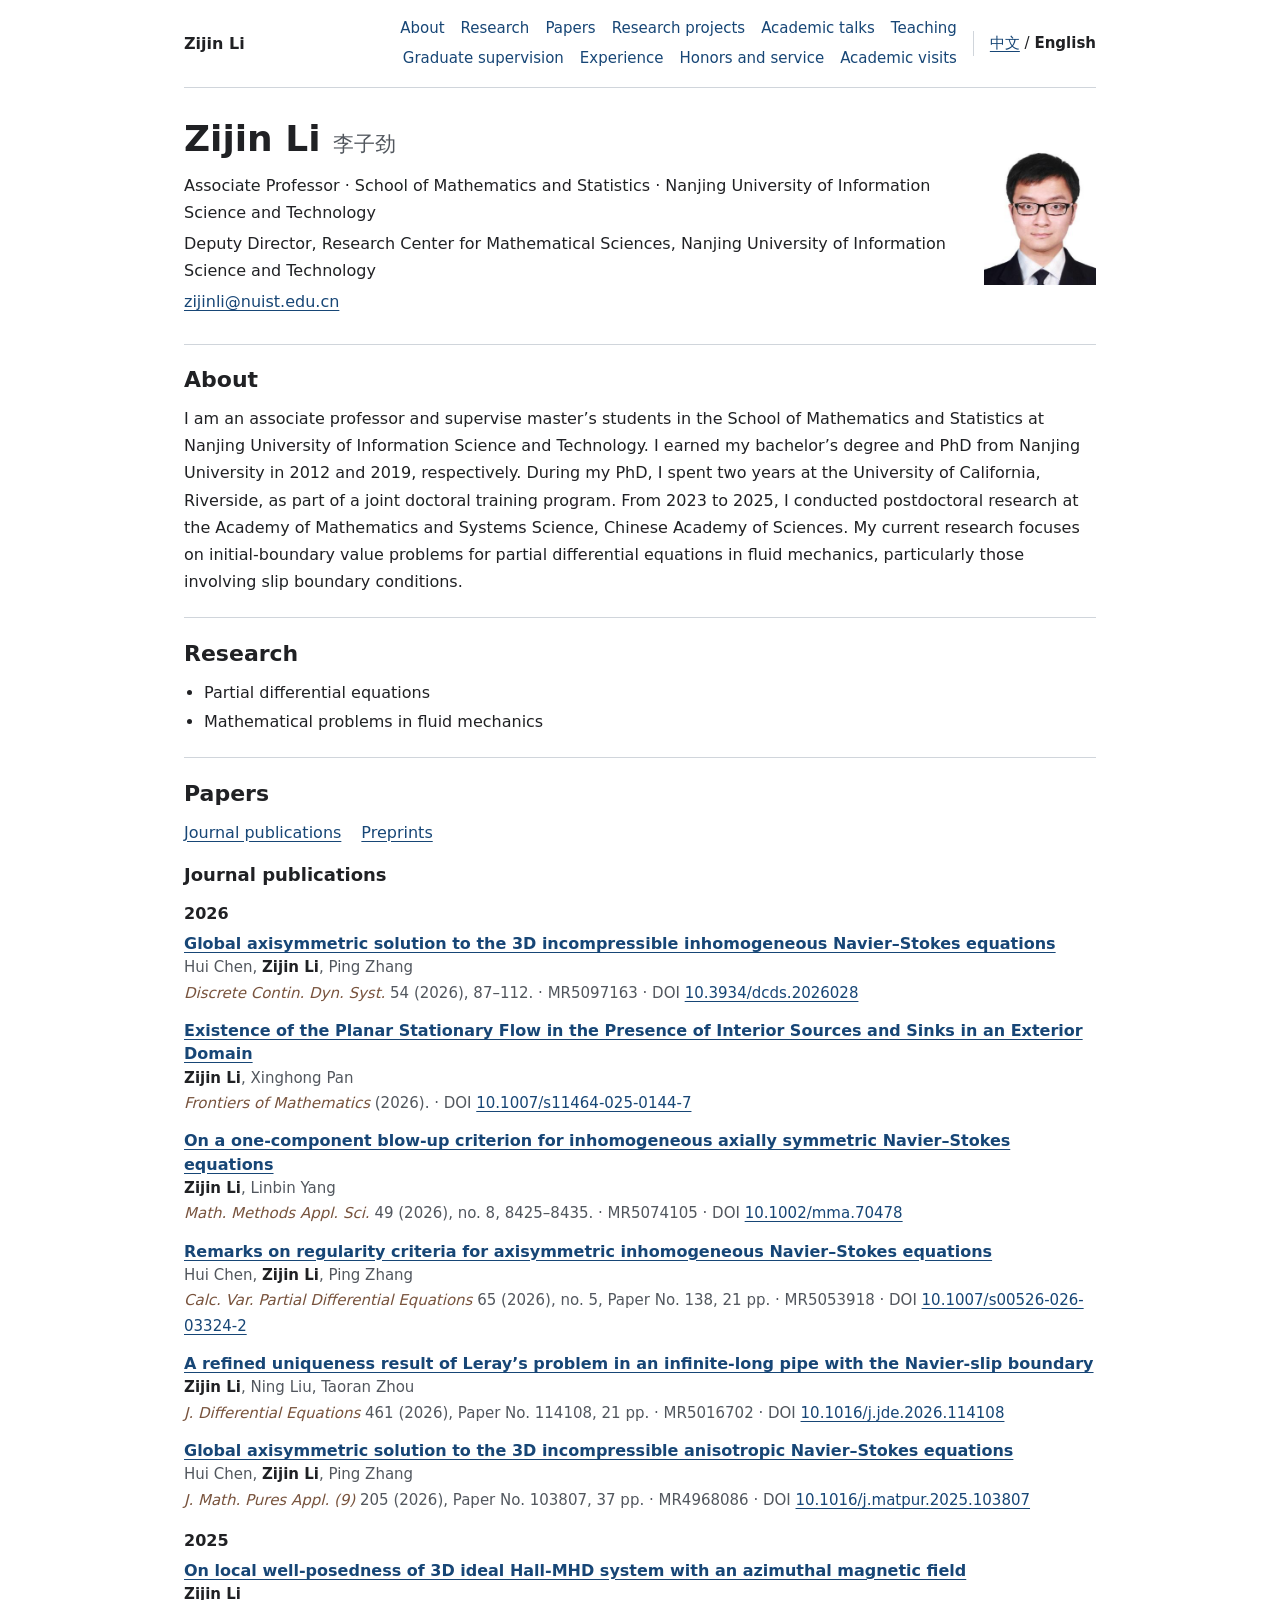
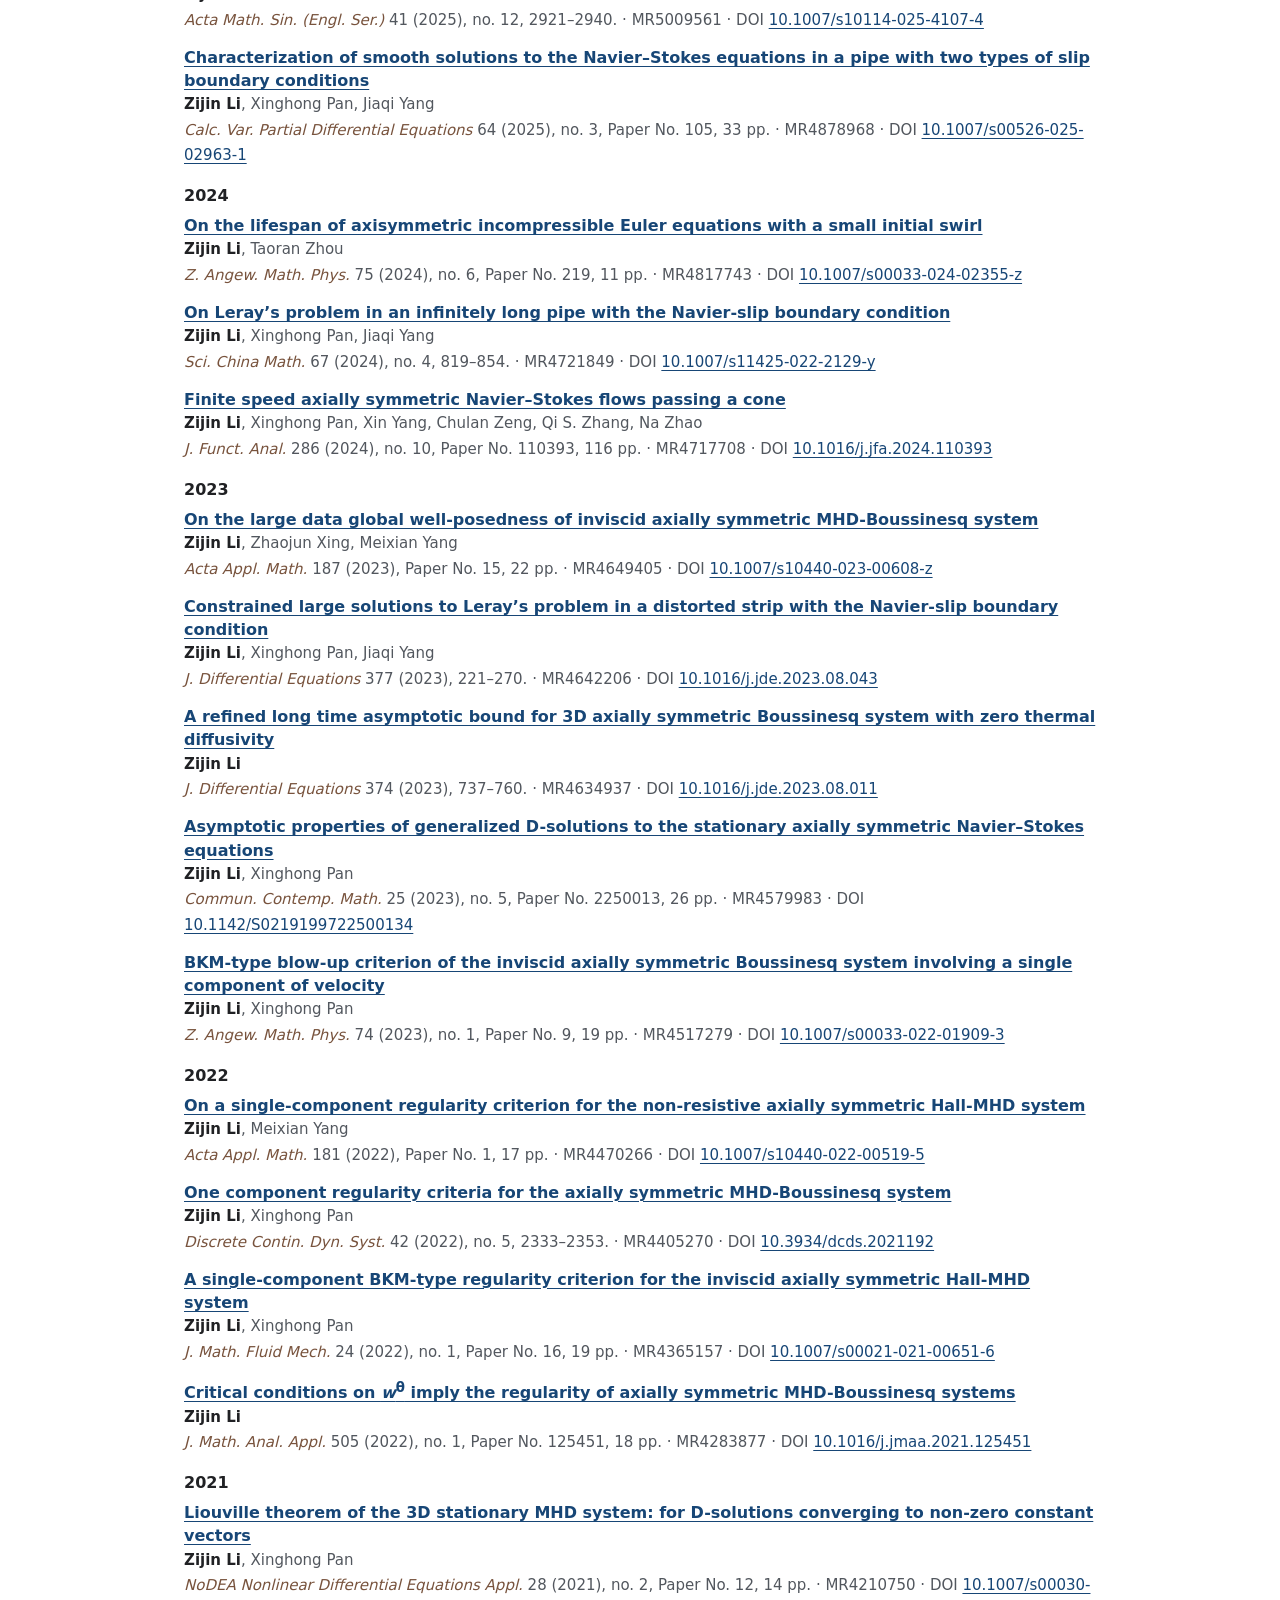
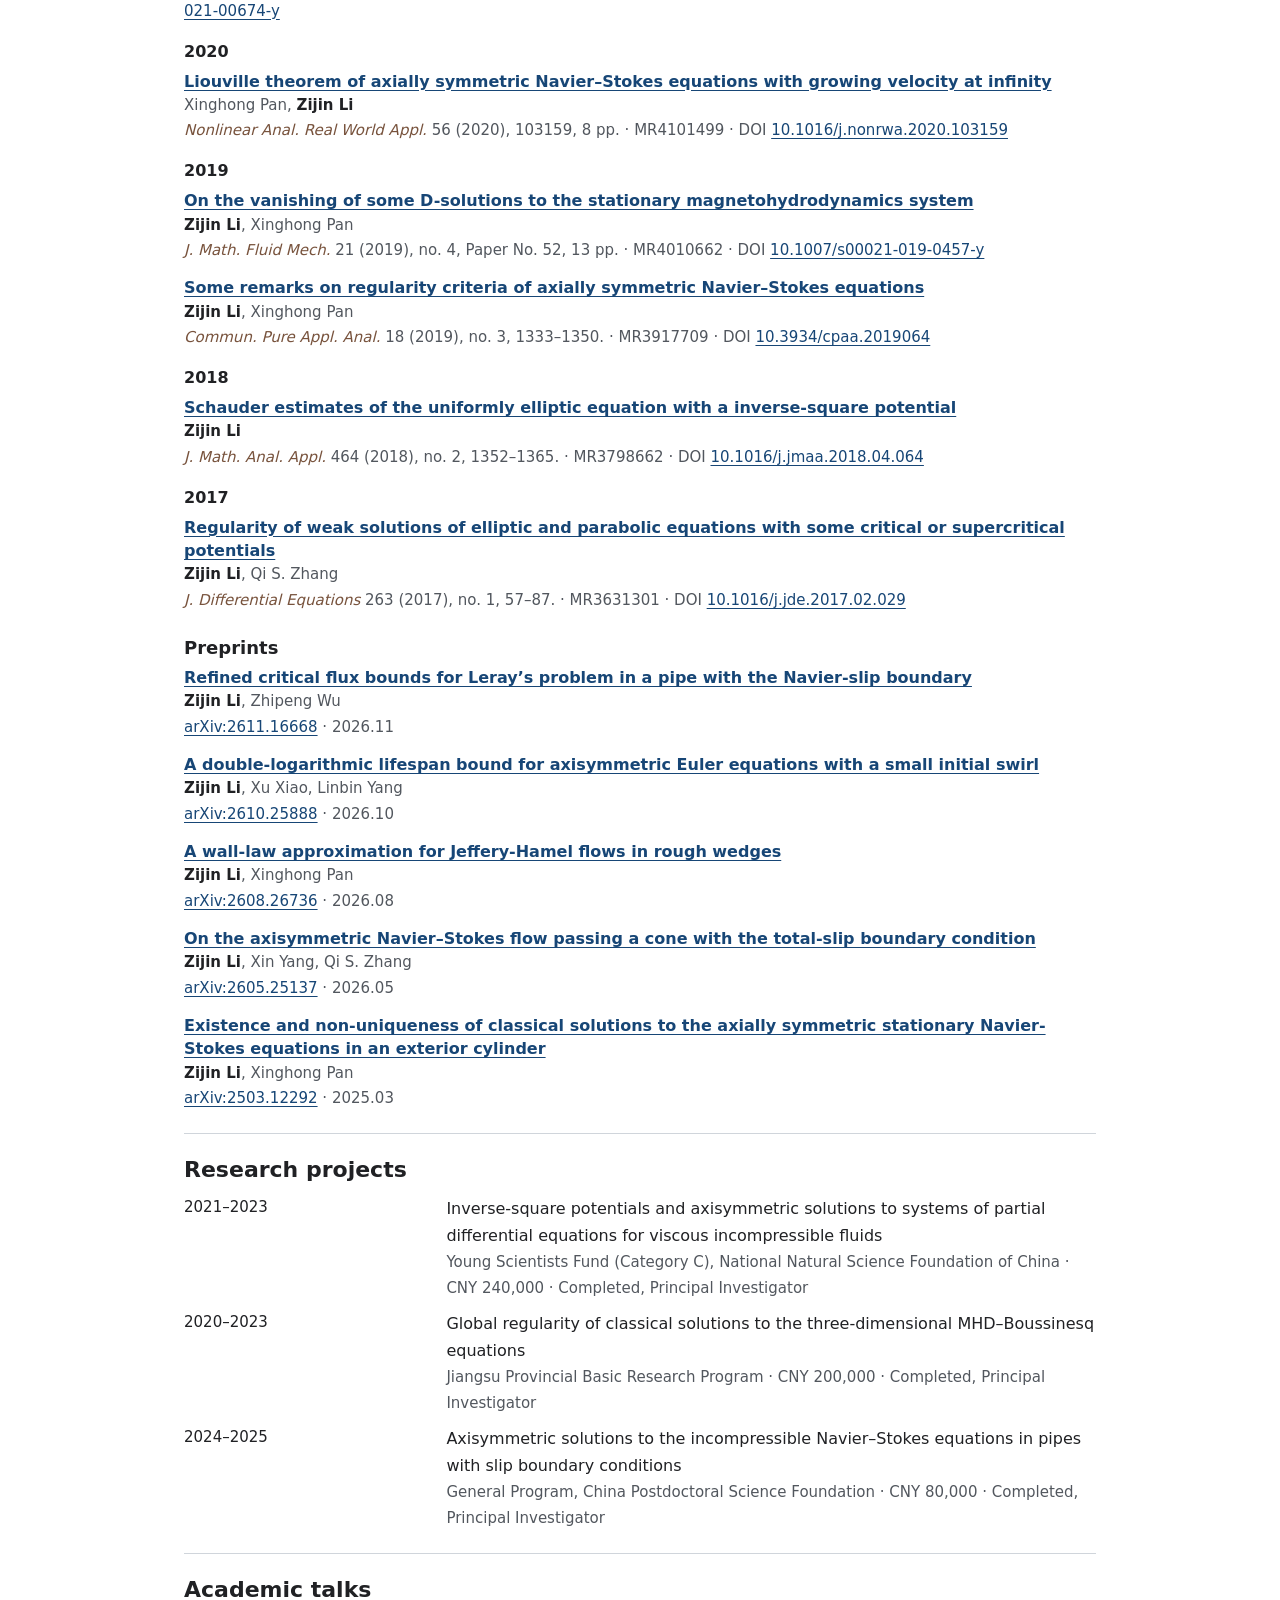
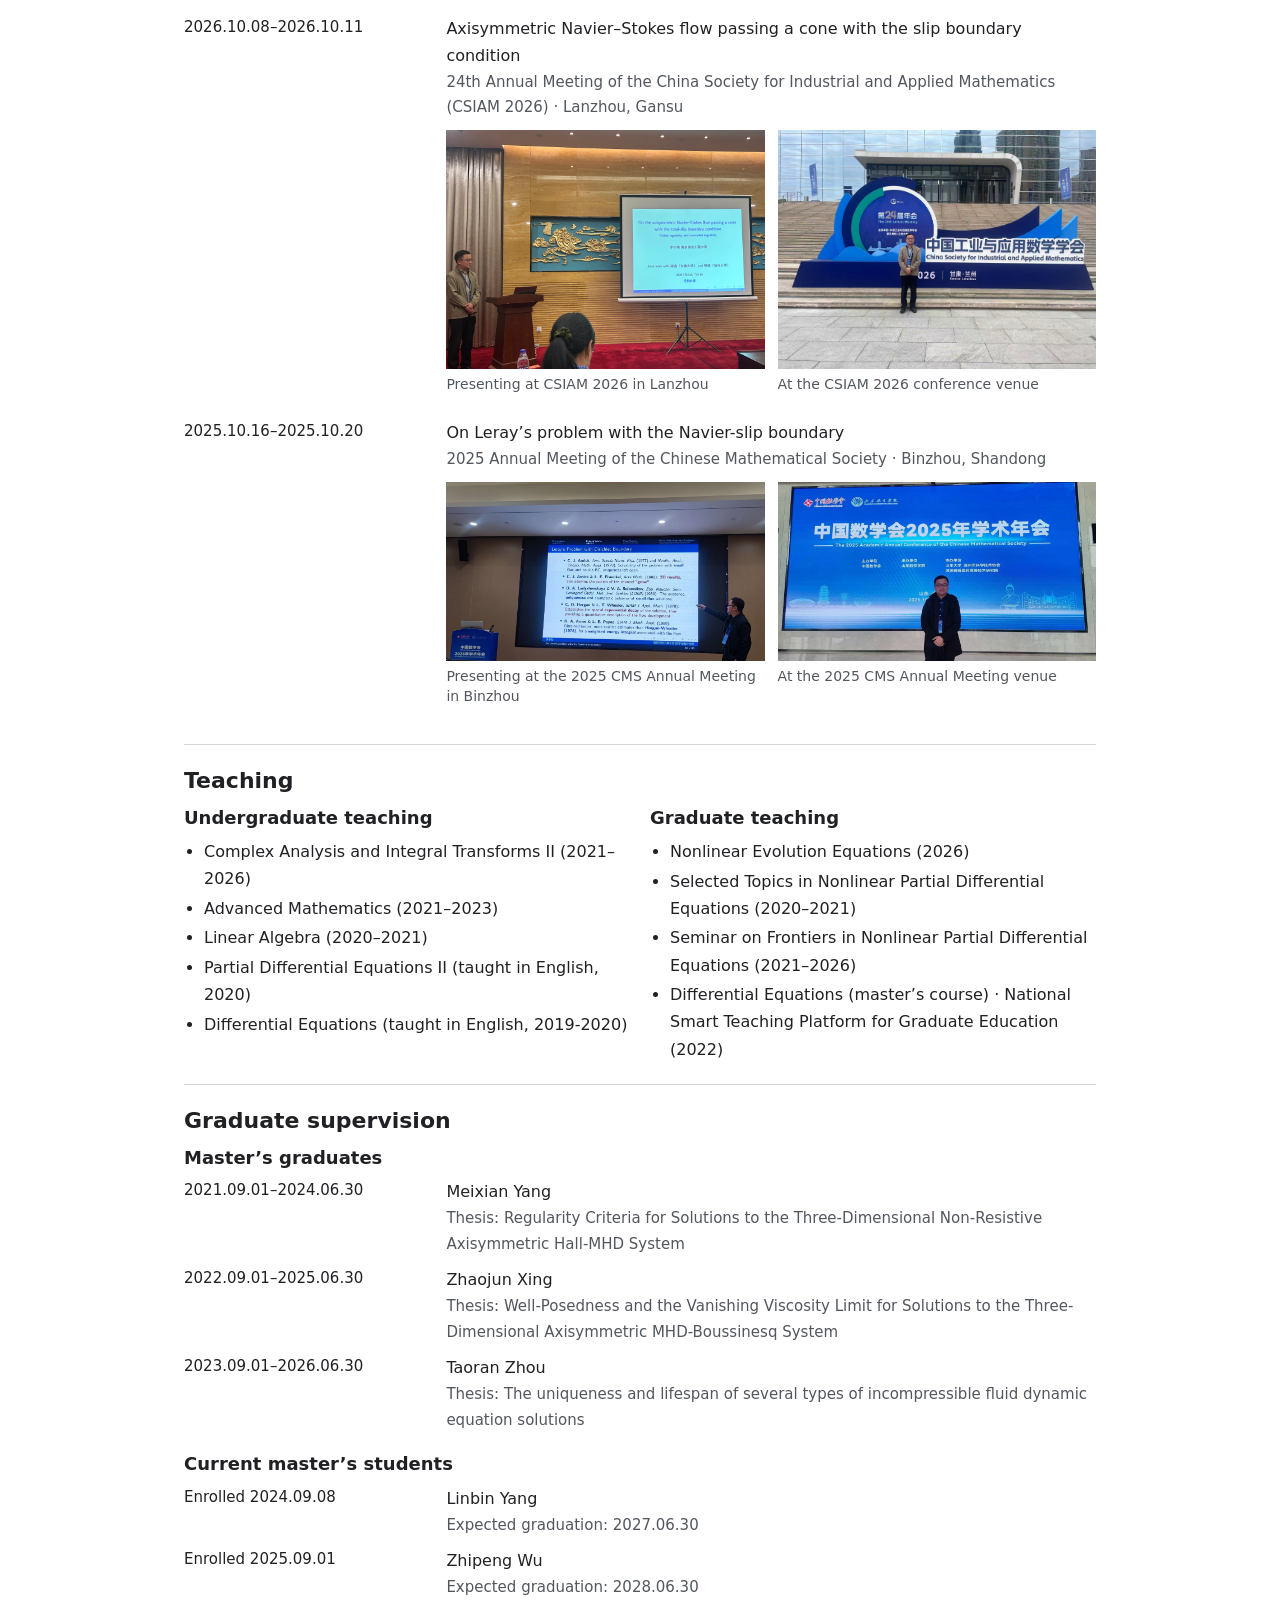
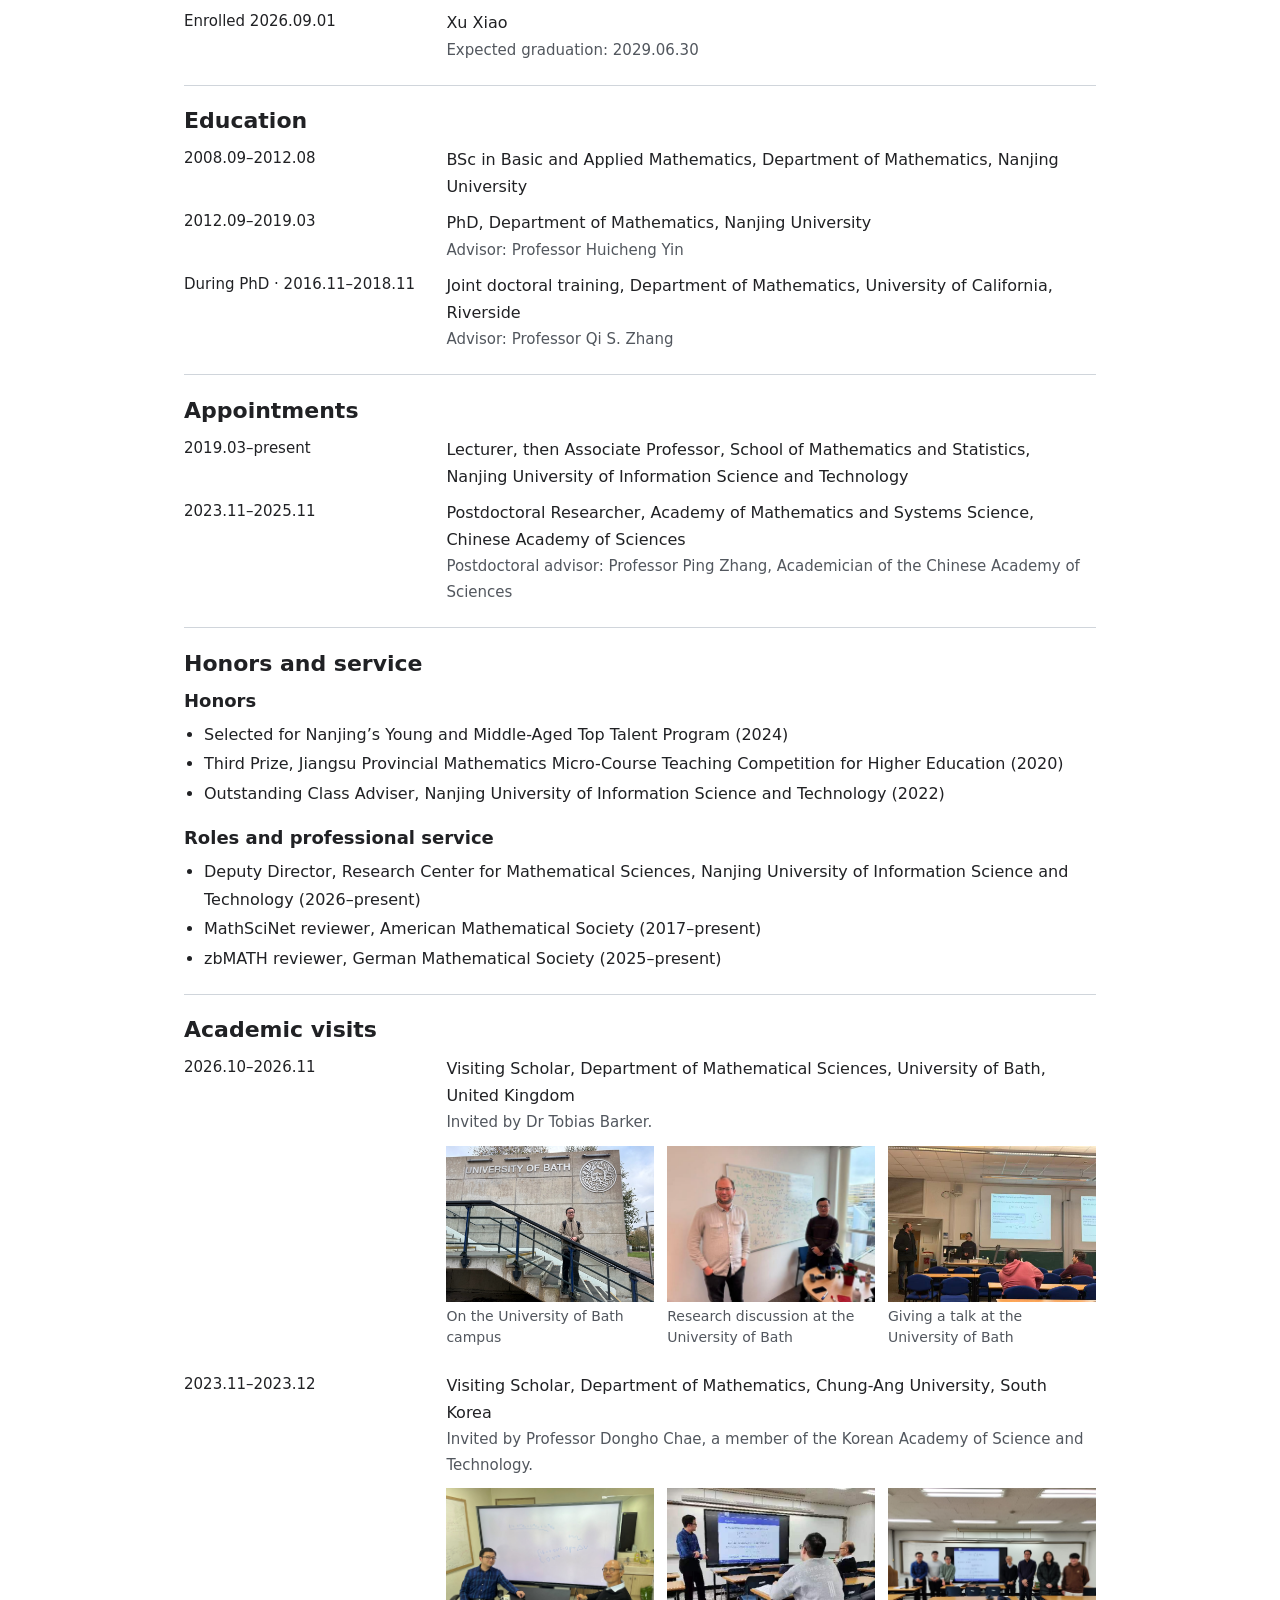
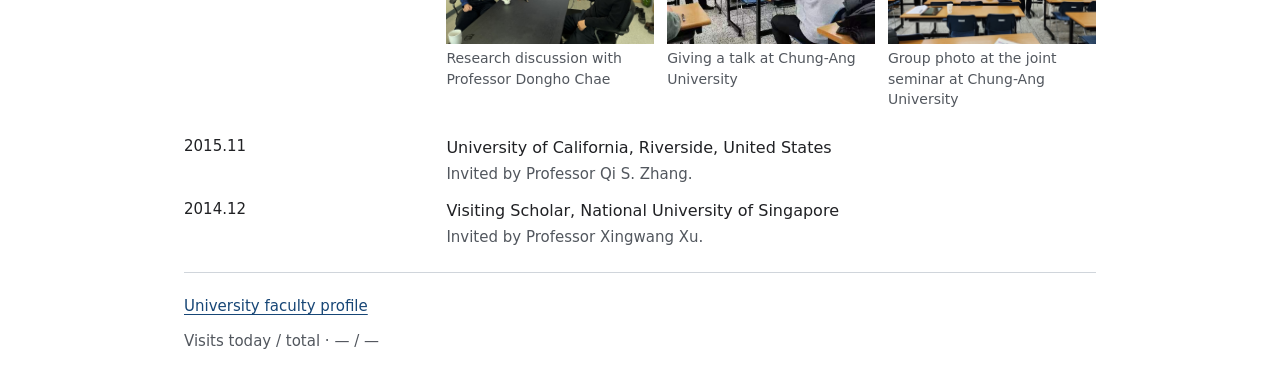
==== commit c3fbab6c: "Add files via upload" ====
--- a/index.html
+++ b/index.html
@@ -454,7 +454,35 @@
     </li>
   </ul>
     </section>
-    <footer><a href="https://faculty.nuist.edu.cn/zijinli/zh_CN/index.htm">University faculty profile</a></footer>
+    <footer>
+      <a href="https://faculty.nuist.edu.cn/zijinli/zh_CN/index.htm">University faculty profile</a>
+      <p class="visit-counter">
+        <span>Visits today / total · — / —</span>
+        <img hidden alt="Visits today / total" height="20" referrerpolicy="no-referrer">
+      </p>
+    </footer>
   </main>
+  <script type="module">
+    const site = new URL('.', window.location.href);
+    if (site.protocol === 'https:') {
+      const counter = document.querySelector('.visit-counter');
+      const badge = counter.querySelector('img');
+      const url = new URL('https://hits.sh/');
+      // Both language pages live in the same directory and share one counter.
+      url.pathname = '/' + site.hostname + site.pathname.slice(0, -1) + '.svg';
+      url.search = new URLSearchParams({
+        view: 'today-total',
+        style: 'flat-square',
+        label: badge.alt,
+        color: '78533d',
+        labelColor: '52575e',
+      });
+      badge.addEventListener('load', () => {
+        counter.querySelector('span').hidden = true;
+        badge.hidden = false;
+      }, { once: true });
+      badge.src = url.href;
+    }
+  </script>
 </body>
 </html>
--- a/styles.css
+++ b/styles.css
@@ -68,6 +68,7 @@
 .paper p { margin: 0; }
 .paper-title { font-weight: 570; line-height: 1.45; }
 .paper-authors, .paper-citation, .timeline-note { color: var(--muted); font-size: .9375rem; }
+.paper-citation cite { color: #78533d; }
 .paper-authors strong { color: #202124; }
 .doi { overflow-wrap: anywhere; }
 
@@ -76,8 +77,13 @@
 .timeline li + li { margin-top: .55rem; }
 .timeline .date { font-variant-numeric: tabular-nums; font-size: .9375rem; }
 .timeline-note { margin: .06rem 0 0; }
-.supervision h3 { margin-bottom: .55rem; }
-.supervision .timeline + h3 { margin-top: 1.2rem; }
+.grouped-section > h3 { margin-bottom: .55rem; }
+.grouped-section > ul + h3 { margin-top: 1.2rem; }
+.teaching-columns {
+  display: grid;
+  grid-template-columns: repeat(2, minmax(0, 1fr));
+  gap: 1.25rem;
+}
 
 .photo-gallery {
   display: grid;
@@ -91,8 +97,12 @@
 .photo-gallery figcaption { color: var(--muted); font-size: .875rem; line-height: 1.45; margin-top: .3rem; }
 #talks .photo-gallery img { aspect-ratio: auto; }
 footer { font-size: .9375rem; }
+.visit-counter { margin: .55rem 0 0; color: var(--muted); }
+.visit-counter img { max-width: 100%; height: 20px; vertical-align: middle; }
 
 @media (max-width: 44rem) {
+  html[lang="en"] .teaching-columns { grid-template-columns: 1fr; }
+  html[lang="zh-CN"] .teaching-columns { gap: .8rem; }
   .site-header { grid-template-columns: minmax(0, 1fr) auto; gap: .45rem .75rem; }
   .main-nav { grid-row: 2; grid-column: 1 / -1; justify-content: flex-start; }
   .languages { grid-row: 1; grid-column: 2; border: 0; padding: 0; }
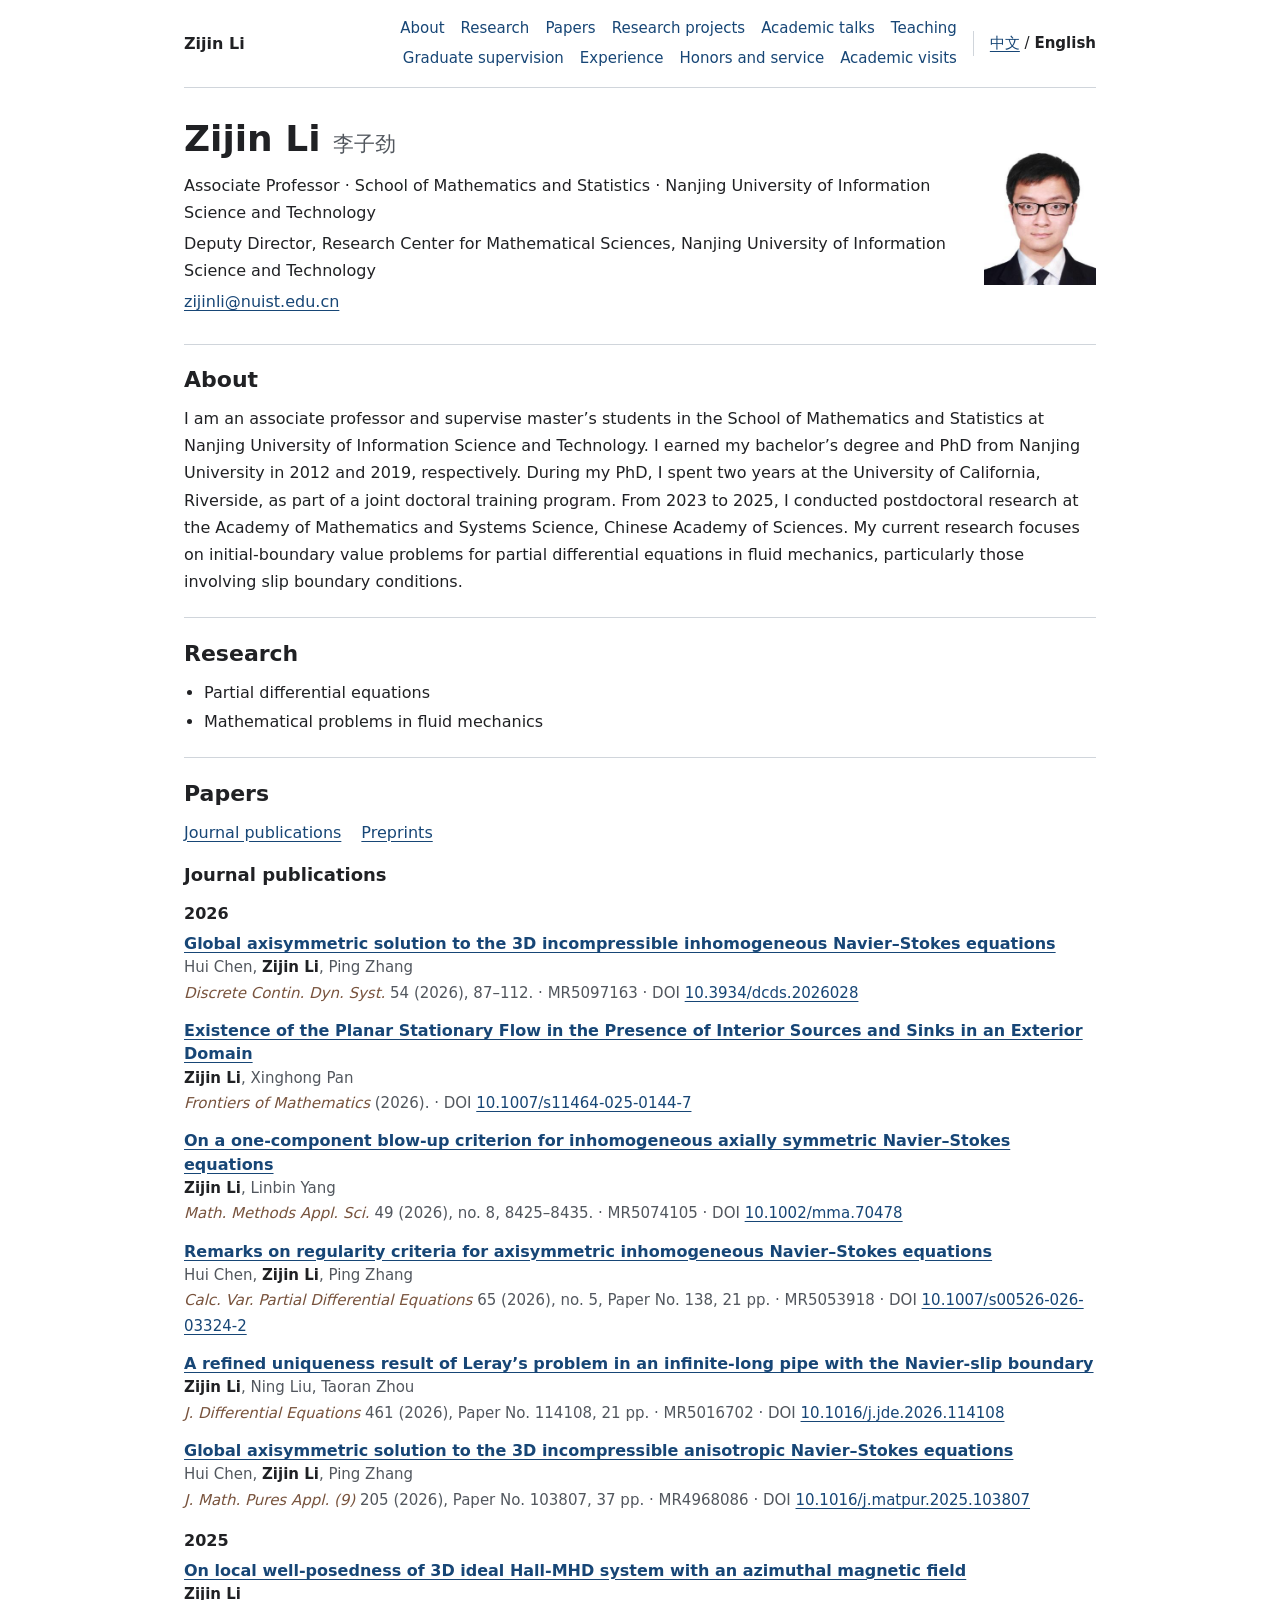
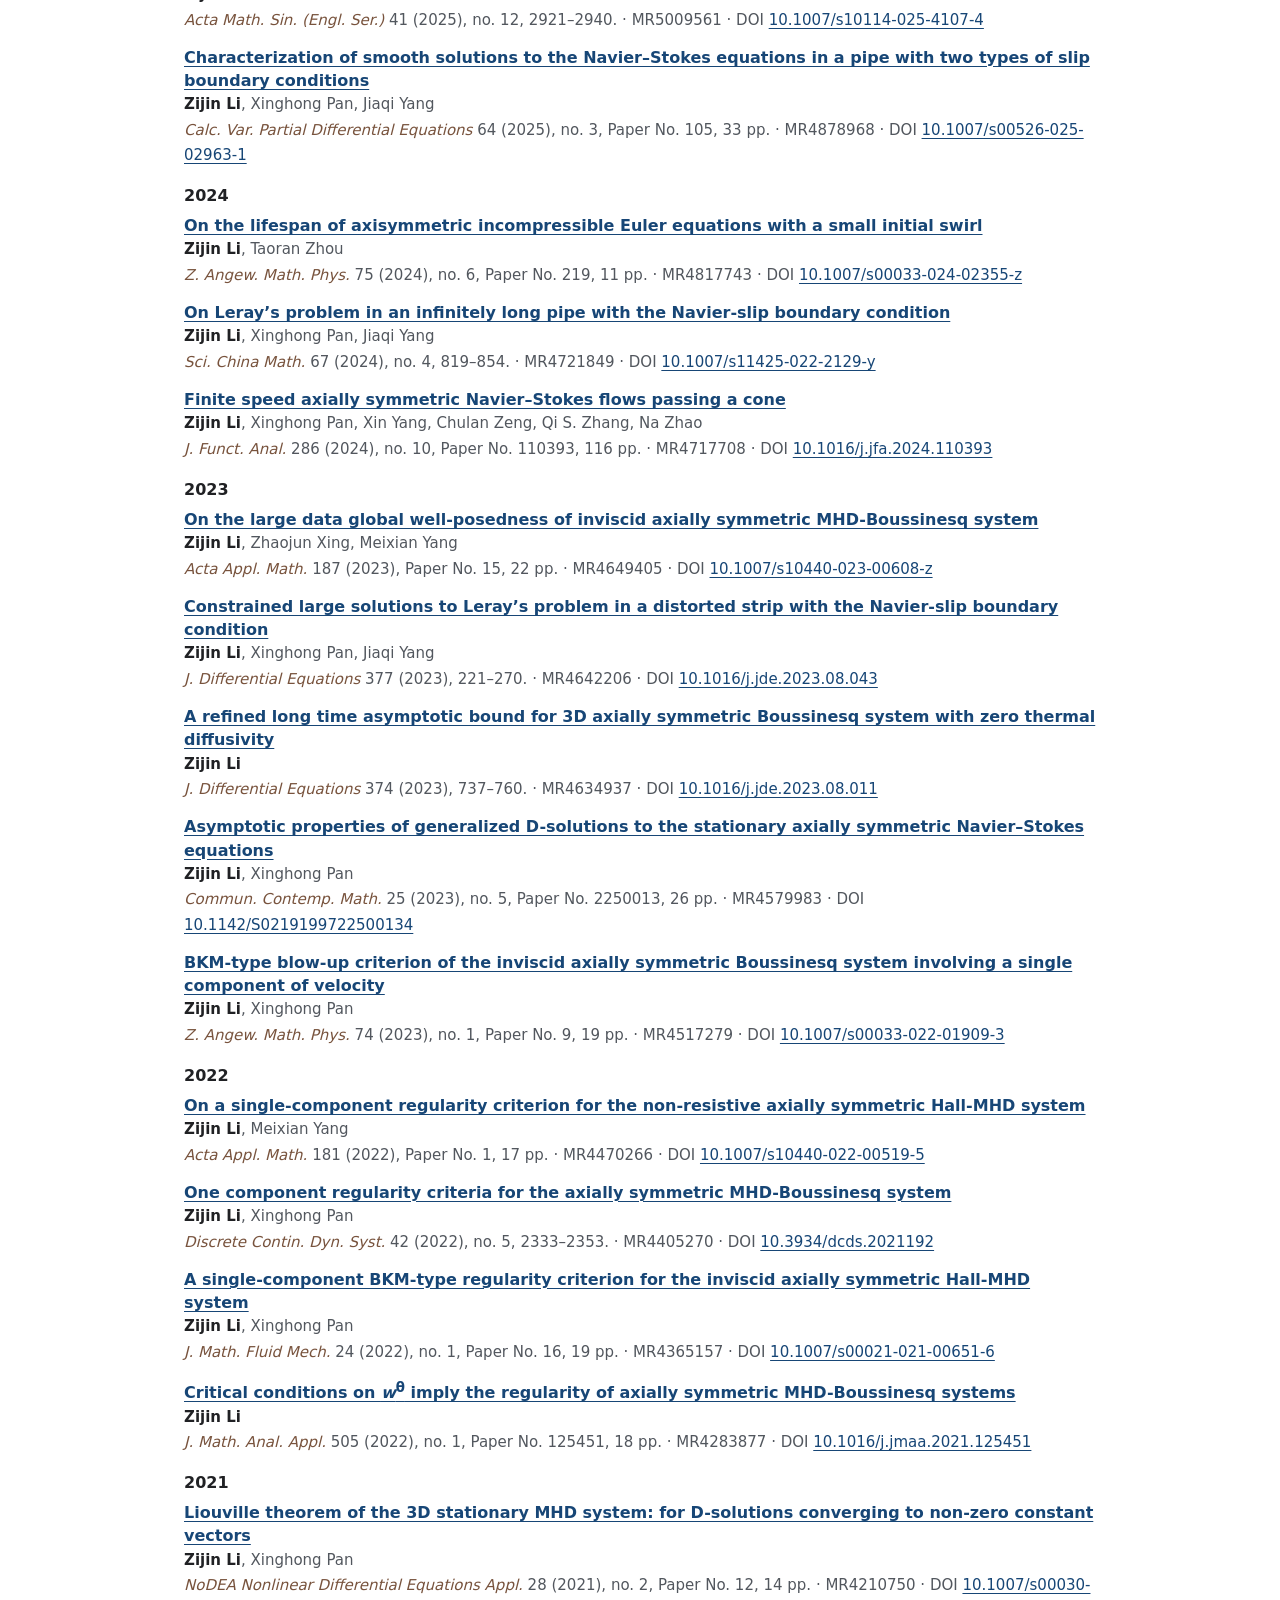
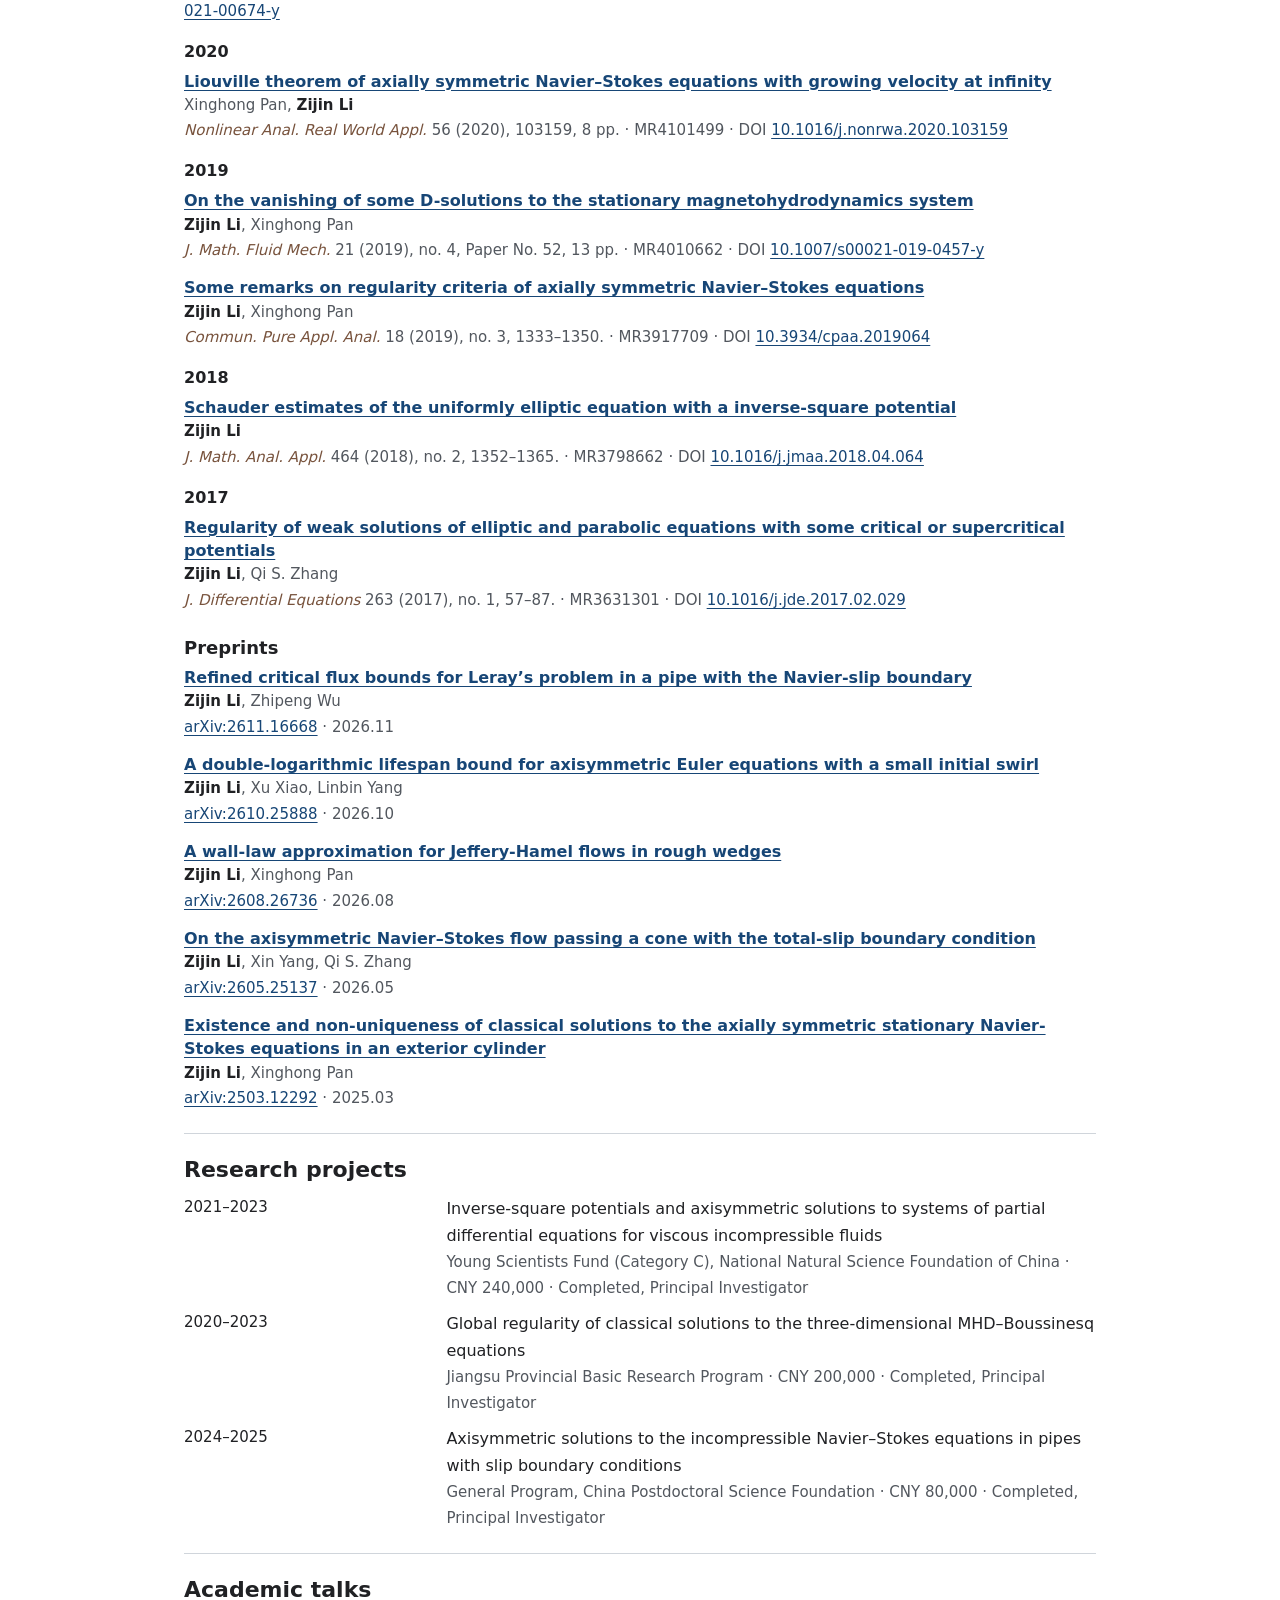
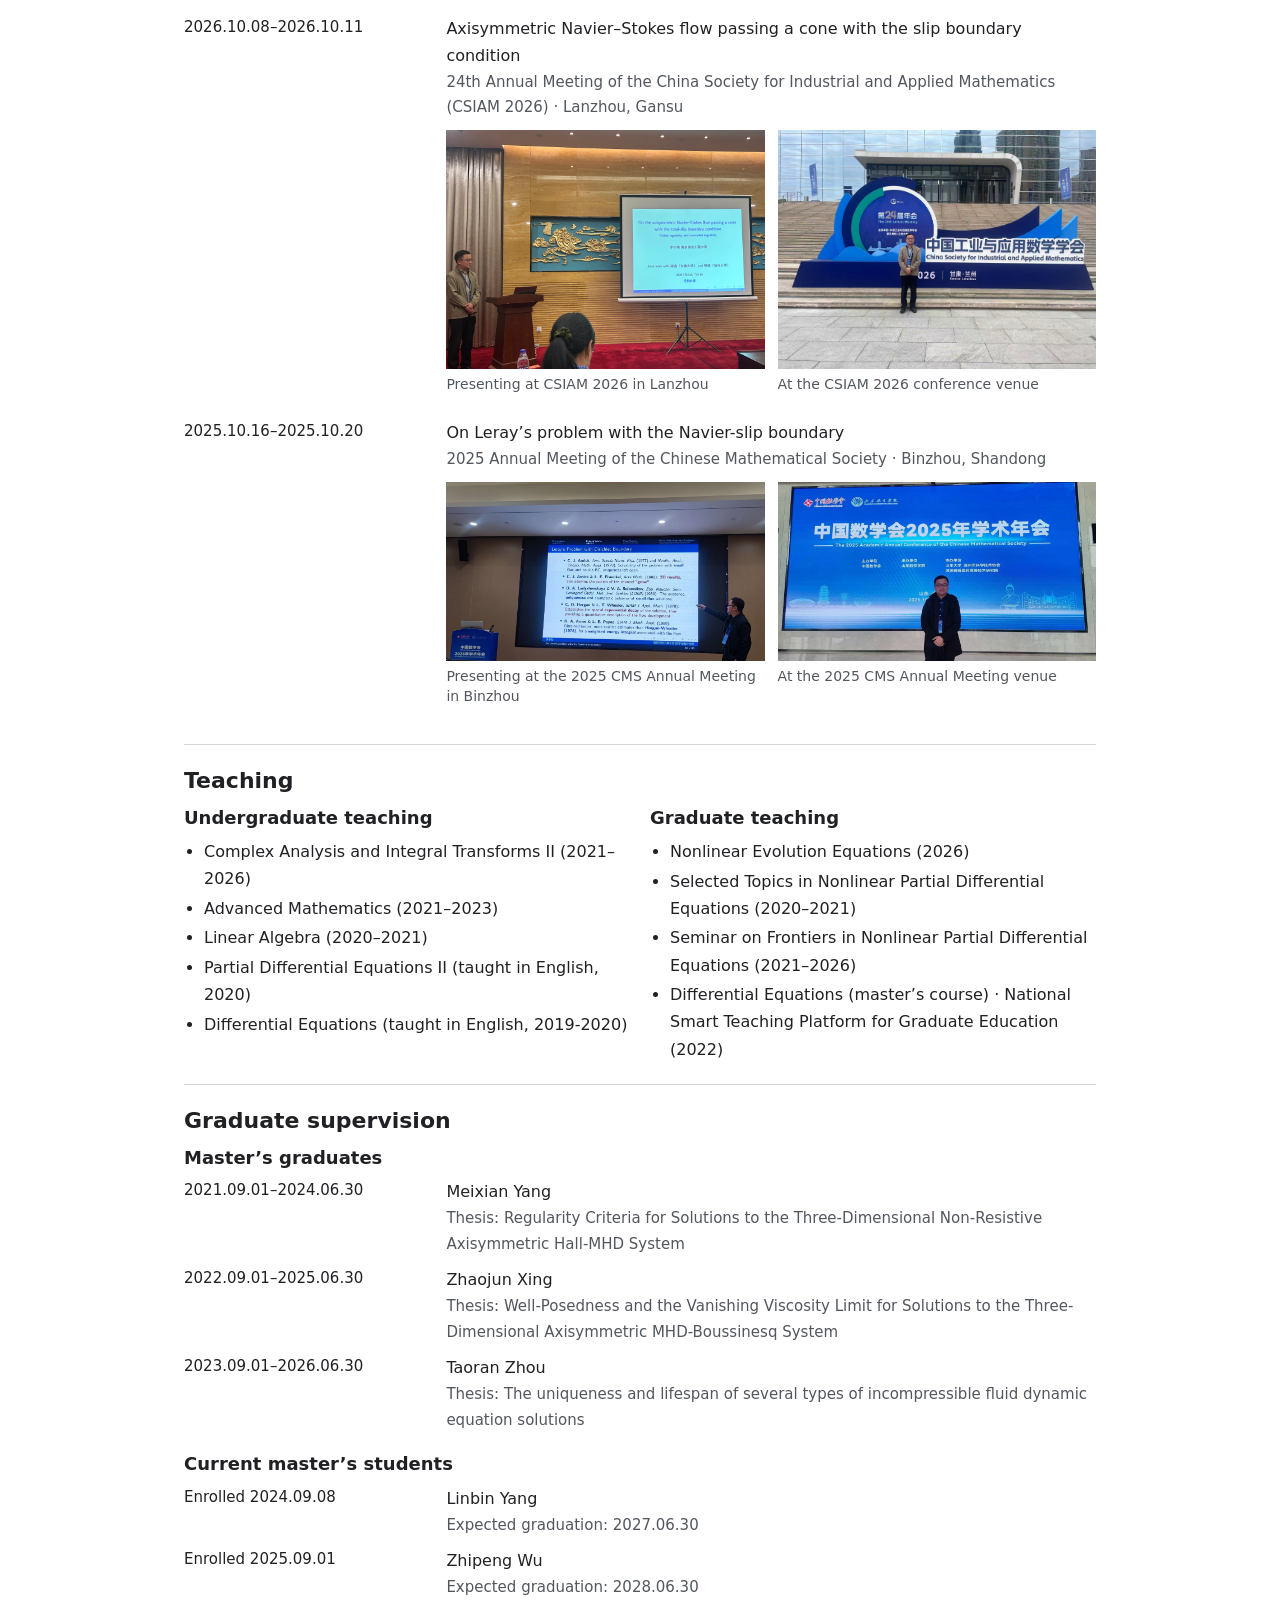
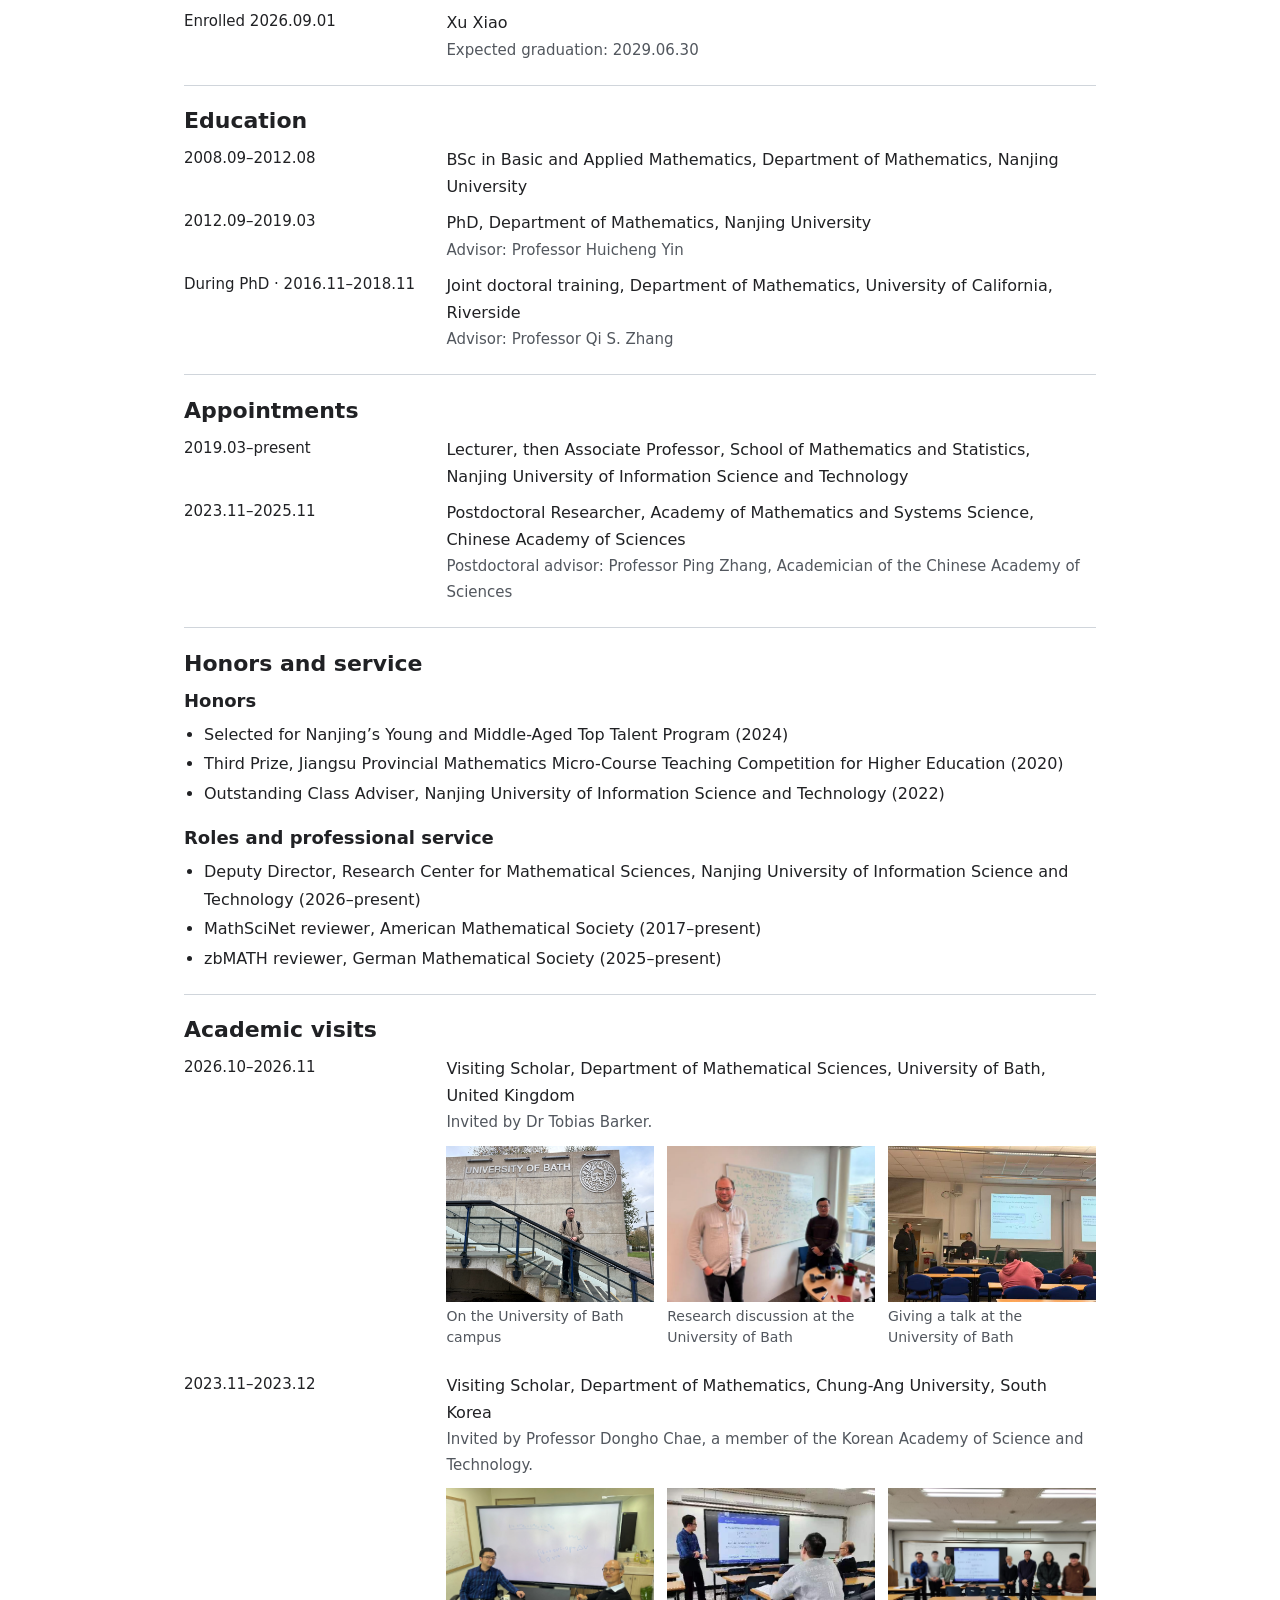
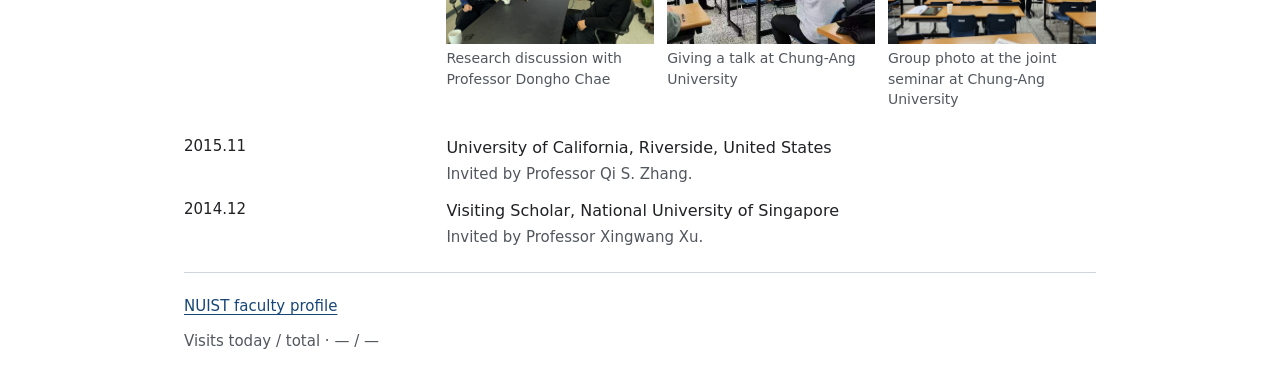
==== commit 2338c760: "Add files via upload" ====
--- a/index.html
+++ b/index.html
@@ -455,7 +455,7 @@
   </ul>
     </section>
     <footer>
-      <a href="https://faculty.nuist.edu.cn/zijinli/zh_CN/index.htm">University faculty profile</a>
+      <a href="https://faculty.nuist.edu.cn/zijinli/zh_CN/index.htm">NUIST faculty profile</a>
       <p class="visit-counter">
         <span>Visits today / total · — / —</span>
         <img hidden alt="Visits today / total" height="20" referrerpolicy="no-referrer">
@@ -472,6 +472,7 @@
       url.pathname = '/' + site.hostname + site.pathname.slice(0, -1) + '.svg';
       url.search = new URLSearchParams({
         view: 'today-total',
+        extraCount: '8926',
         style: 'flat-square',
         label: badge.alt,
         color: '78533d',
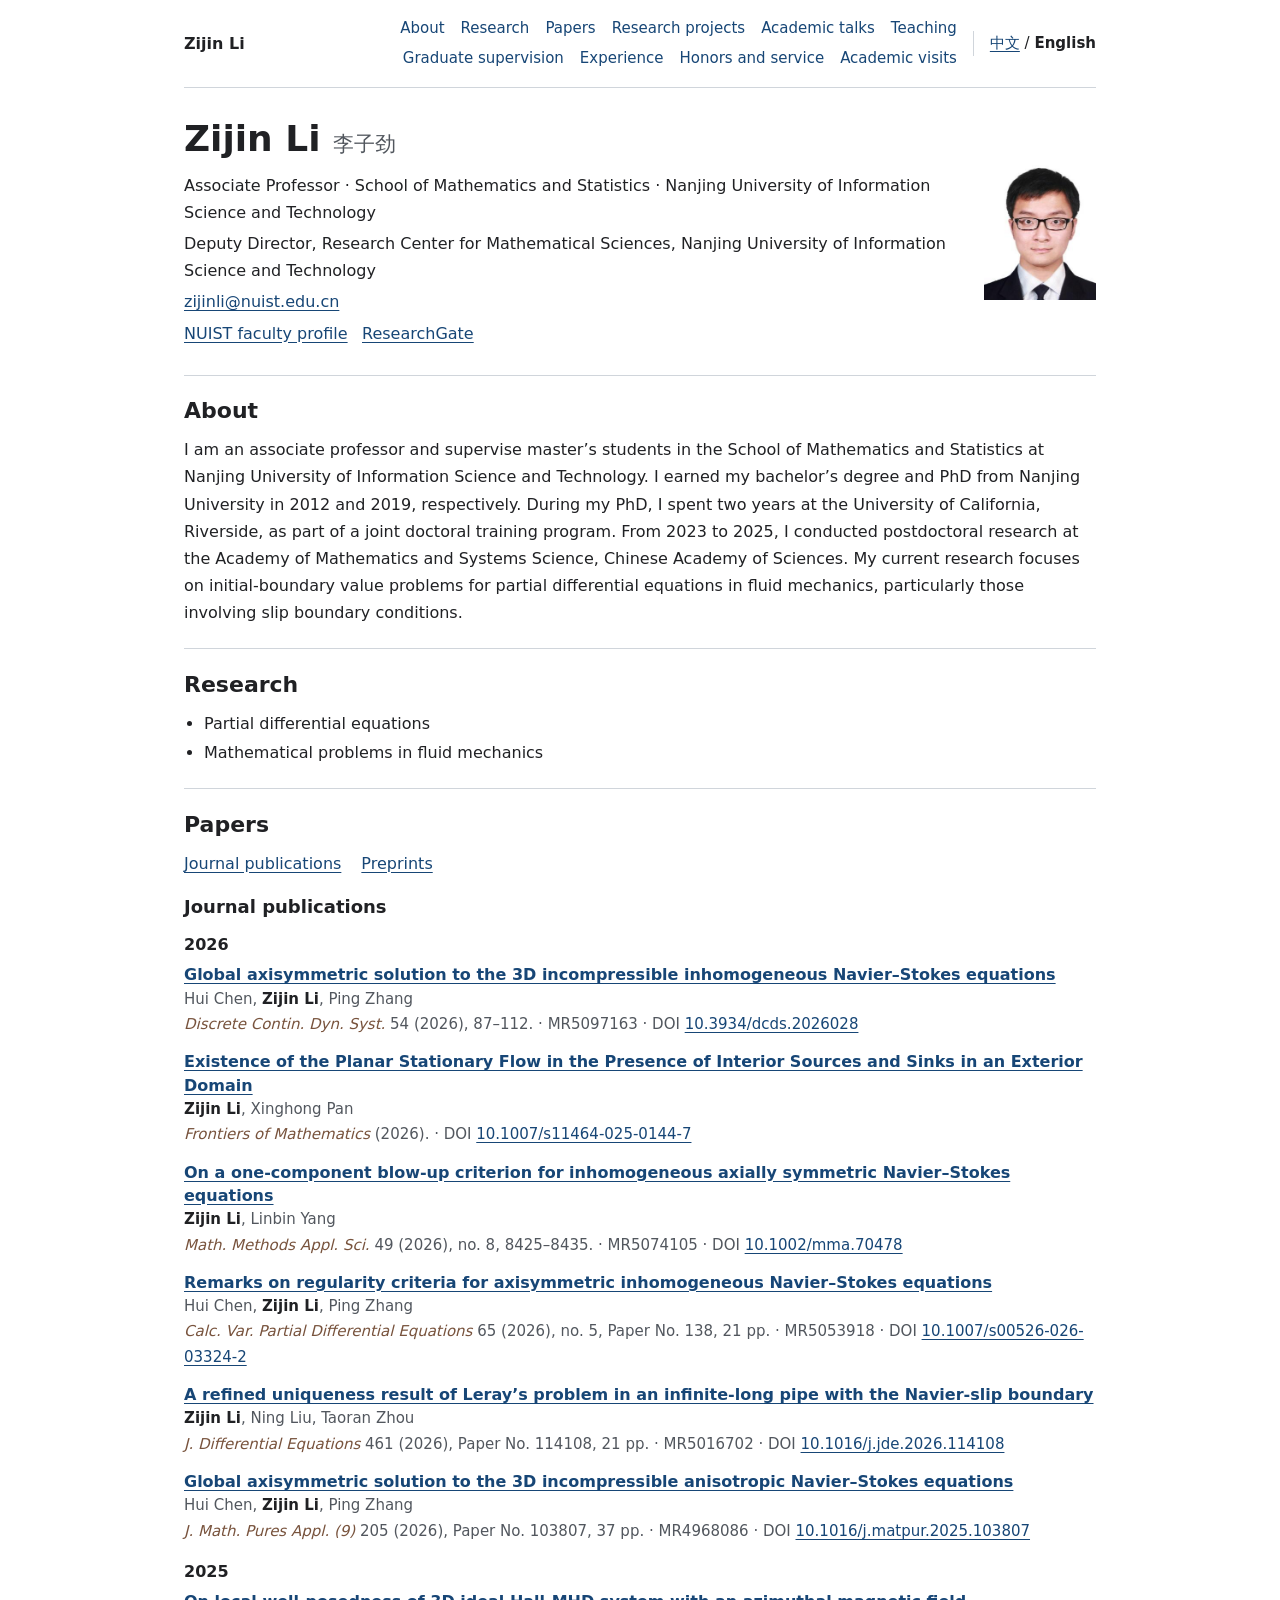
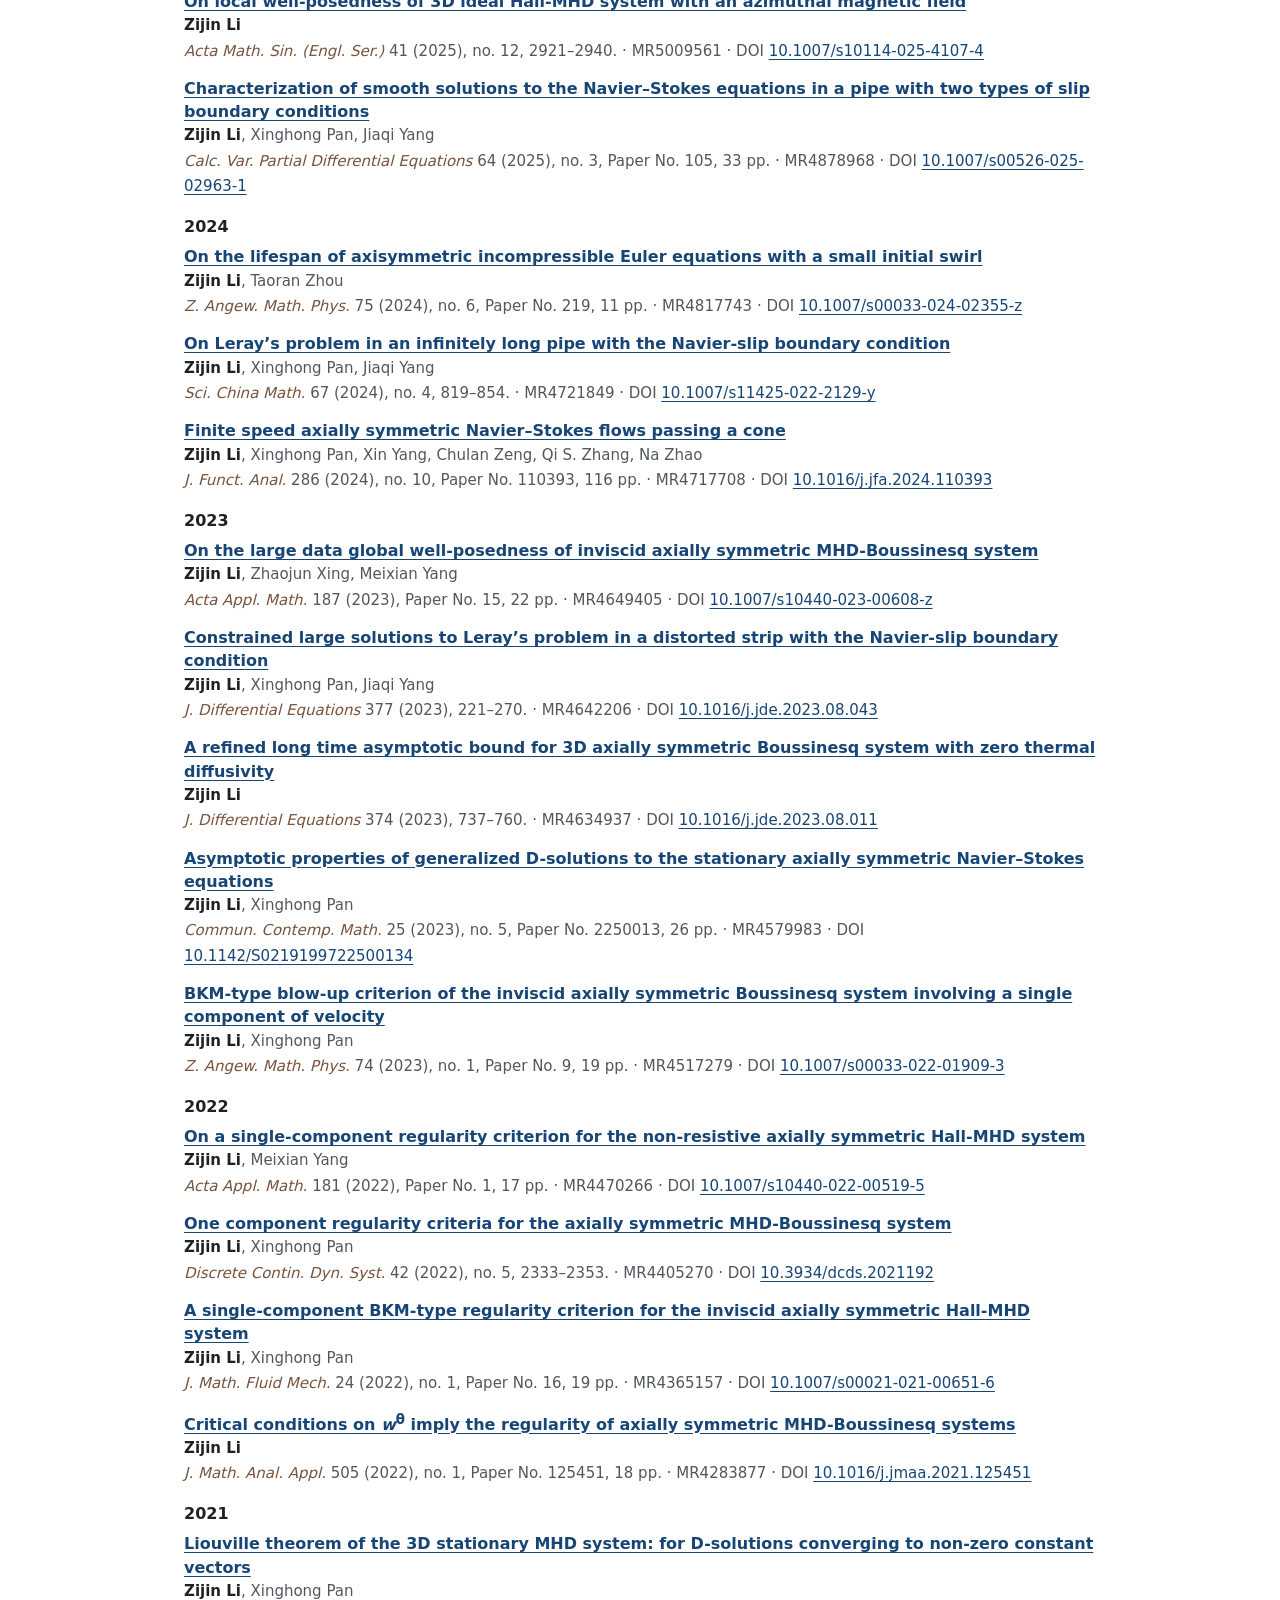
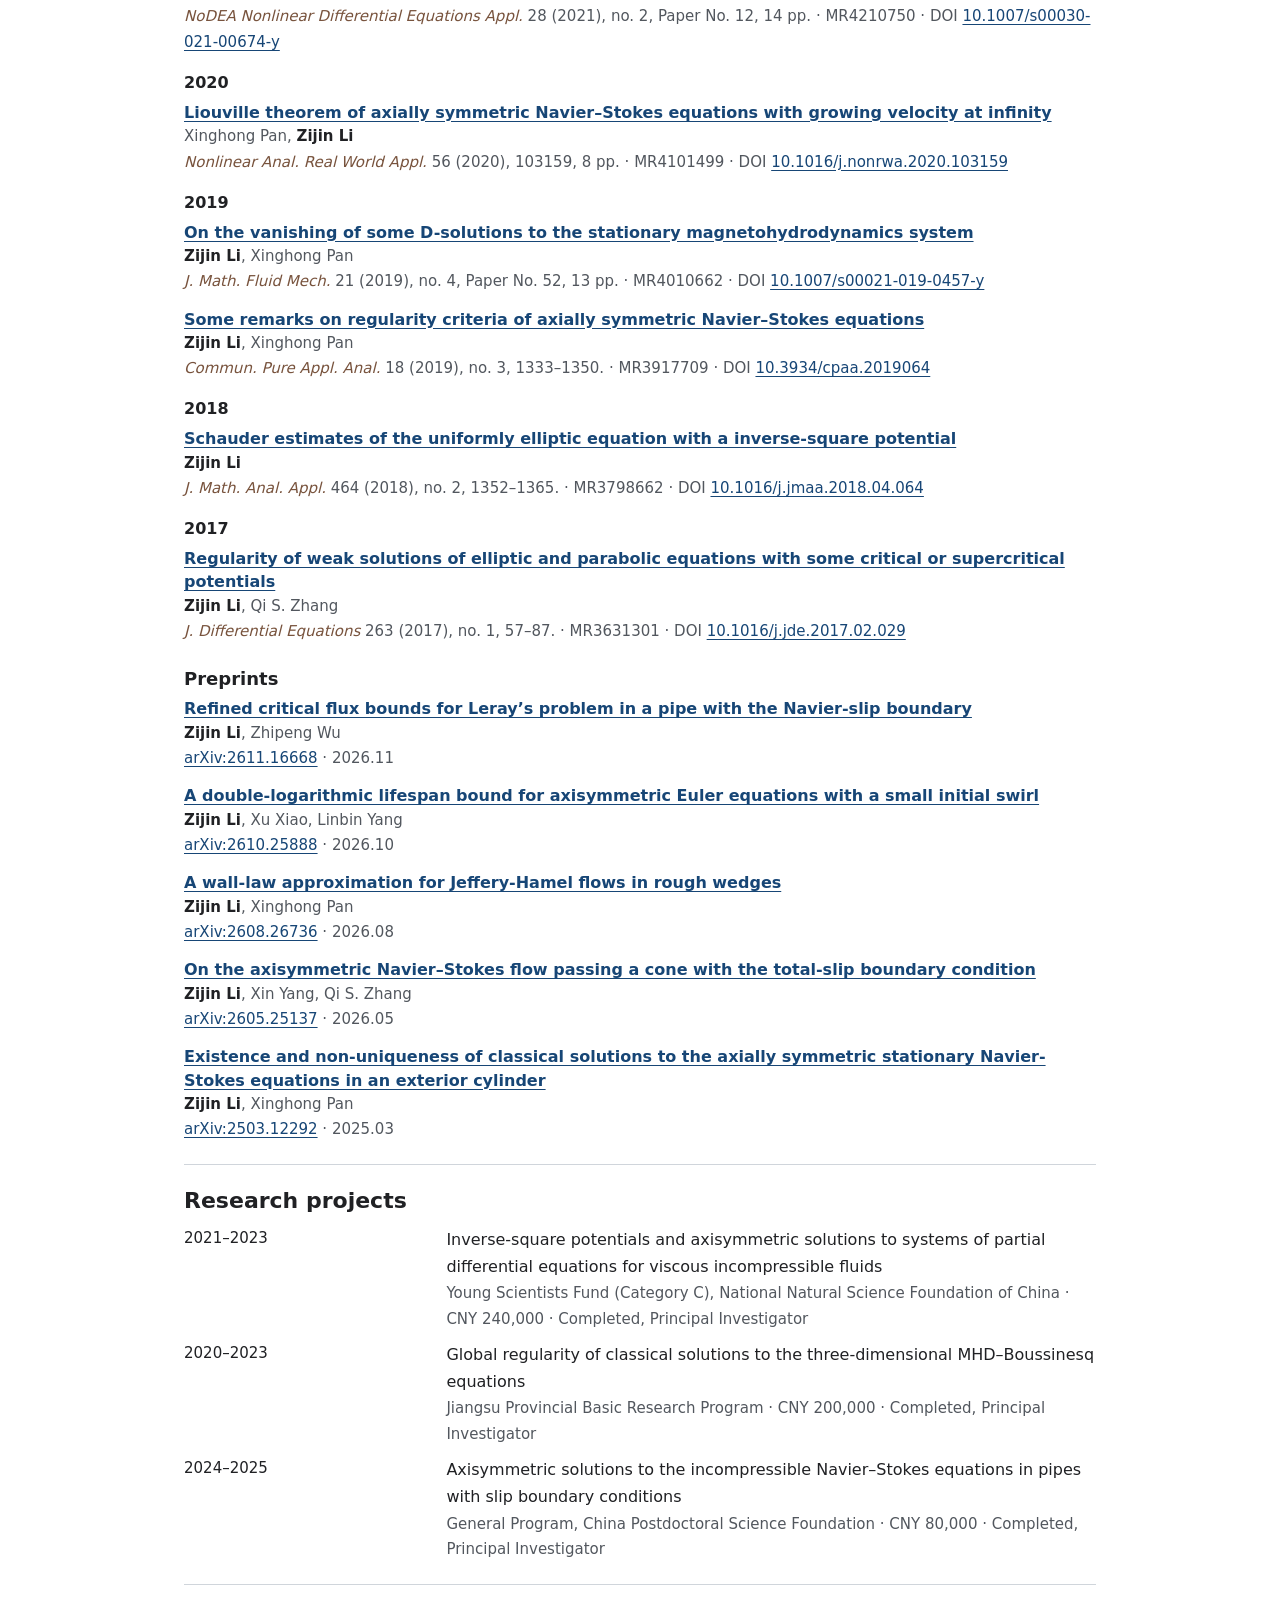
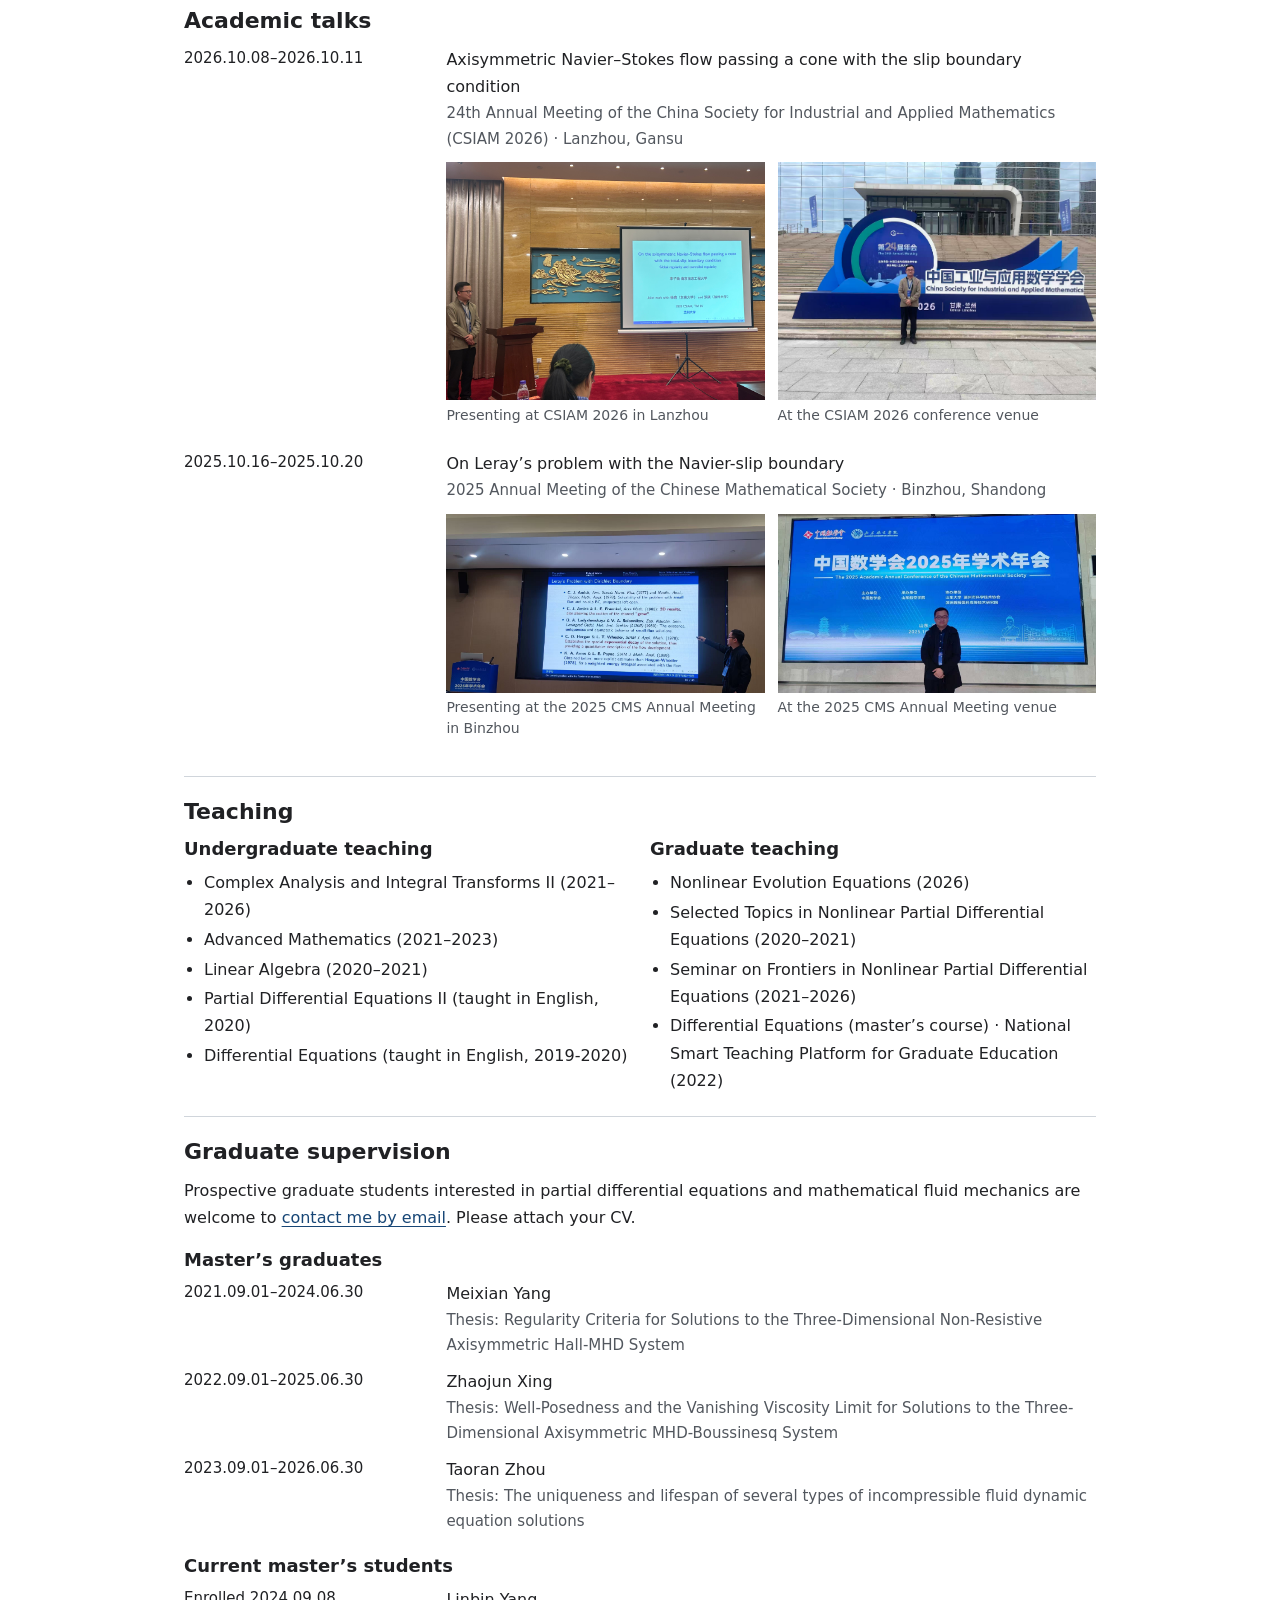
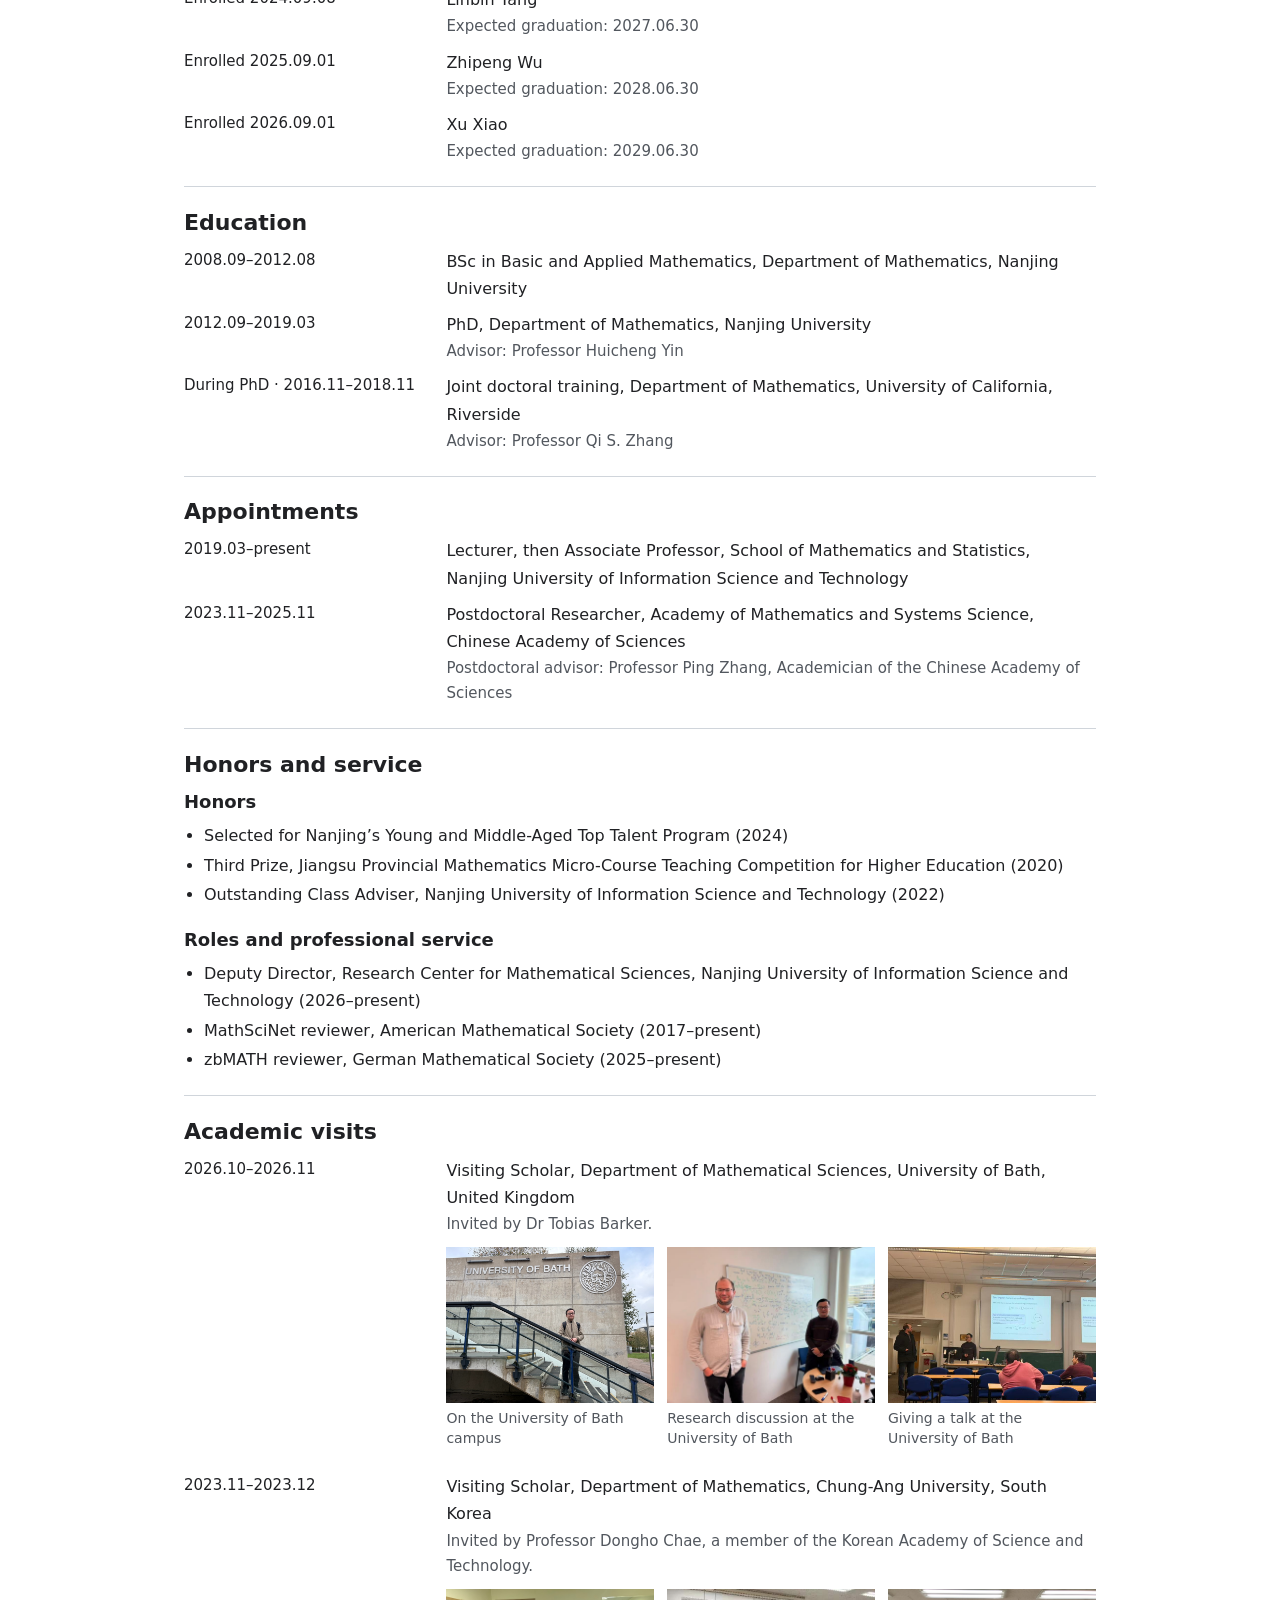
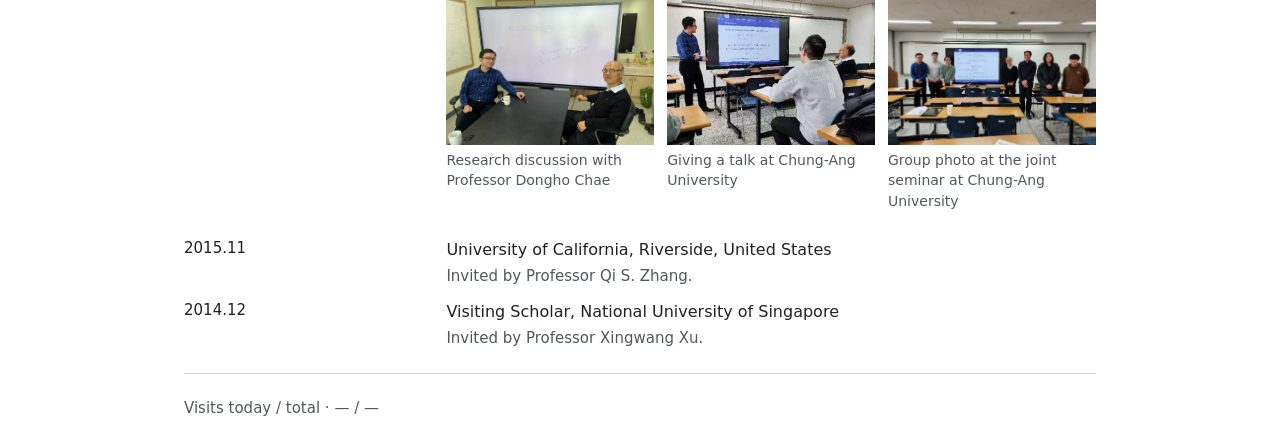
==== commit 7e945de6: "Add files via upload" ====
--- a/index.html
+++ b/index.html
@@ -32,6 +32,10 @@
         <p>Associate Professor · School of Mathematics and Statistics · Nanjing University of Information Science and Technology</p>
         <p>Deputy Director, Research Center for Mathematical Sciences, Nanjing University of Information Science and Technology</p>
         <p><a href="mailto:zijinli@nuist.edu.cn">zijinli@nuist.edu.cn</a></p>
+        <p class="profile-links">
+          <a href="https://faculty.nuist.edu.cn/zijinli/en/index.htm" target="_blank" rel="noopener">NUIST faculty profile</a>
+          <a href="https://www.researchgate.net/profile/Zijin-Li-4" target="_blank" rel="noopener">ResearchGate</a>
+        </p>
       </div>
       <img src="profile.jpg" alt="Zijin Li" width="262" height="323">
     </div>
@@ -302,6 +306,7 @@
     </section>
     <section id="supervision" class="grouped-section">
       <h2>Graduate supervision</h2>
+      <p class="supervision-contact">Prospective graduate students interested in partial differential equations and mathematical fluid mechanics are welcome to <a href="mailto:zijinli@nuist.edu.cn">contact me by email</a>. Please attach your CV.</p>
       <h3>Master’s graduates</h3>
       <ul class="timeline">
     <li>
@@ -455,7 +460,6 @@
   </ul>
     </section>
     <footer>
-      <a href="https://faculty.nuist.edu.cn/zijinli/zh_CN/index.htm">NUIST faculty profile</a>
       <p class="visit-counter">
         <span>Visits today / total · — / —</span>
         <img hidden alt="Visits today / total" height="20" referrerpolicy="no-referrer">
@@ -463,6 +467,30 @@
     </footer>
   </main>
   <script type="module">
+    const header = document.querySelector('.site-header');
+    const languageLink = header.querySelector('.languages a');
+    const destination = new URL(languageLink.href);
+    const sections = [...document.querySelectorAll('main > section[id], .publication-group[id]')].reverse();
+
+    function updateLanguageLink() {
+      const readingLine = header.getBoundingClientRect().bottom + 16;
+      const section = sections.find(item => item.getBoundingClientRect().top <= readingLine);
+      destination.hash = section?.id ?? '';
+      if (languageLink.href !== destination.href) languageLink.href = destination.href;
+    }
+
+    function syncHeader() {
+      document.documentElement.style.setProperty('--site-header-height', header.offsetHeight + 'px');
+      updateLanguageLink();
+    }
+
+    header.classList.add('is-sticky');
+    syncHeader();
+    new ResizeObserver(syncHeader).observe(header);
+    window.addEventListener('scroll', updateLanguageLink, { passive: true });
+    window.addEventListener('hashchange', updateLanguageLink);
+    window.addEventListener('pageshow', updateLanguageLink);
+
     const site = new URL('.', window.location.href);
     if (site.protocol === 'https:') {
       const counter = document.querySelector('.visit-counter');
--- a/styles.css
+++ b/styles.css
@@ -8,6 +8,7 @@
 }
 
 *, *::before, *::after { box-sizing: border-box; }
+html { scroll-padding-top: calc(var(--site-header-height, 0px) + .5rem); }
 body { margin: 0; }
 a { color: var(--link); text-underline-offset: .18em; }
 a:hover { text-decoration-thickness: .13em; }
@@ -17,7 +18,7 @@
 .skip {
   position: absolute;
   inset: .5rem auto auto .5rem;
-  z-index: 1;
+  z-index: 3;
   padding: .4rem .7rem;
   background: #fff;
   transform: translateY(-150%);
@@ -33,6 +34,7 @@
   border-bottom: 1px solid var(--rule);
   font-size: .9375rem;
 }
+.site-header.is-sticky { position: sticky; top: 0; z-index: 2; background: #fff; }
 .site-name { color: inherit; font-size: 1rem; font-weight: 650; text-decoration: none; }
 .main-nav { display: flex; flex-wrap: wrap; justify-content: flex-end; gap: .25rem 1rem; }
 .main-nav a { text-decoration: none; }
@@ -52,6 +54,7 @@
 h1 { font-size: clamp(1.8rem, 5vw, 2.25rem); margin-bottom: .55rem; }
 h1 span { color: var(--muted); font-size: .58em; font-weight: 500; white-space: nowrap; }
 .profile p { margin: .25rem 0 0; overflow-wrap: anywhere; }
+.profile-links { display: flex; flex-wrap: wrap; gap: .15rem .9rem; }
 
 section, footer { border-top: 1px solid var(--rule); padding-block: 1.35rem; }
 h2 { font-size: 1.375rem; margin-bottom: .65rem; }
@@ -79,6 +82,7 @@
 .timeline-note { margin: .06rem 0 0; }
 .grouped-section > h3 { margin-bottom: .55rem; }
 .grouped-section > ul + h3 { margin-top: 1.2rem; }
+.supervision-contact { margin-bottom: 1rem; }
 .teaching-columns {
   display: grid;
   grid-template-columns: repeat(2, minmax(0, 1fr));
@@ -97,7 +101,7 @@
 .photo-gallery figcaption { color: var(--muted); font-size: .875rem; line-height: 1.45; margin-top: .3rem; }
 #talks .photo-gallery img { aspect-ratio: auto; }
 footer { font-size: .9375rem; }
-.visit-counter { margin: .55rem 0 0; color: var(--muted); }
+.visit-counter { margin: 0; color: var(--muted); }
 .visit-counter img { max-width: 100%; height: 20px; vertical-align: middle; }
 
 @media (max-width: 44rem) {
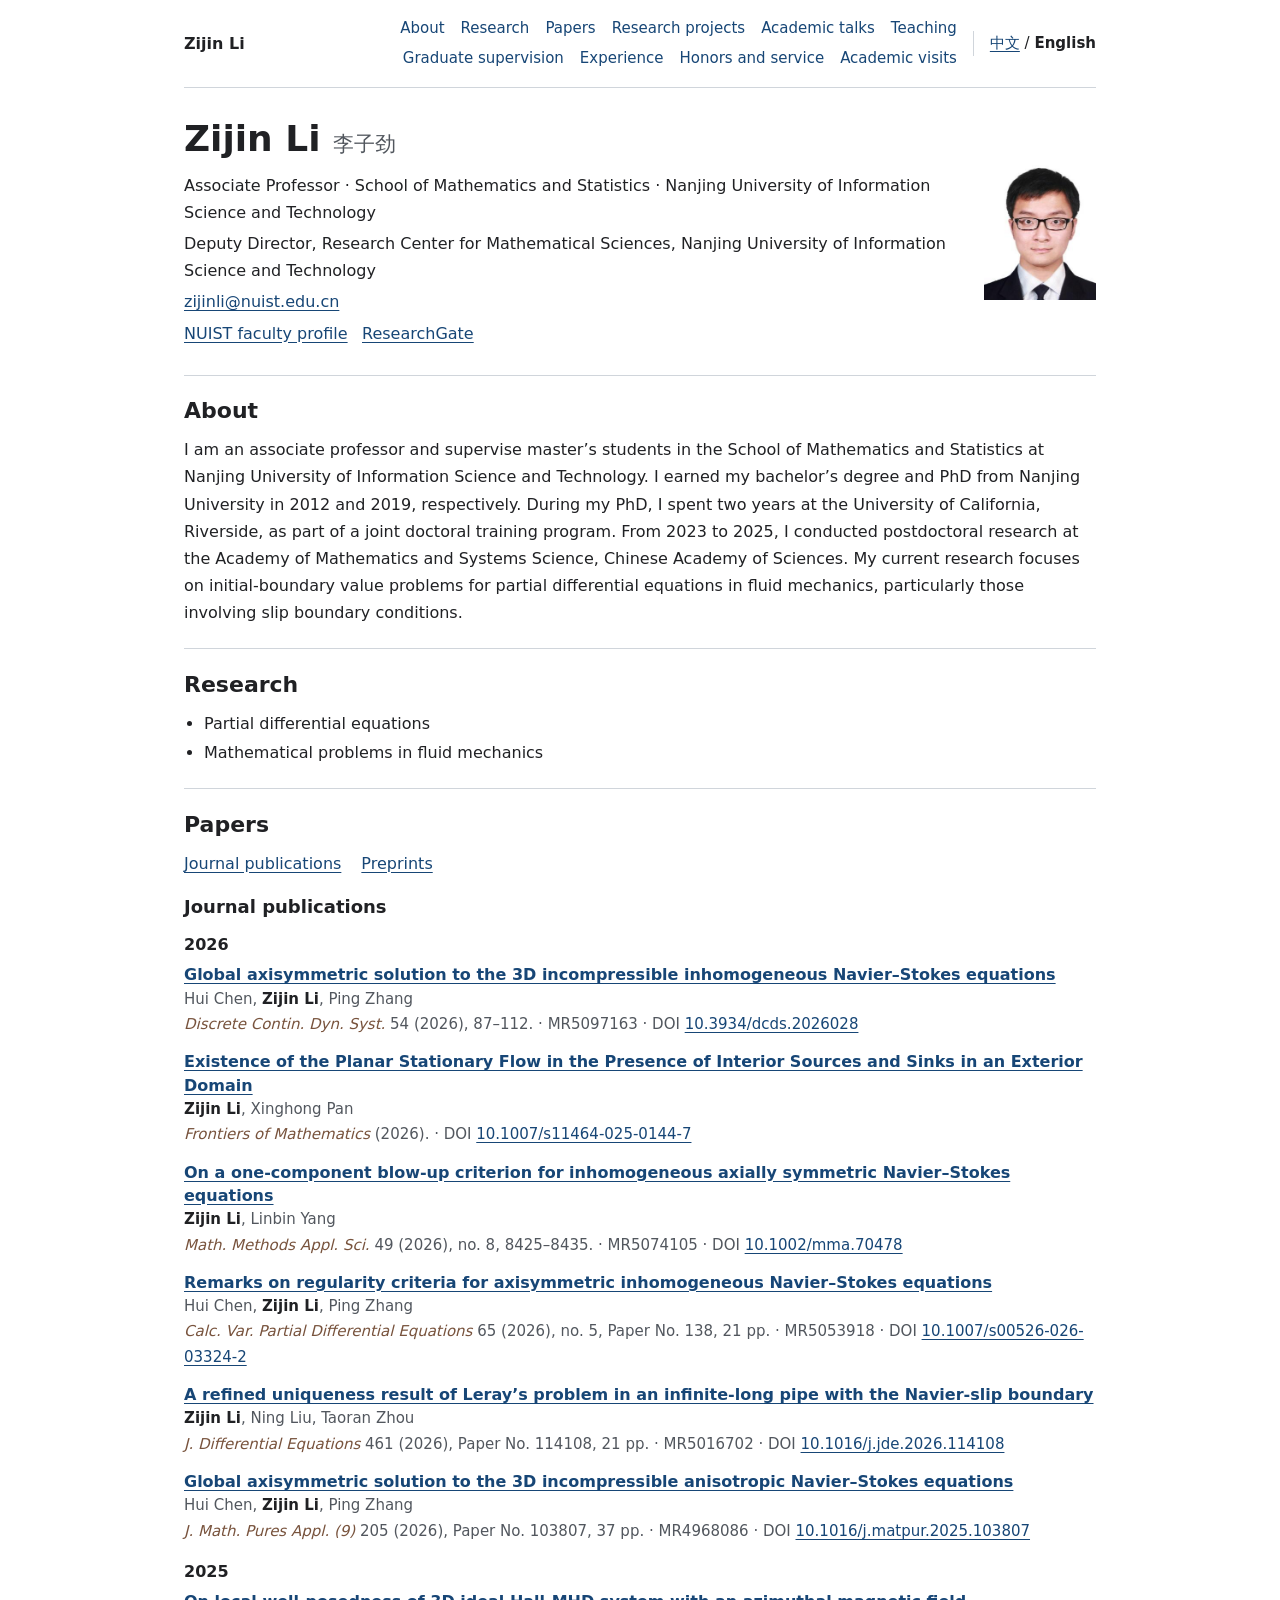
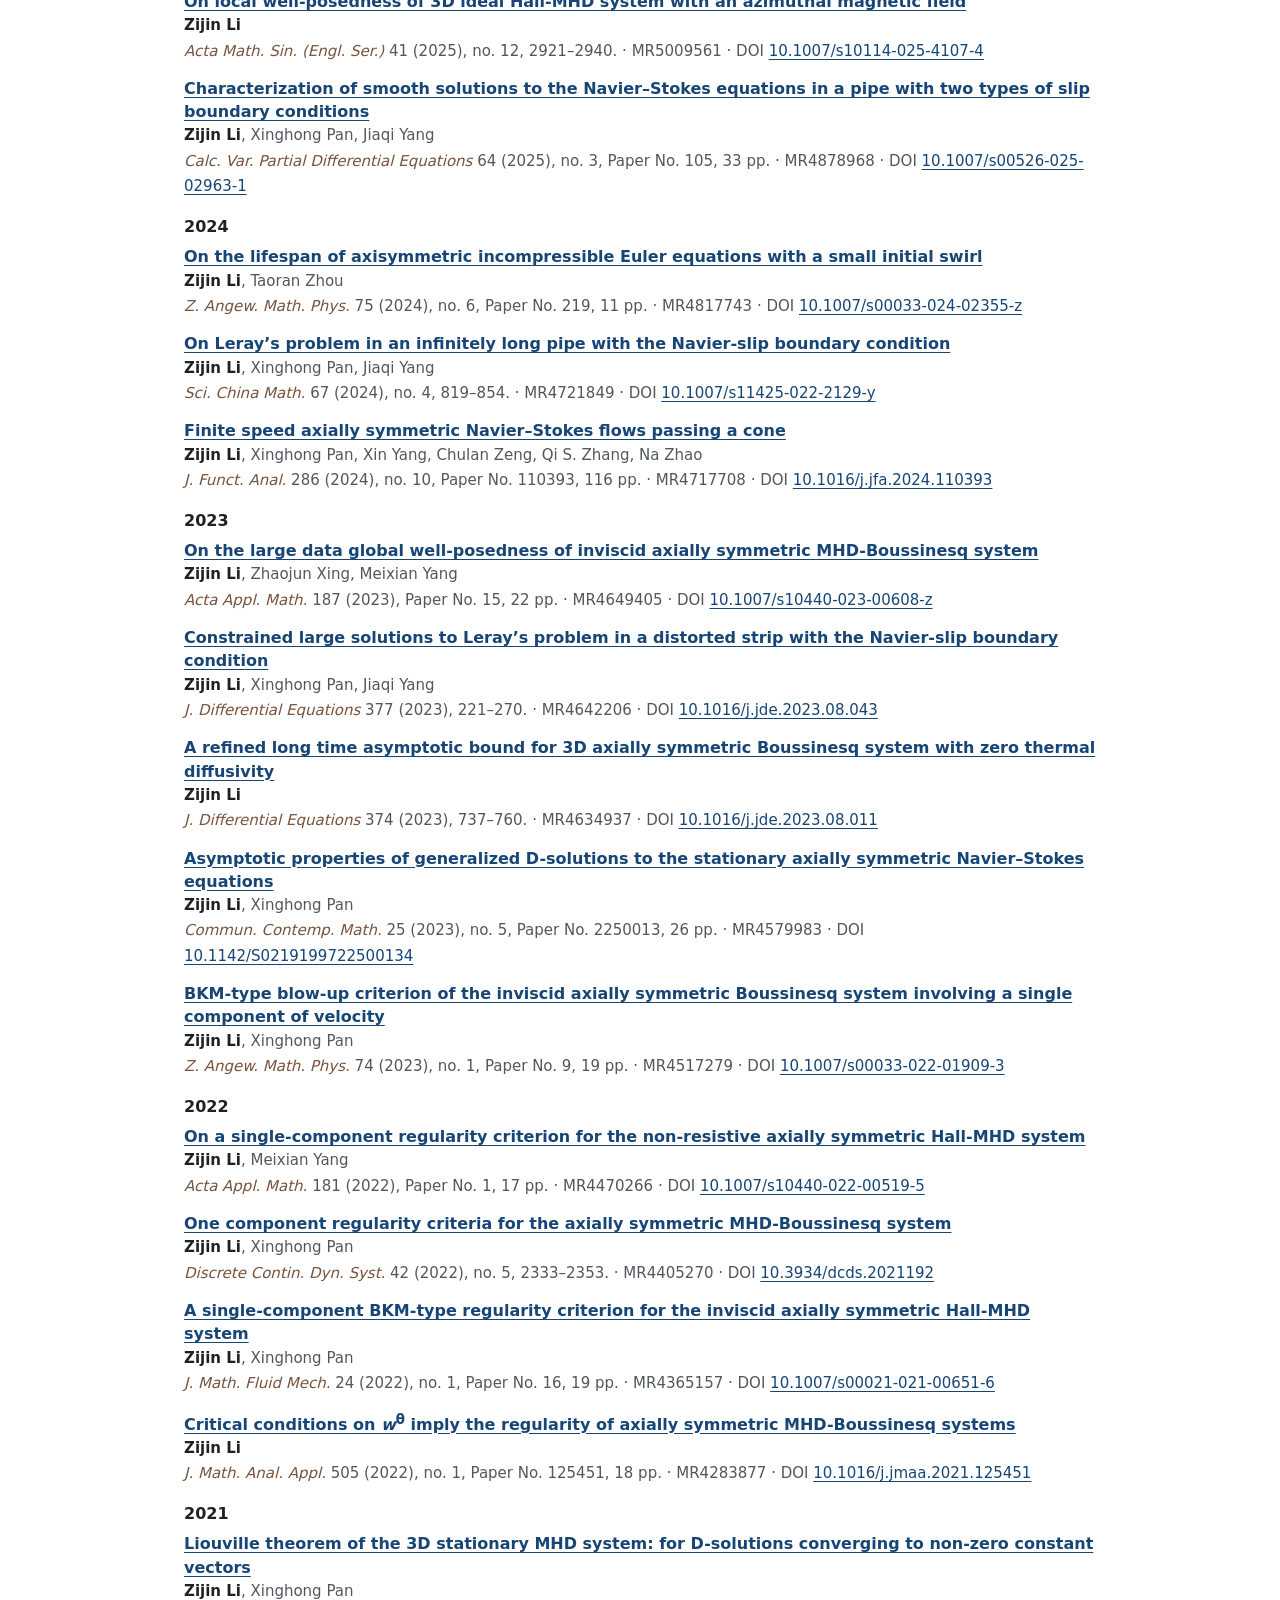
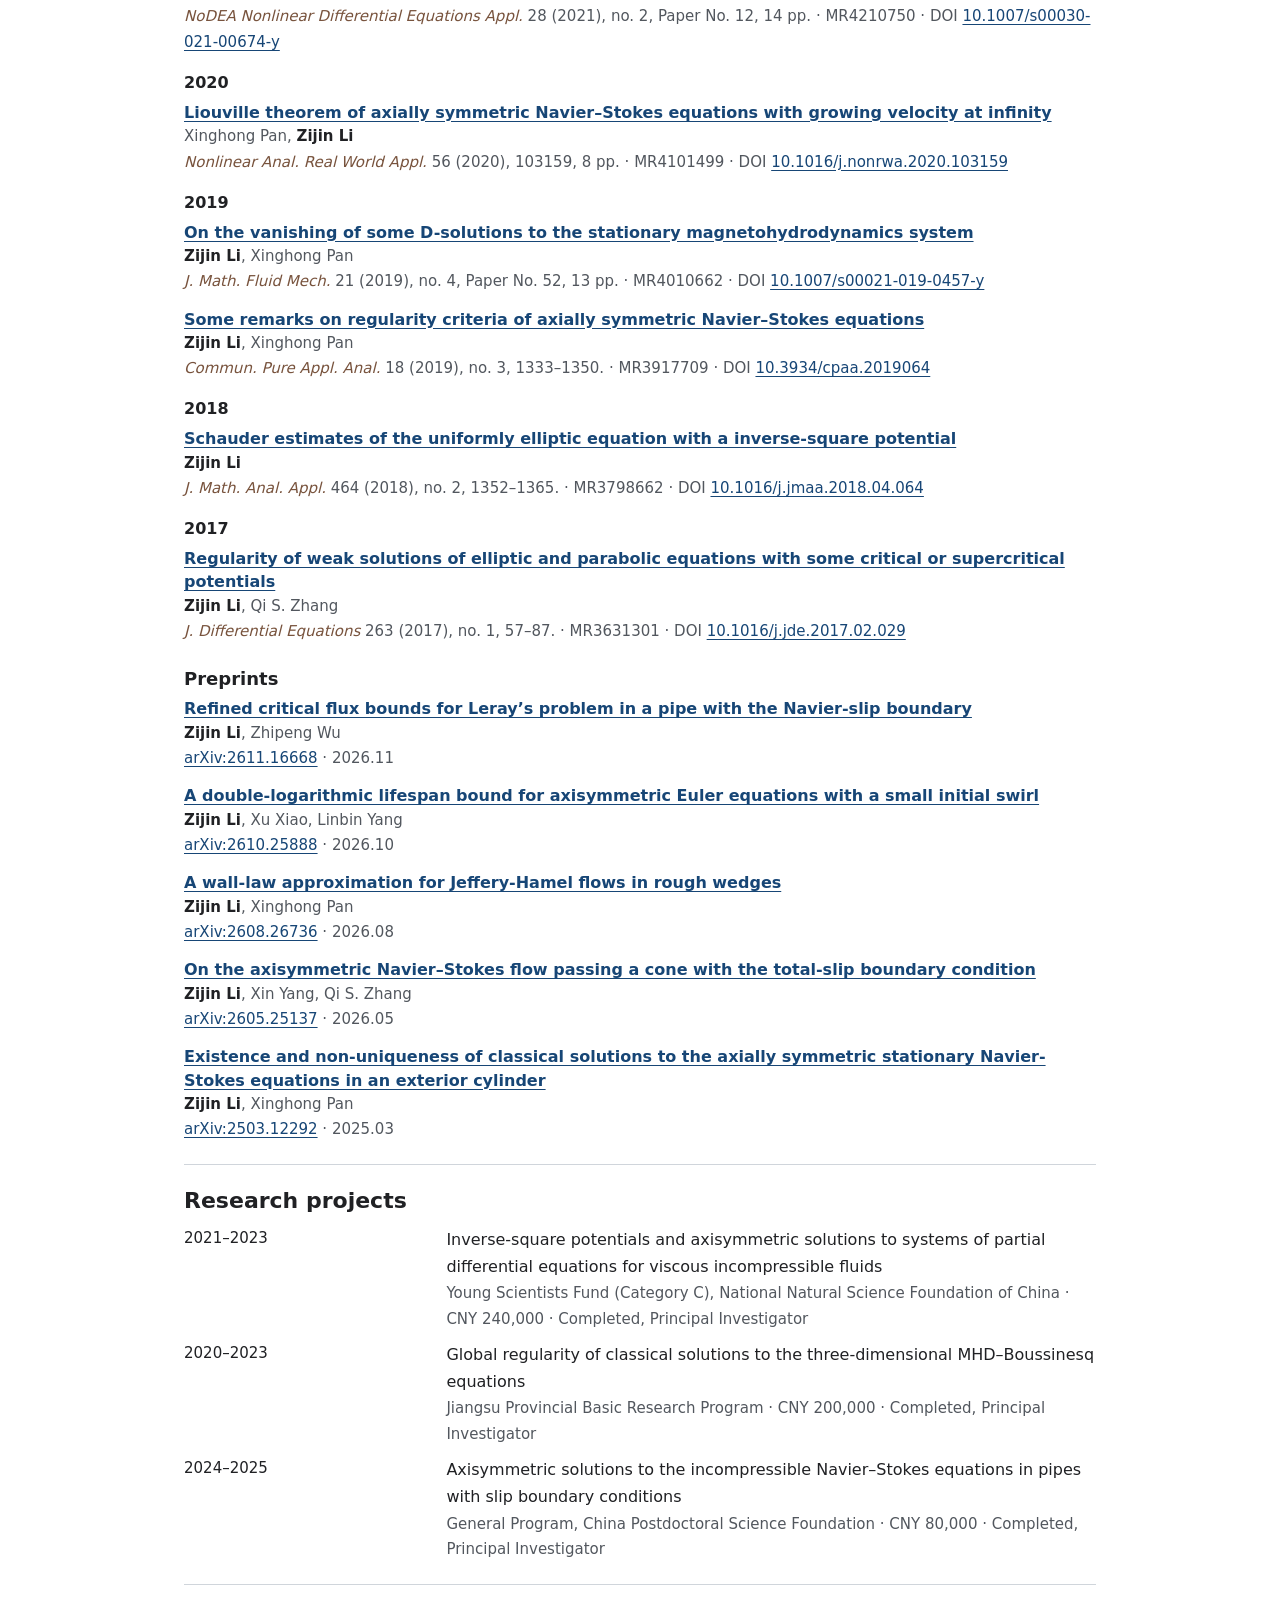
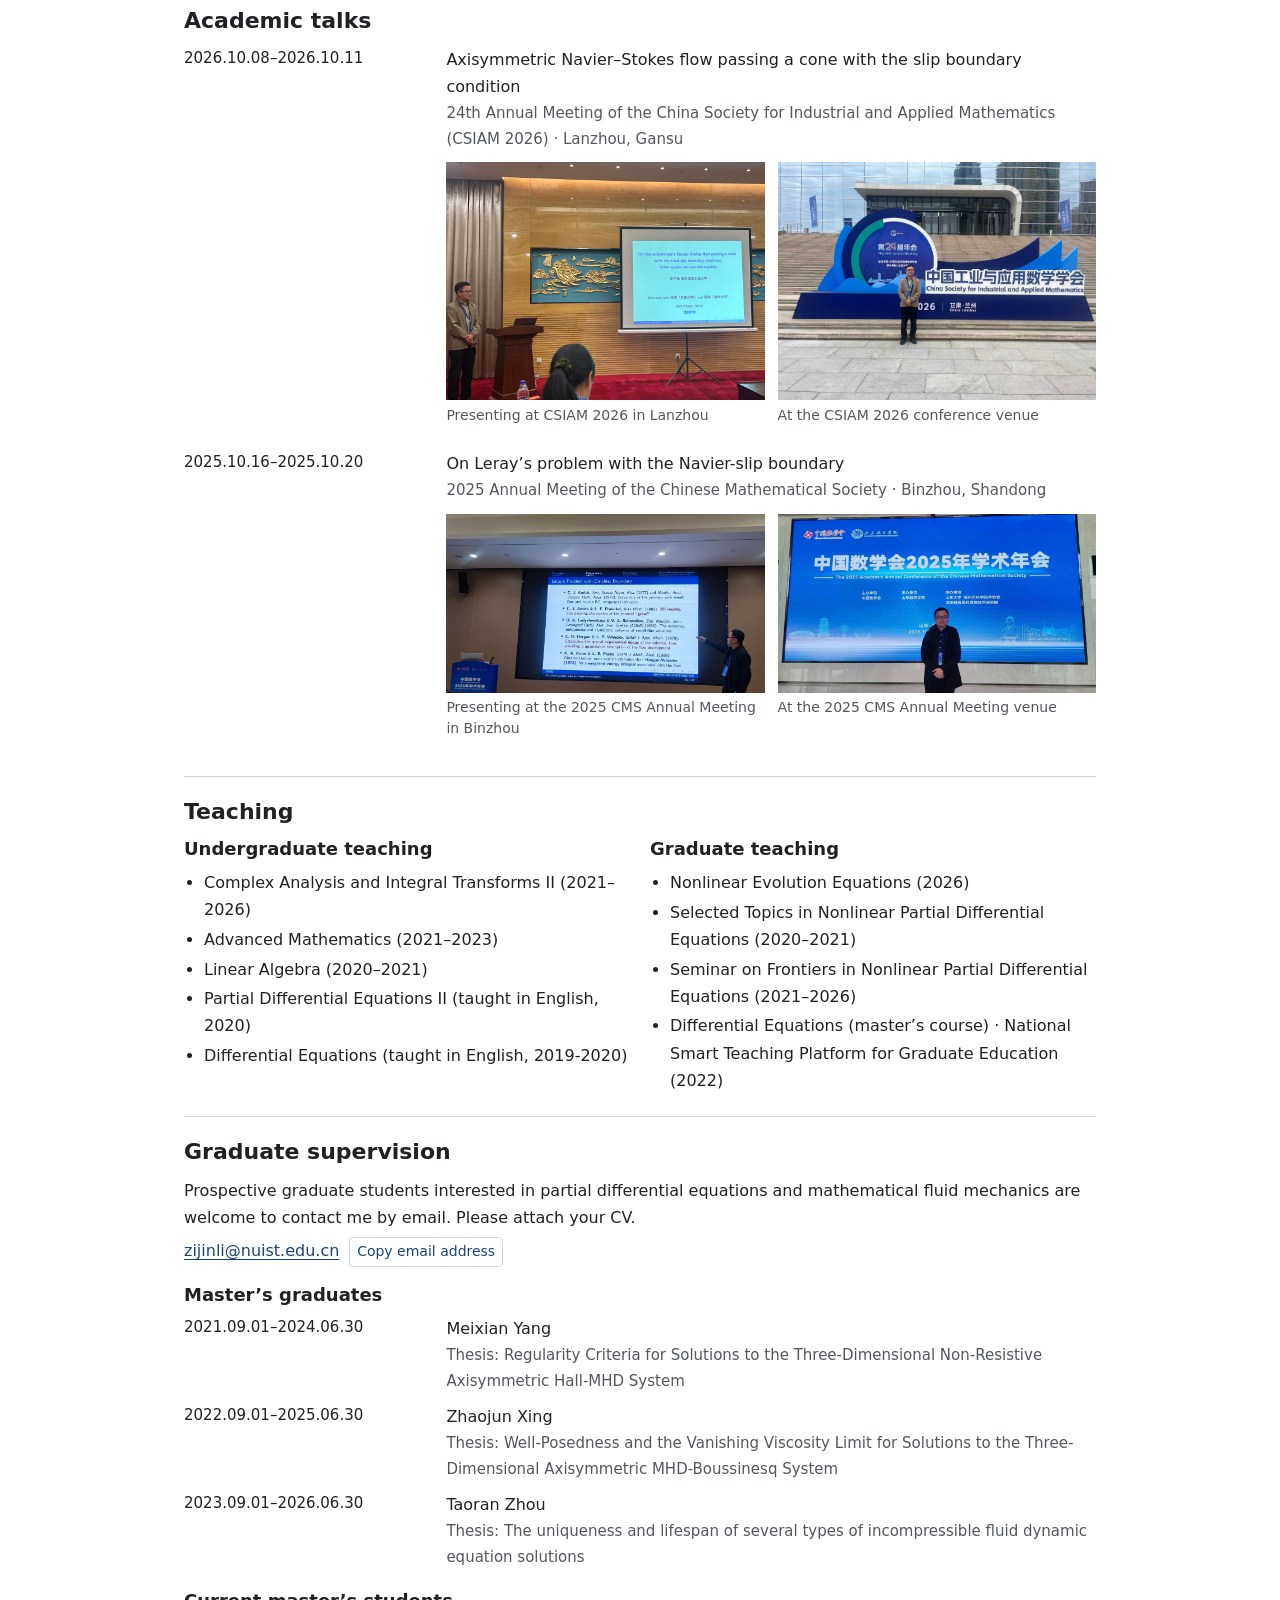
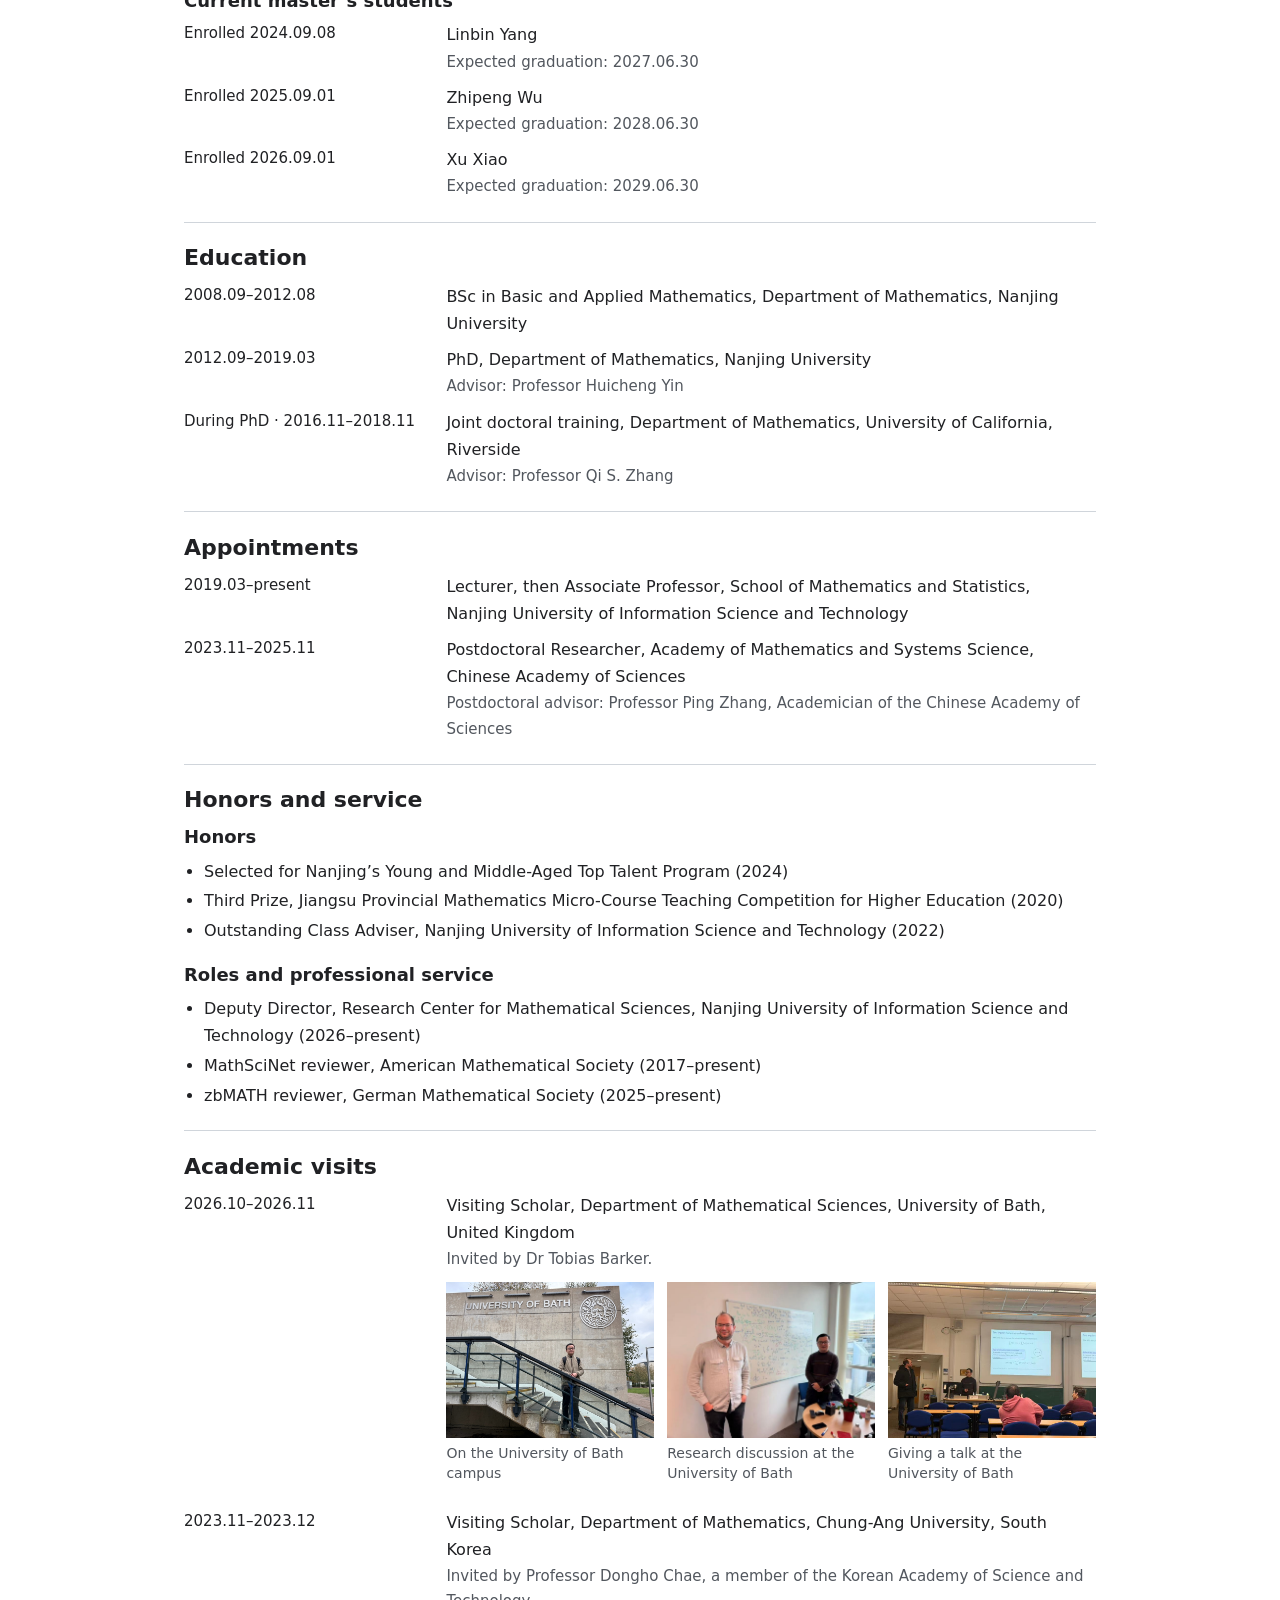
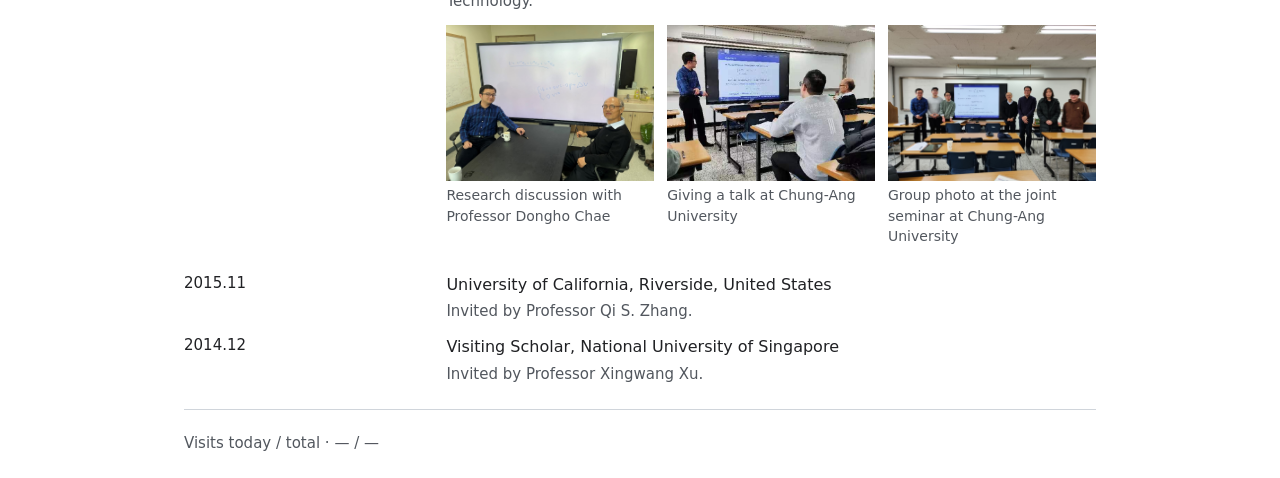
==== commit 57a89626: "Add files via upload" ====
--- a/index.html
+++ b/index.html
@@ -306,7 +306,12 @@
     </section>
     <section id="supervision" class="grouped-section">
       <h2>Graduate supervision</h2>
-      <p class="supervision-contact">Prospective graduate students interested in partial differential equations and mathematical fluid mechanics are welcome to <a href="mailto:zijinli@nuist.edu.cn">contact me by email</a>. Please attach your CV.</p>
+      <p>Prospective graduate students interested in partial differential equations and mathematical fluid mechanics are welcome to contact me by email. Please attach your CV.</p>
+      <p class="supervision-email">
+        <a href="mailto:zijinli@nuist.edu.cn">zijinli@nuist.edu.cn</a>
+        <button type="button" data-copied="Email address copied" data-selected="The email address is selected for manual copying." hidden>Copy email address</button>
+        <span role="status"></span>
+      </p>
       <h3>Master’s graduates</h3>
       <ul class="timeline">
     <li>
@@ -491,6 +496,25 @@
     window.addEventListener('hashchange', updateLanguageLink);
     window.addEventListener('pageshow', updateLanguageLink);
 
+    const supervisionEmail = document.querySelector('.supervision-email');
+    const emailAddress = supervisionEmail.querySelector('a');
+    const copyEmail = supervisionEmail.querySelector('button');
+    const copyStatus = supervisionEmail.querySelector('[role="status"]');
+    copyEmail.hidden = false;
+    copyEmail.addEventListener('click', async () => {
+      try {
+        await navigator.clipboard.writeText(emailAddress.textContent);
+        copyStatus.textContent = copyEmail.dataset.copied;
+      } catch {
+        const range = document.createRange();
+        range.selectNodeContents(emailAddress);
+        const selection = window.getSelection();
+        selection.removeAllRanges();
+        selection.addRange(range);
+        copyStatus.textContent = copyEmail.dataset.selected;
+      }
+    });
+
     const site = new URL('.', window.location.href);
     if (site.protocol === 'https:') {
       const counter = document.querySelector('.visit-counter');
--- a/styles.css
+++ b/styles.css
@@ -82,7 +82,19 @@
 .timeline-note { margin: .06rem 0 0; }
 .grouped-section > h3 { margin-bottom: .55rem; }
 .grouped-section > ul + h3 { margin-top: 1.2rem; }
-.supervision-contact { margin-bottom: 1rem; }
+.supervision-email { display: flex; flex-wrap: wrap; align-items: baseline; gap: .25rem .6rem; margin: .35rem 0 1rem; }
+.supervision-email button {
+  padding: .12rem .45rem;
+  border: 1px solid var(--rule);
+  border-radius: .2rem;
+  color: var(--link);
+  background: #fff;
+  font: inherit;
+  font-size: .875rem;
+  cursor: pointer;
+}
+.supervision-email button:hover { background: #f2f5f7; }
+.supervision-email [role="status"] { color: var(--muted); font-size: .875rem; }
 .teaching-columns {
   display: grid;
   grid-template-columns: repeat(2, minmax(0, 1fr));
